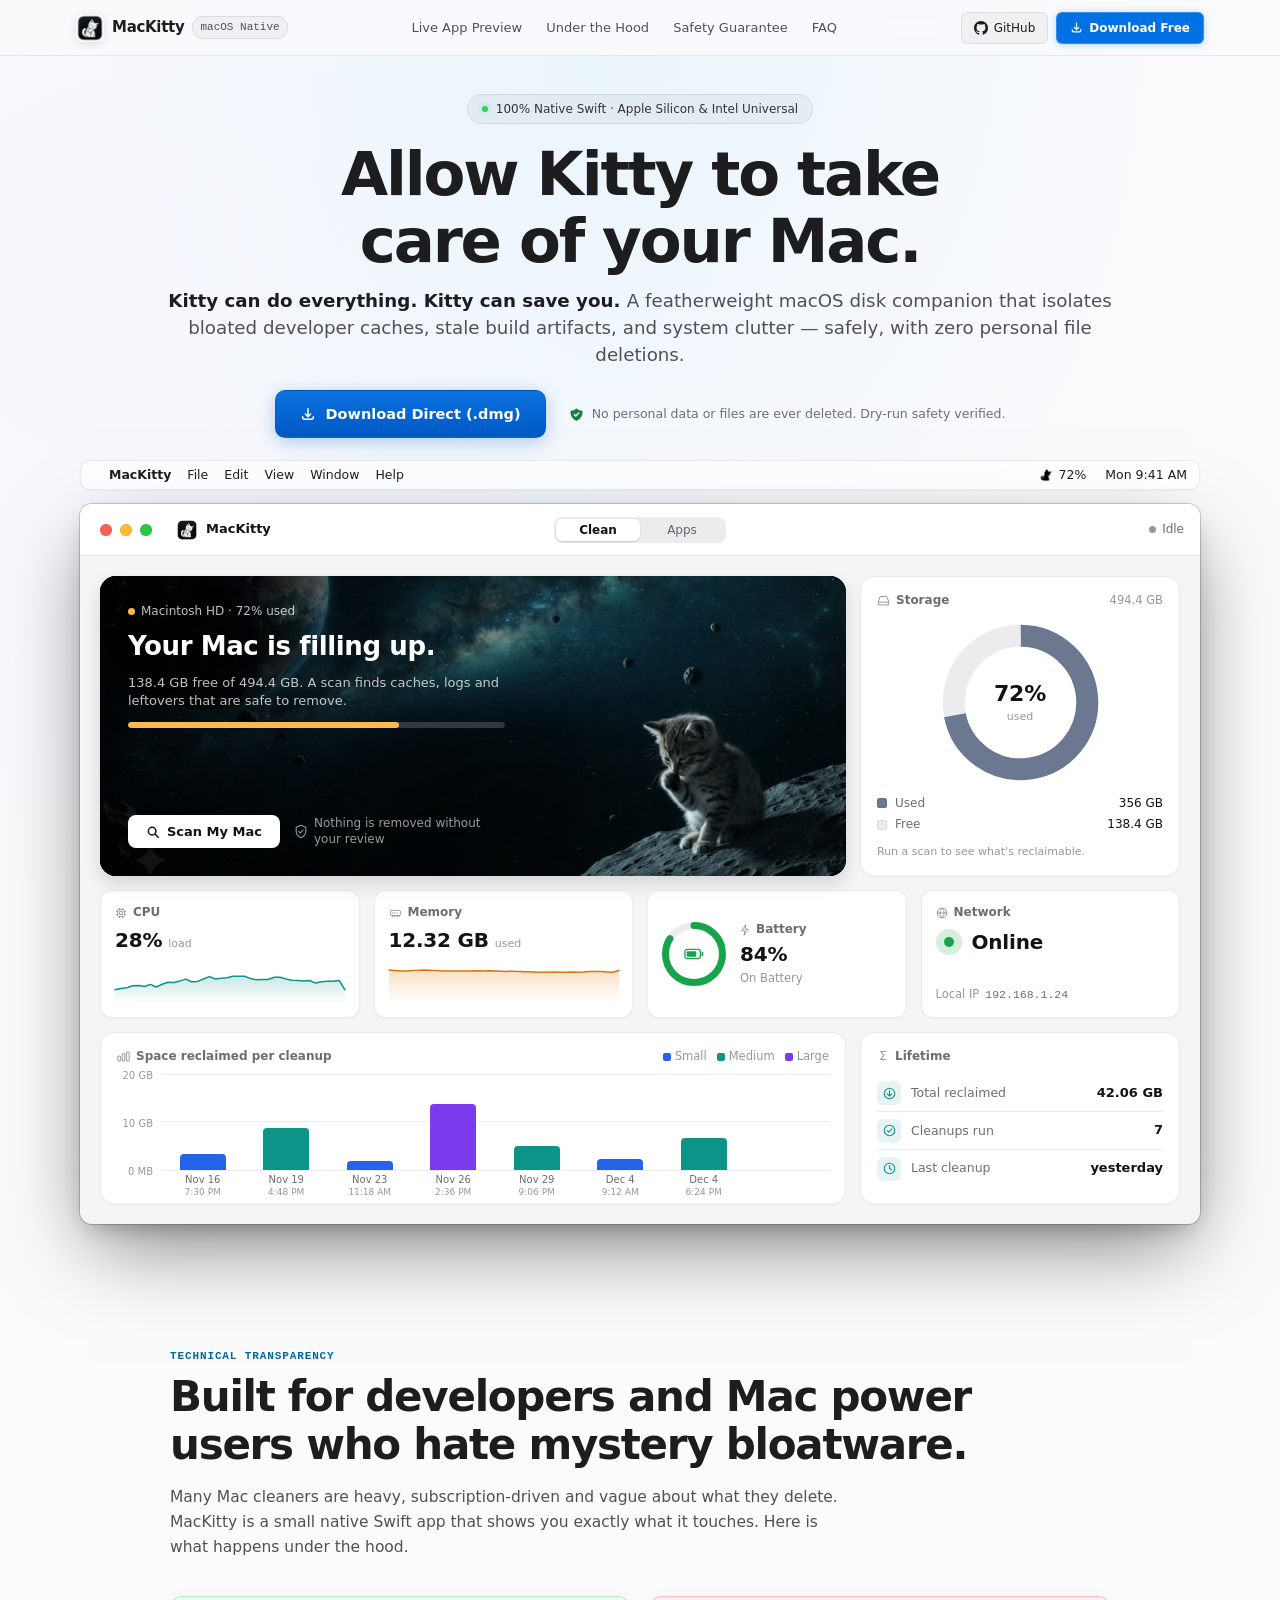
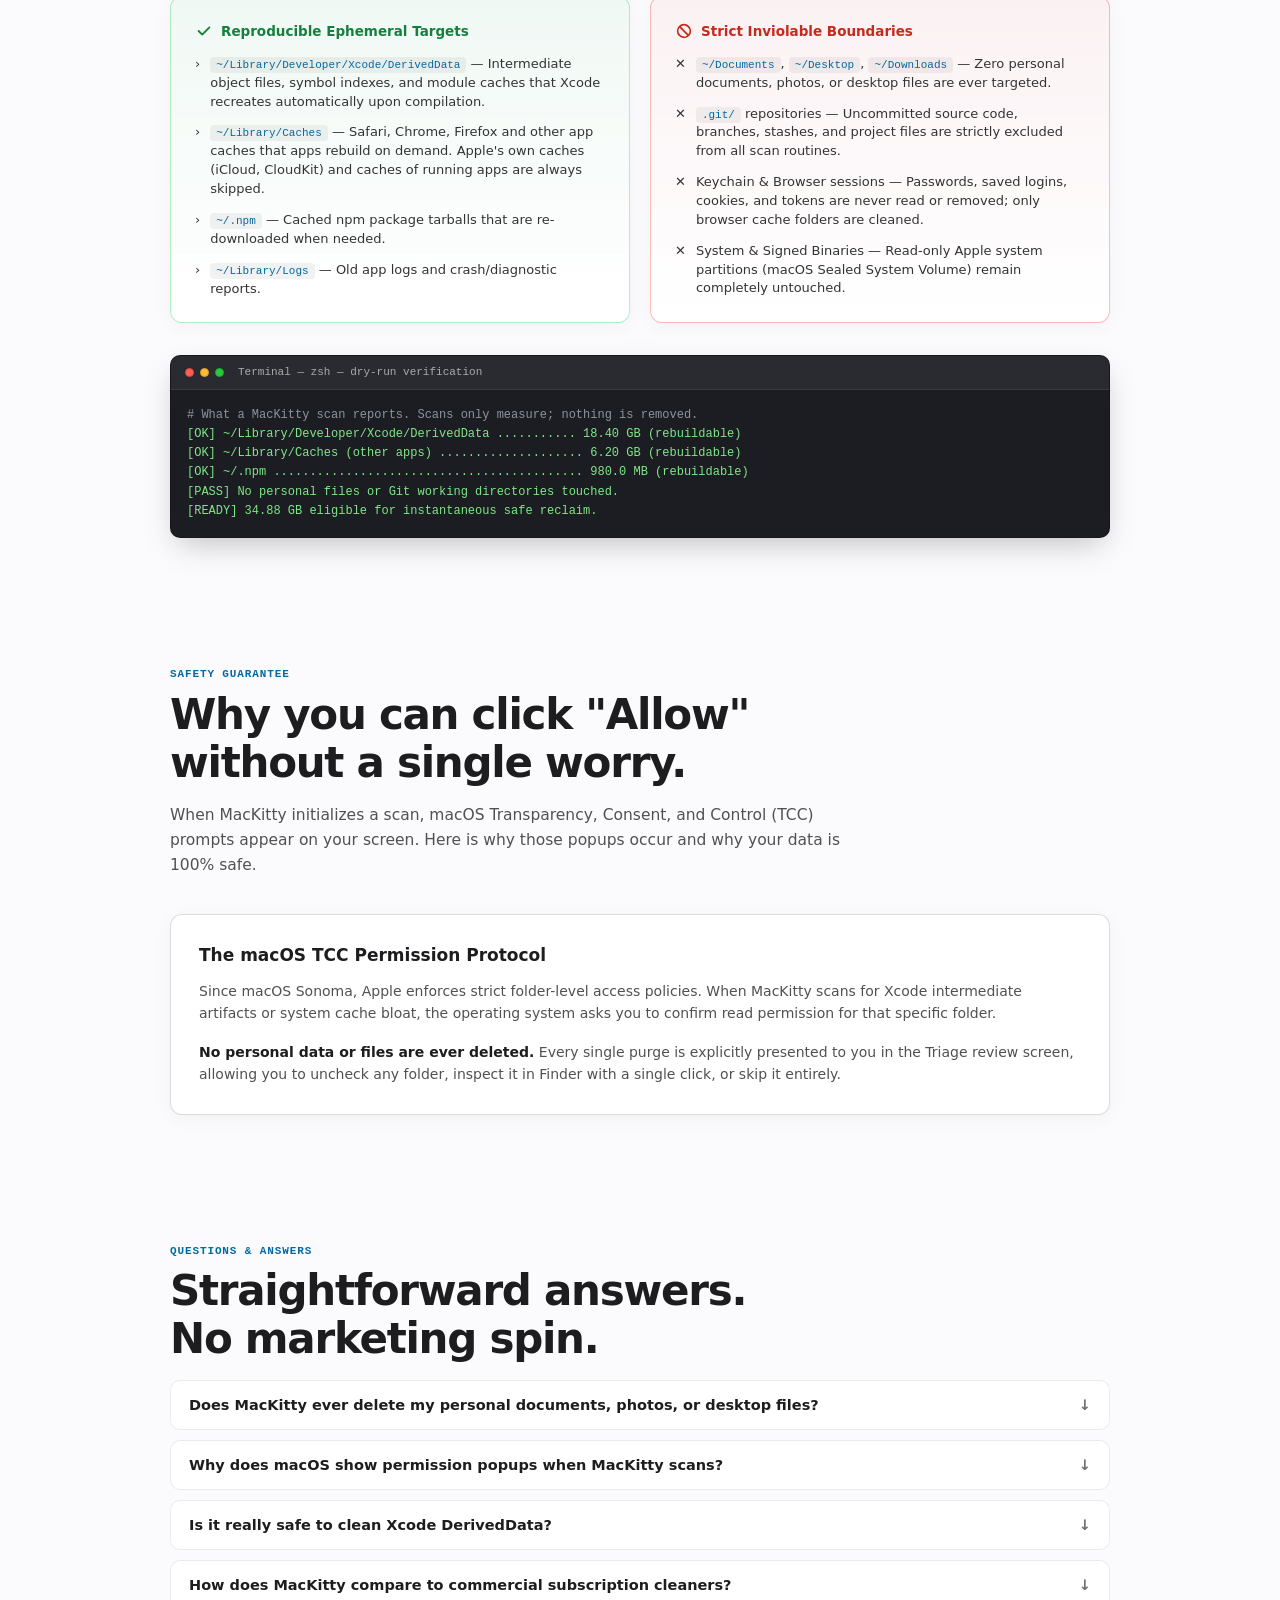
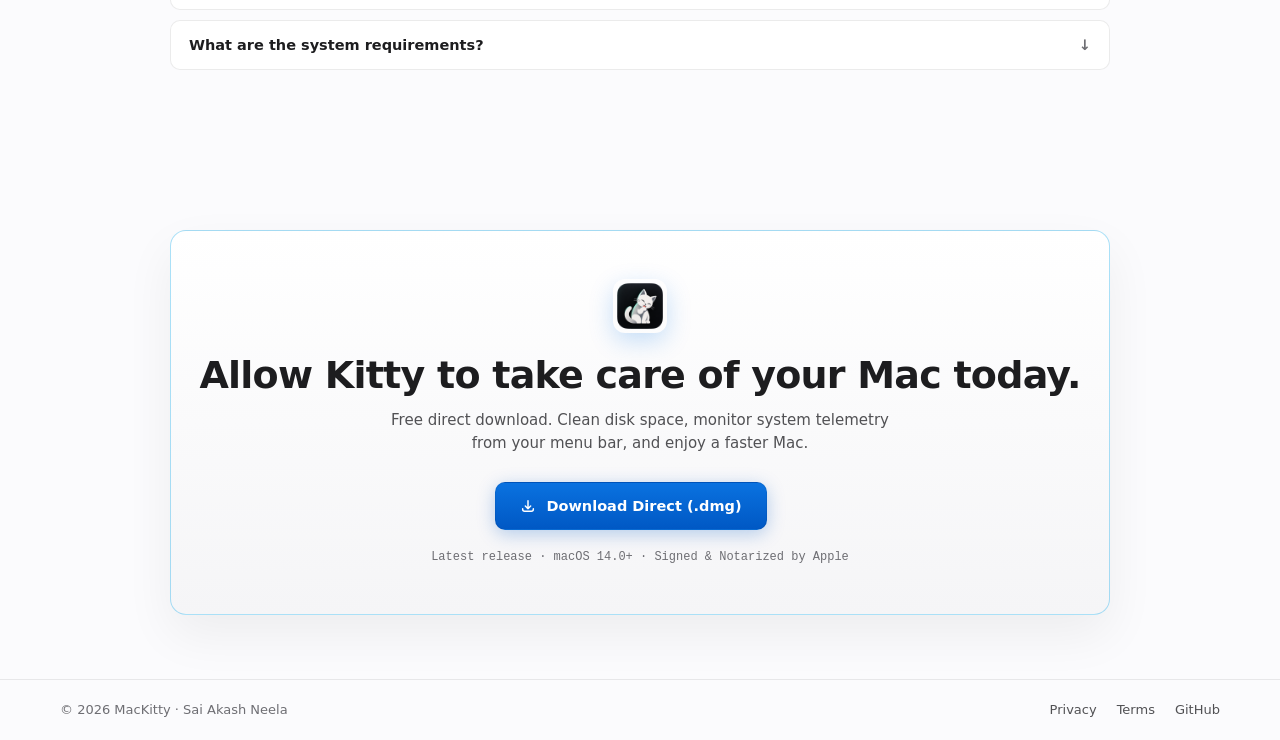
==== website/index.html @ d72f1cb3 "fix(website): version-stamp CSS and JS so deploys never mix new HTML with a cached stylesheet Cloudf" ====
<!DOCTYPE html>
<html lang="en">
<!-- MacKitty · 100% Native macOS Companion -->
<head>
  <meta charset="UTF-8">
  <meta name="viewport" content="width=device-width, initial-scale=1.0, viewport-fit=cover">
  <meta name="color-scheme" content="light">
  <meta name="theme-color" content="#fbfbfd">
  
  <title>MacKitty — Allow Kitty to Take Care of Your Mac | Fast, Safe Mac Cleaner</title>
  <meta name="description" content="Allow Kitty to take care of your Mac. Kitty can do everything. Kitty can save you from bloated Xcode caches, Homebrew residue, and mystery gigabytes. 100% native Swift for macOS.">
  <meta name="keywords" content="Mac cleaner, clean my mac, mac disk cleaner, Xcode cache cleaner, developer mac cleanup, native swift mac app, apple silicon cleaner">
  <meta name="author" content="Sai Akash Neela">
  <meta name="robots" content="index, follow, max-image-preview:large">
  <link rel="canonical" href="https://mackitty.com/">

  <!-- Open Graph -->
  <meta property="og:type" content="website">
  <meta property="og:url" content="https://mackitty.com/">
  <meta property="og:title" content="MacKitty — Allow Kitty to Take Care of Your Mac">
  <meta property="og:description" content="Kitty can do everything. Kitty can save you. Reclaim tens of gigabytes of developer caches and system residue safely with a native Mac companion.">
  <meta property="og:image" content="https://mackitty.com/assets/logo.png">
  <meta property="og:site_name" content="MacKitty">

  <!-- Twitter Card -->
  <meta name="twitter:card" content="summary_large_image">
  <meta name="twitter:title" content="MacKitty — Allow Kitty to Take Care of Your Mac">
  <meta name="twitter:description" content="Kitty can do everything. Kitty can save you. Zero personal file deletions. 100% Native Swift for macOS.">
  <meta name="twitter:image" content="https://mackitty.com/assets/logo.png">

  <!-- Favicon and App Icons -->
  <link rel="icon" type="image/png" sizes="64x64" href="assets/favicon.png">
  <link rel="apple-touch-icon" href="assets/logo.png">

  <!-- Stylesheet -->
  <link rel="stylesheet" href="styles.css?v=bc456d1c">

  <!-- Structured JSON-LD Schema (King Status SEO & AI Search Engine Graph) -->
  <script type="application/ld+json">
  {
    "@context": "https://schema.org",
    "@graph": [
      {
        "@type": "SoftwareApplication",
        "name": "MacKitty",
        "operatingSystem": "macOS 14.0 or later",
        "applicationCategory": "UtilitiesApplication",
        "offers": {
          "@type": "Offer",
          "price": "0",
          "priceCurrency": "USD"
        },
        "description": "MacKitty is a safe, featherweight macOS system companion. Reclaims gigabytes of safe developer caches, Xcode build artifacts, and system residues without ever touching personal documents. Allow kitty to take care of your mac.",
        "image": "https://mackitty.com/assets/logo.png",
        "author": {
          "@type": "Person",
          "name": "Sai Akash Neela",
          "url": "https://saiakashneela.com"
        },
        "creator": {
          "@type": "Person",
          "name": "Sai Akash",
          "url": "https://saiakash.dev"
        },
        "publisher": {
          "@type": "Organization",
          "name": "Geeks Designs",
          "url": "https://geeksdesigns.com"
        }
      },
      {
        "@type": "WebSite",
        "@id": "https://mackitty.com/#website",
        "url": "https://mackitty.com/",
        "name": "MacKitty",
        "description": "Allow Kitty to take care of your Mac. Kitty can do everything, Kitty can save you. Native macOS disk and memory companion.",
        "publisher": {
          "@id": "https://geeksdesigns.com/#organization"
        }
      },
      {
        "@type": "FAQPage",
        "@id": "https://mackitty.com/#faq",
        "mainEntity": [
          {
            "@type": "Question",
            "name": "Does MacKitty ever delete my personal documents, photos, or desktop files?",
            "acceptedAnswer": {
              "@type": "Answer",
              "text": "Never. No personal data or files are ever deleted. MacKitty enforces an absolute strict boundary: it inspects solely regenerable build directories (like ~/Library/Developer/Xcode/DerivedData), package manager caches, and system log residue. Your Documents, Desktop, Pictures, and iCloud folders are never touched."
            }
          },
          {
            "@type": "Question",
            "name": "Why does macOS show permission popups when MacKitty scans?",
            "acceptedAnswer": {
              "@type": "Answer",
              "text": "macOS requires user consent for an application to read metadata from developer folders and application caches. When prompted, simply click Allow so MacKitty can accurately report recoverable disk space. Nothing is modified or purged during the scan phase."
            }
          },
          {
            "@type": "Question",
            "name": "Is it really safe to clean Xcode DerivedData?",
            "acceptedAnswer": {
              "@type": "Answer",
              "text": "Yes, 100%. DerivedData holds temporary build artifacts, index files, and intermediate logs that Xcode produces while compiling apps. Deleting it is standard developer procedure to fix mysterious Xcode compilation glitches, and Xcode will automatically recreate fresh indexes upon your next build."
            }
          },
          {
            "@type": "Question",
            "name": "How does MacKitty compare to commercial subscription cleaners?",
            "acceptedAnswer": {
              "@type": "Answer",
              "text": "Commercial cleaners are typically 300+ MB utilities that install background launch daemons, phone home with telemetry, and demand recurring monthly fees. MacKitty is 100% pure Swift, consumes zero CPU in the background, has zero telemetry, and is free of subscription nag screens."
            }
          },
          {
            "@type": "Question",
            "name": "What are the system requirements for MacKitty?",
            "acceptedAnswer": {
              "@type": "Answer",
              "text": "MacKitty requires macOS 14.0 (Sonoma) or macOS 15.0 (Sequoia). It is compiled as a Universal Binary with native optimizations for Apple Silicon (M1, M2, M3, M4, Pro, Max, Ultra) as well as Intel 64-bit processors."
            }
          }
        ]
      }
    ]
  }
  </script>
</head>

<body>
  <!-- Atmosphere Background -->
  <div class="page-atmosphere"></div>

  <!-- Header Navigation -->
  <header class="site-header">
    <div class="header-container">
      <a href="#" class="brand-badge">
        <img src="assets/logo.png" alt="MacKitty Icon" class="brand-icon">
        <span class="brand-name">MacKitty</span>
        <span class="brand-tag">macOS Native</span>
      </a>

      <nav class="nav-links">
        <a href="#app-preview" class="nav-link">Live App Preview</a>
        <a href="#under-the-hood" class="nav-link">Under the Hood</a>
        <a href="#safety-guarantee" class="nav-link">Safety Guarantee</a>
        <a href="#faq" class="nav-link">FAQ</a>
      </nav>

      <div class="header-actions">
        <a href="https://github.com/SaiAkashNeela/mackitty" target="_blank" rel="noopener" class="btn-header-github" title="MacKitty on GitHub">
          <svg width="14" height="14" viewBox="0 0 24 24" fill="currentColor"><path d="M12 0C5.37 0 0 5.37 0 12c0 5.31 3.435 9.795 8.205 11.385.6.105.825-.255.825-.57 0-.285-.015-1.23-.015-2.235-3.015.555-3.795-.735-4.035-1.41-.135-.345-.72-1.41-1.23-1.695-.42-.225-1.02-.78-.015-.795.945-.015 1.62.87 1.845 1.23 1.08 1.815 2.805 1.305 3.495.99.105-.78.42-1.305.765-1.605-2.67-.3-5.46-1.335-5.46-5.925 0-1.305.465-2.385 1.23-3.225-.12-.3-.54-1.53.12-3.18 0 0 1.005-.315 3.3 1.23.96-.27 1.98-.405 3-.405s2.04.135 3 .405c2.295-1.56 3.3-1.23 3.3-1.23.66 1.65.24 2.88.12 3.18.765.84 1.23 1.905 1.23 3.225 0 4.605-2.805 5.625-5.475 5.925.435.375.81 1.095.81 2.22 0 1.605-.015 2.895-.015 3.3 0 .315.225.69.825.57A12.02 12.02 0 0024 12c0-6.63-5.37-12-12-12z"/></svg>
          GitHub
        </a>
        <a href="https://github.com/SaiAkashNeela/mackitty/releases/latest/download/MacKitty.dmg" class="btn-header-download">
          <svg width="13" height="13" fill="none" stroke="currentColor" viewBox="0 0 24 24"><path stroke-linecap="round" stroke-linejoin="round" stroke-width="2.2" d="M4 16v1a3 3 0 003 3h10a3 3 0 003-3v-1m-4-4l-4 4m0 0l-4-4m4 4V4"/></svg>
          <span class="btn-download-text">Download Free</span>
        </a>

        <!-- Mobile Nav Toggle Button -->
        <button id="btn-mobile-nav-toggle" class="btn-mobile-toggle" aria-label="Toggle Navigation Menu" aria-expanded="false">
          <span class="hamburger-bar"></span>
          <span class="hamburger-bar"></span>
          <span class="hamburger-bar"></span>
        </button>
      </div>
    </div>

    <!-- Mobile Navigation Drawer -->
    <div id="mobile-nav-drawer" class="mobile-nav-drawer" aria-hidden="true">
      <div class="mobile-nav-backdrop" id="mobile-nav-backdrop"></div>
      <div class="mobile-nav-content">
        <div class="mobile-nav-links">
          <a href="#app-preview" class="mobile-nav-link">
            <svg width="18" height="18" fill="none" stroke="currentColor" viewBox="0 0 24 24"><path stroke-linecap="round" stroke-linejoin="round" stroke-width="2" d="M9.75 17L9 20l-1 1h8l-1-1-.75-3M3 13h18M5 17h14a2 2 0 002-2V5a2 2 0 00-2-2H5a2 2 0 00-2 2v10a2 2 0 002 2z"/></svg>
            <span>Live App Preview</span>
          </a>
          <a href="#under-the-hood" class="mobile-nav-link">
            <svg width="18" height="18" fill="none" stroke="currentColor" viewBox="0 0 24 24"><path stroke-linecap="round" stroke-linejoin="round" stroke-width="2" d="M10 20l4-16m4 4l4 4-4 4M6 16l-4-4 4-4"/></svg>
            <span>Under the Hood</span>
          </a>
          <a href="#safety-guarantee" class="mobile-nav-link">
            <svg width="18" height="18" fill="none" stroke="currentColor" viewBox="0 0 24 24"><path stroke-linecap="round" stroke-linejoin="round" stroke-width="2" d="M9 12l2 2 4-4m5.618-4.016A11.955 11.955 0 0112 2.944a11.955 11.955 0 01-8.618 3.04A12.02 12.02 0 003 9c0 5.591 3.824 10.29 9 11.622 5.176-1.332 9-6.03 9-11.622 0-1.042-.133-2.052-.382-3.016z"/></svg>
            <span>Safety Guarantee</span>
          </a>
          <a href="#faq" class="mobile-nav-link">
            <svg width="18" height="18" fill="none" stroke="currentColor" viewBox="0 0 24 24"><path stroke-linecap="round" stroke-linejoin="round" stroke-width="2" d="M8.228 9c.549-1.165 2.03-2 3.772-2 2.21 0 4 1.343 4 3 0 1.4-1.278 2.575-3.006 2.907-.542.104-.994.54-.994 1.093m0 3h.01M21 12a9 9 0 11-18 0 9 9 0 0118 0z"/></svg>
            <span>Frequently Asked Questions</span>
          </a>
          <a href="#privacy" class="mobile-nav-link" data-legal="privacy">
            <svg width="18" height="18" fill="none" stroke="currentColor" viewBox="0 0 24 24"><path stroke-linecap="round" stroke-linejoin="round" stroke-width="2" d="M12 15v2m-6 4h12a2 2 0 002-2v-6a2 2 0 00-2-2H6a2 2 0 00-2 2v6a2 2 0 002 2zm10-10V7a4 4 0 00-8 0v4h8z"/></svg>
            <span>Privacy Policy</span>
          </a>
          <a href="#terms" class="mobile-nav-link" data-legal="terms">
            <svg width="18" height="18" fill="none" stroke="currentColor" viewBox="0 0 24 24"><path stroke-linecap="round" stroke-linejoin="round" stroke-width="2" d="M9 12h6m-6 4h6m2 5H7a2 2 0 01-2-2V5a2 2 0 012-2h5.586a1 1 0 01.707.293l5.414 5.414a1 1 0 01.293.707V19a2 2 0 01-2 2z"/></svg>
            <span>Terms of Service</span>
          </a>
        </div>

        <div class="mobile-nav-actions">
          <a href="https://github.com/SaiAkashNeela/mackitty/releases/latest/download/MacKitty.dmg" class="mobile-btn-download">
            <svg width="16" height="16" fill="none" stroke="currentColor" viewBox="0 0 24 24"><path stroke-linecap="round" stroke-linejoin="round" stroke-width="2.2" d="M4 16v1a3 3 0 003 3h10a3 3 0 003-3v-1m-4-4l-4 4m0 0l-4-4m4 4V4"/></svg>
            <span>Download Free MacKitty.dmg</span>
          </a>
          <div class="mobile-actions-row">
            <a href="https://github.com/SaiAkashNeela/mackitty" target="_blank" rel="noopener" class="mobile-btn-secondary">
              <svg width="16" height="16" viewBox="0 0 24 24" fill="currentColor"><path d="M12 0C5.37 0 0 5.37 0 12c0 5.31 3.435 9.795 8.205 11.385.6.105.825-.255.825-.57 0-.285-.015-1.23-.015-2.235-3.015.555-3.795-.735-4.035-1.41-.135-.345-.72-1.41-1.23-1.695-.42-.225-1.02-.78-.015-.795.945-.015 1.62.87 1.845 1.23 1.08 1.815 2.805 1.305 3.495.99.105-.78.42-1.305.765-1.605-2.67-.3-5.46-1.335-5.46-5.925 0-1.305.465-2.385 1.23-3.225-.12-.3-.54-1.53.12-3.18 0 0 1.005-.315 3.3 1.23.96-.27 1.98-.405 3-.405s2.04.135 3 .405c2.295-1.56 3.3-1.23 3.3-1.23.66 1.65.24 2.88.12 3.18.765.84 1.23 1.905 1.23 3.225 0 4.605-2.805 5.625-5.475 5.925.435.375.81 1.095.81 2.22 0 1.605-.015 2.895-.015 3.3 0 .315.225.69.825.57A12.02 12.02 0 0024 12c0-6.63-5.37-12-12-12z"/></svg>
              <span>GitHub Repo</span>
            </a>
            <a href="https://github.com/SaiAkashNeela/mackitty" target="_blank" rel="noopener" class="mobile-btn-secondary">
              <span>@SaiAkashNeela</span>
            </a>
          </div>
        </div>
      </div>
    </div>
  </header>

  <!-- Hero Section -->
  <main>
    <section class="hero-section">
      <div class="hero-pill-badge">
        <span class="hero-pill-dot"></span>
        <span>100% Native Swift · Apple Silicon & Intel Universal</span>
      </div>

      <h1 class="hero-title">
        Allow Kitty to take care of your Mac.
      </h1>

      <p class="hero-subtitle">
        <strong>Kitty can do everything. Kitty can save you.</strong><br>
        A featherweight macOS disk companion that isolates bloated developer caches, stale build artifacts, and system clutter — safely, with zero personal file deletions.
      </p>

      <div class="hero-cta-group">
        <a href="https://github.com/SaiAkashNeela/mackitty/releases/latest/download/MacKitty.dmg" class="btn-primary-mac">
          <svg width="16" height="16" fill="none" stroke="currentColor" viewBox="0 0 24 24"><path stroke-linecap="round" stroke-linejoin="round" stroke-width="2.2" d="M4 16v1a3 3 0 003 3h10a3 3 0 003-3v-1m-4-4l-4 4m0 0l-4-4m4 4V4"/></svg>
          <span>Download Direct (.dmg)</span>
        </a>
      </div>

      <div class="hero-trust-row">
        <svg width="15" height="15" viewBox="0 0 20 20" fill="currentColor"><path fill-rule="evenodd" d="M10 1.944A11.954 11.954 0 012.166 5C2.056 5.649 2 6.319 2 7c0 5.225 3.34 9.67 8 11.317C14.66 16.67 18 12.225 18 7c0-.682-.057-1.35-.166-2.001A11.954 11.954 0 0110 1.944zm3.707 6.763a1 1 0 00-1.414-1.414L9 10.586 7.707 9.293a1 1 0 00-1.414 1.414l2 2a1 1 0 001.414 0l4-4z" clip-rule="evenodd"/></svg>
        <span>No personal data or files are ever deleted. Dry-run safety verified.</span>
      </div>
    </section>

    <!-- ====================================================================
         PIXEL-FAITHFUL NATIVE MACOS APP WINDOW (Exact Replica of SimpleDashboardView)
         ==================================================================== -->
    <section id="app-preview" class="showcase-stage" aria-label="Interactive MacKitty app preview">
      <!-- Simulated macOS menu bar with the MacKitty menu-bar extra -->
      <div class="companion-bar">
        <div class="companion-left">
          <span class="apple-icon"></span>
          <span class="app-item">MacKitty</span>
          <span class="menu-item">File</span>
          <span class="menu-item">Edit</span>
          <span class="menu-item">View</span>
          <span class="menu-item">Window</span>
          <span class="menu-item">Help</span>
        </div>
        <div class="companion-right">
          <button id="tray-toggle-btn" class="tray-icon-btn" title="Open the MacKitty menu bar popover" aria-haspopup="dialog" aria-expanded="false">
            <img src="assets/tray_icon.png" alt="" class="tray-icon-img">
            <span id="tray-menubar-pct">72%</span>
          </button>
          <span class="menu-clock">Mon 9:41 AM</span>

          <!-- Menu bar popover (TrayMiniDashboardView) -->
          <div id="tray-popover" class="tray-popover" role="dialog" aria-label="MacKitty menu bar">
            <div class="tray-head">
              <img src="assets/logo.png" alt="" class="tray-head-logo">
              <div class="tray-head-text">
                <div class="tray-head-title">MacKitty</div>
                <div class="tray-head-status"><span id="tray-status-dot" class="tray-dot"></span><span id="tray-status-text">Storage filling up</span></div>
              </div>
              <button class="tray-window-btn" id="tray-open-window" title="Open MacKitty window" aria-label="Open MacKitty window">
                <svg width="18" height="15" viewBox="0 0 18 15" fill="none" stroke="currentColor" stroke-width="1.3"><rect x="1" y="1" width="16" height="13" rx="2.5"/><path d="M1 4.5h16" stroke-width="1"/><circle cx="3.6" cy="2.8" r=".5" fill="currentColor" stroke="none"/><circle cx="5.3" cy="2.8" r=".5" fill="currentColor" stroke="none"/><circle cx="7" cy="2.8" r=".5" fill="currentColor" stroke="none"/></svg>
              </button>
            </div>

            <div class="tray-card tray-disk">
              <div class="tray-ring">
                <svg viewBox="0 0 58 58"><circle cx="29" cy="29" r="25.5" class="ring-track"/><circle id="tray-ring-arc" cx="29" cy="29" r="25.5" class="ring-arc" pathLength="100" stroke-dasharray="72 100"/></svg>
                <span id="tray-ring-pct">72%</span>
              </div>
              <div class="tray-disk-text">
                <div class="tray-disk-name">Macintosh HD</div>
                <div class="tray-disk-free"><span id="tray-free">138.4 GB</span> <small>free</small></div>
                <div class="tray-disk-used" id="tray-used">356 GB of 494.4 GB used</div>
              </div>
            </div>

            <div class="tray-card tray-stats">
              <div class="tray-stat-row">
                <span class="tray-stat-icon"><svg width="15" height="15" viewBox="0 0 16 16" fill="none" stroke="currentColor" stroke-width="1.2"><rect x="3.5" y="3.5" width="9" height="9" rx="1.5"/><rect x="6" y="6" width="4" height="4" rx=".5"/><path d="M6 1.5v2M10 1.5v2M6 12.5v2M10 12.5v2M1.5 6h2M1.5 10h2M12.5 6h2M12.5 10h2"/></svg></span>
                <span class="tray-stat-label">CPU</span>
                <svg class="tray-spark" id="tray-spark-cpu" viewBox="0 0 70 18" preserveAspectRatio="none"></svg>
                <span class="tray-stat-val" id="tray-cpu-val">28%</span>
              </div>
              <div class="tray-stat-row">
                <span class="tray-stat-icon"><svg width="15" height="15" viewBox="0 0 16 16" fill="none" stroke="currentColor" stroke-width="1.2"><rect x="1.5" y="4.5" width="13" height="7" rx="1.2"/><path d="M4 11.5v2M7 11.5v2M10 11.5v2M13 11.5v2M4.5 7v2M7 7v2M10 7v2"/></svg></span>
                <span class="tray-stat-label">Memory</span>
                <svg class="tray-spark" id="tray-spark-mem" viewBox="0 0 70 18" preserveAspectRatio="none"></svg>
                <span class="tray-stat-val" id="tray-mem-val">77% used</span>
              </div>
              <div class="tray-stat-row">
                <span class="tray-stat-icon"><svg width="17" height="15" viewBox="0 0 18 16" fill="none" stroke="currentColor" stroke-width="1.2"><rect x="1.5" y="4" width="13" height="8" rx="2"/><rect x="3.3" y="5.8" width="7.5" height="4.4" rx="1" fill="currentColor" stroke="none"/><path d="M16 6.8v2.4" stroke-linecap="round" stroke-width="1.4"/></svg></span>
                <span class="tray-stat-label">Battery</span>
                <span class="tray-bat-bar"><span style="width: 84%"></span></span>
                <span class="tray-stat-val">84%</span>
              </div>
              <div class="tray-stat-row">
                <span class="tray-stat-icon"><svg width="16" height="14" viewBox="0 0 16 14" fill="none" stroke="currentColor" stroke-width="1.5" stroke-linecap="round"><path d="M1.5 5a9.5 9.5 0 0 1 13 0M3.8 7.6a6.2 6.2 0 0 1 8.4 0M6.1 10.1a2.9 2.9 0 0 1 3.8 0"/><circle cx="8" cy="12.3" r=".9" fill="currentColor" stroke="none"/></svg></span>
                <span class="tray-stat-label">Network</span>
                <span class="tray-net"><span class="tray-dot tray-dot-ok"></span></span>
                <span class="tray-stat-val">Online</span>
              </div>
            </div>

            <button class="tray-primary" id="tray-scan-action">
              <svg width="15" height="15" viewBox="0 0 24 24" fill="none" stroke="currentColor" stroke-width="2.6" stroke-linecap="round"><circle cx="10.5" cy="10.5" r="6.5"/><path d="M15.5 15.5 21 21"/></svg>
              <span id="tray-scan-label">Scan My Mac</span>
            </button>

            <div class="tray-foot">
              <button class="tray-text-btn" id="tray-about">About</button>
              <button class="tray-text-btn" id="tray-quit">Quit</button>
            </div>
          </div>
        </div>
      </div>

      <!-- Native macOS window (SimpleDashboardView), rendered at 1120x720 and scaled to fit -->
      <div class="mac-window-frame" id="mac-window-frame">
        <div class="mac-window" id="mac-window">
          <!-- Top bar -->
          <div class="mk-topbar">
            <div class="mk-traffic" aria-hidden="true">
              <span class="mk-tl mk-tl-close"></span>
              <span class="mk-tl mk-tl-min"></span>
              <span class="mk-tl mk-tl-zoom"></span>
            </div>
            <div class="mk-brand">
              <img src="assets/logo.png" alt="">
              <span>MacKitty</span>
            </div>
            <div class="mk-seg mk-topseg" role="tablist" aria-label="MacKitty sections">
              <button class="mk-seg-btn active" role="tab" aria-selected="true" data-app-tab="clean">Clean</button>
              <button class="mk-seg-btn" role="tab" aria-selected="false" data-app-tab="apps">Apps</button>
            </div>
            <div class="mk-status">
              <span id="window-status-dot" class="mk-status-dot"></span>
              <span id="window-status-label">Idle</span>
            </div>
          </div>

          <div class="mk-body">
            <!-- ============ OVERVIEW ============ -->
            <div id="screen-welcome" class="mk-screen mk-overview active">
              <div class="mk-row-top">
                <!-- Hero video card -->
                <div class="mk-hero" id="mk-hero">
                  <video id="mk-hero-video" class="mk-video" autoplay loop muted playsinline preload="auto" poster="assets/bg-poster.jpg" src="assets/bg.mp4"></video>
                  <div class="mk-hero-scrim"></div>
                  <div class="mk-hero-content">
                    <div class="mk-hero-status"><span class="mk-hero-dot" id="hero-dot"></span><span id="hero-status">Macintosh HD · 72% used</span></div>
                    <h3 class="mk-hero-title" id="hero-title">Your Mac is filling up.</h3>
                    <p class="mk-hero-sub" id="hero-sub">138.4 GB free of 494.4 GB. A scan finds caches, logs and leftovers that are safe to remove.</p>
                    <div class="mk-hero-bar"><span id="hero-bar-fill" style="width: 72%"></span></div>
                    <div class="mk-hero-actions">
                      <button class="mk-btn-onvideo" id="btn-start-scan">
                        <svg width="14" height="14" viewBox="0 0 24 24" fill="none" stroke="currentColor" stroke-width="2.6" stroke-linecap="round"><circle cx="10.5" cy="10.5" r="6.5"/><path d="M15.5 15.5 21 21"/></svg>
                        <span>Scan My Mac</span>
                      </button>
                      <span class="mk-hero-note">
                        <svg width="14" height="15" viewBox="0 0 16 18" fill="none" stroke="currentColor" stroke-width="1.3" stroke-linejoin="round"><path d="M8 1.5 2.2 3.8v4.6c0 3.7 2.5 6.8 5.8 8.1 3.3-1.3 5.8-4.4 5.8-8.1V3.8L8 1.5Z"/><path d="m5.4 9 1.8 1.8 3.4-3.6" stroke-linecap="round"/></svg>
                        <span>Nothing is removed without your review</span>
                      </span>
                    </div>
                  </div>
                  <button class="mk-video-toggle" id="mk-video-toggle" title="Pause animation" aria-label="Pause animation">
                    <svg class="ic-pause" width="11" height="11" viewBox="0 0 12 12" fill="currentColor"><rect x="2" y="1.5" width="2.8" height="9" rx=".8"/><rect x="7.2" y="1.5" width="2.8" height="9" rx=".8"/></svg>
                    <svg class="ic-play" width="11" height="11" viewBox="0 0 12 12" fill="currentColor"><path d="M3 1.8v8.4c0 .5.5.8.9.5l6.6-4.2c.4-.2.4-.8 0-1L3.9 1.3c-.4-.3-.9 0-.9.5Z"/></svg>
                  </button>
                </div>

                <!-- Storage donut -->
                <div class="mk-card mk-donut-card">
                  <div class="mk-card-title">
                    <svg class="mk-ct-icon" width="13" height="11" viewBox="0 0 16 13" fill="none" stroke="currentColor" stroke-width="1.2"><path d="M1.5 8.5 3.6 2.3c.2-.5.6-.8 1.1-.8h6.6c.5 0 .9.3 1.1.8l2.1 6.2"/><rect x="1.5" y="8.5" width="13" height="3.5" rx="1"/><circle cx="12" cy="10.25" r=".6" fill="currentColor" stroke="none"/></svg>
                    <span>Storage</span>
                    <span class="mk-ct-accessory num" id="donut-capacity">494.4 GB</span>
                  </div>
                  <div class="mk-donut-wrap">
                    <svg class="mk-donut" id="mk-donut" viewBox="0 0 200 200" aria-label="Storage breakdown"></svg>
                    <div class="mk-donut-center">
                      <div class="mk-donut-big num" id="donut-big">72%</div>
                      <div class="mk-donut-small" id="donut-small">used</div>
                    </div>
                  </div>
                  <div class="mk-legend" id="mk-legend"></div>
                  <div class="mk-donut-note" id="donut-note">Run a scan to see what's reclaimable.</div>
                </div>
              </div>

              <!-- System row -->
              <div class="mk-row-sys">
                <div class="mk-card mk-tile mk-metric" id="tile-cpu" data-metric="cpu" title="Click for more CPU details. Hover the chart to read past values.">
                  <div class="mk-card-title">
                    <svg class="mk-ct-icon" width="12" height="12" viewBox="0 0 16 16" fill="none" stroke="currentColor" stroke-width="1.2"><rect x="3.5" y="3.5" width="9" height="9" rx="1.5"/><rect x="6" y="6" width="4" height="4" rx=".5"/><path d="M6 1.5v2M10 1.5v2M6 12.5v2M10 12.5v2M1.5 6h2M1.5 10h2M12.5 6h2M12.5 10h2"/></svg>
                    <span>CPU</span>
                    <svg class="mk-ct-accessory mk-cycle" width="10" height="10" viewBox="0 0 16 16" fill="none" stroke="currentColor" stroke-width="1.8" stroke-linecap="round"><path d="M13.5 6A6 6 0 0 0 3 4.2M2.5 10A6 6 0 0 0 13 11.8"/><path d="M3 1.5v2.8h2.8M13 14.5v-2.8h-2.8"/></svg>
                  </div>
                  <div class="mk-metric-val"><span class="mk-mv num" id="cpu-val">28%</span><span class="mk-mc" id="cpu-cap">load</span></div>
                  <div class="mk-spark" id="spark-cpu"></div>
                </div>

                <div class="mk-card mk-tile mk-metric" id="tile-mem" data-metric="mem" title="Click for more memory details. Hover the chart to read past values.">
                  <div class="mk-card-title">
                    <svg class="mk-ct-icon" width="13" height="12" viewBox="0 0 16 16" fill="none" stroke="currentColor" stroke-width="1.2"><rect x="1.5" y="4.5" width="13" height="7" rx="1.2"/><path d="M4 11.5v2M7 11.5v2M10 11.5v2M13 11.5v2M4.5 7v2M7 7v2M10 7v2"/></svg>
                    <span>Memory</span>
                    <svg class="mk-ct-accessory mk-cycle" width="10" height="10" viewBox="0 0 16 16" fill="none" stroke="currentColor" stroke-width="1.8" stroke-linecap="round"><path d="M13.5 6A6 6 0 0 0 3 4.2M2.5 10A6 6 0 0 0 13 11.8"/><path d="M3 1.5v2.8h2.8M13 14.5v-2.8h-2.8"/></svg>
                  </div>
                  <div class="mk-metric-val"><span class="mk-mv num" id="mem-val">12.35 GB</span><span class="mk-mc" id="mem-cap">used</span></div>
                  <div class="mk-spark" id="spark-mem"></div>
                </div>

                <div class="mk-card mk-tile mk-battery">
                  <div class="mk-bat-ring">
                    <svg viewBox="0 0 64 64"><circle cx="32" cy="32" r="28.5" class="ring-track"/><circle cx="32" cy="32" r="28.5" class="ring-arc" pathLength="100" stroke-dasharray="84 100"/></svg>
                    <svg class="mk-bat-icon" width="20" height="12" viewBox="0 0 22 12" fill="none" stroke="currentColor" stroke-width="1.4"><rect x="1" y="1" width="17" height="10" rx="2.6"/><rect x="3" y="3" width="10.5" height="6" rx="1.2" fill="currentColor" stroke="none"/><path d="M20.3 4.4v3.2" stroke-linecap="round" stroke-width="1.8"/></svg>
                  </div>
                  <div class="mk-bat-text">
                    <div class="mk-card-title">
                      <svg class="mk-ct-icon" width="10" height="12" viewBox="0 0 12 16" fill="none" stroke="currentColor" stroke-width="1.2" stroke-linejoin="round"><path d="M7 1 1.8 9h4l-1 6L10.2 7h-4L7 1Z"/></svg>
                      <span>Battery</span>
                    </div>
                    <div class="mk-mv num">84%</div>
                    <div class="mk-bat-sub">On Battery</div>
                  </div>
                </div>

                <div class="mk-card mk-tile mk-network">
                  <div class="mk-card-title">
                    <svg class="mk-ct-icon" width="12" height="12" viewBox="0 0 16 16" fill="none" stroke="currentColor" stroke-width="1.2"><circle cx="8" cy="8" r="6.5"/><path d="M1.5 8h13M8 1.5c1.8 1.8 2.7 4 2.7 6.5S9.8 12.7 8 14.5M8 1.5C6.2 3.3 5.3 5.5 5.3 8s.9 4.7 2.7 6.5"/></svg>
                    <span>Network</span>
                  </div>
                  <div class="mk-net-row">
                    <span class="mk-pulse"><span class="mk-pulse-halo"></span><span class="mk-pulse-dot"></span></span>
                    <span class="mk-mv">Online</span>
                  </div>
                  <div class="mk-net-ip"><span>Local IP</span><code>192.168.1.24</code></div>
                </div>
              </div>

              <!-- History + totals -->
              <div class="mk-row-bottom">
                <div class="mk-card mk-history">
                  <div class="mk-card-title">
                    <svg class="mk-ct-icon" width="13" height="11" viewBox="0 0 16 13" fill="none" stroke="currentColor" stroke-width="1.2"><rect x="1" y="6" width="3.2" height="6" rx=".6"/><rect x="6.4" y="3" width="3.2" height="9" rx=".6"/><rect x="11.8" y="1" width="3.2" height="11" rx=".6"/></svg>
                    <span>Space reclaimed per cleanup</span>
                    <span class="mk-ct-accessory mk-hist-sel num" id="hist-sel"></span>
                  </div>
                  <div class="mk-hist-plot" id="mk-hist-plot"></div>
                </div>

                <div class="mk-card mk-totals">
                  <div class="mk-card-title">
                    <span class="mk-ct-icon mk-sigma">Σ</span>
                    <span>Lifetime</span>
                  </div>
                  <div class="mk-total-row">
                    <span class="mk-total-ic"><svg width="13" height="13" viewBox="0 0 16 16" fill="none" stroke="currentColor" stroke-width="1.3" stroke-linecap="round" stroke-linejoin="round"><circle cx="8" cy="8" r="6.5"/><path d="M8 4.5v6.5M5.3 8.5 8 11.2l2.7-2.7"/></svg></span>
                    <span class="mk-total-label">Total reclaimed</span>
                    <span class="mk-total-val num" id="lifetime-total">42.06 GB</span>
                  </div>
                  <div class="mk-total-row">
                    <span class="mk-total-ic"><svg width="13" height="13" viewBox="0 0 16 16" fill="none" stroke="currentColor" stroke-width="1.3" stroke-linecap="round" stroke-linejoin="round"><circle cx="8" cy="8" r="6.5"/><path d="m5.2 8.2 1.9 1.9 3.8-4"/></svg></span>
                    <span class="mk-total-label">Cleanups run</span>
                    <span class="mk-total-val num" id="lifetime-runs">7</span>
                  </div>
                  <div class="mk-total-row">
                    <span class="mk-total-ic"><svg width="13" height="13" viewBox="0 0 16 16" fill="none" stroke="currentColor" stroke-width="1.3" stroke-linecap="round" stroke-linejoin="round"><circle cx="8" cy="8" r="6.5"/><path d="M8 4.3V8l2.4 1.6"/></svg></span>
                    <span class="mk-total-label">Last cleanup</span>
                    <span class="mk-total-val" id="lifetime-last">2 days ago</span>
                  </div>
                </div>
              </div>
            </div>

            <!-- ============ SCANNING ============ -->
            <div id="screen-scanning" class="mk-screen mk-centered">
              <div class="mk-banner-card">
                <div class="mk-banner">
                  <video class="mk-video mk-banner-video" loop muted playsinline preload="none" poster="assets/bg-poster.jpg" data-src="assets/bg.mp4"></video>
                  <div class="mk-banner-scrim"></div>
                  <div class="mk-banner-text">
                    <div>
                      <div class="mk-banner-title">Scanning your Mac</div>
                      <div class="mk-banner-sub">Dry run. Nothing is removed during a scan.</div>
                    </div>
                    <div class="mk-banner-pct num" id="scan-counter-pct">0%</div>
                  </div>
                </div>
                <div class="mk-progress"><span id="scan-progress-fill"></span></div>
                <div class="mk-banner-body">
                  <div class="mk-scan-files num">
                    <svg width="14" height="14" viewBox="0 0 16 16" fill="none" stroke="currentColor" stroke-width="1.2" stroke-linecap="round"><path d="M9.5 1.5H4A1.5 1.5 0 0 0 2.5 3v10A1.5 1.5 0 0 0 4 14.5h3"/><path d="M9.5 1.5 13.5 5.5v1.5M9.5 1.5v4h4"/><circle cx="11" cy="11" r="2.3"/><path d="m12.7 12.7 1.8 1.8"/></svg>
                    <span id="scan-files-inspected">0 files inspected</span>
                  </div>
                  <div class="mk-path-pill">
                    <svg width="14" height="12" viewBox="0 0 16 13" fill="none" stroke="currentColor" stroke-width="1.2" stroke-linejoin="round"><path d="M1.5 3c0-.8.7-1.5 1.5-1.5h3.2l1.6 1.8H13c.8 0 1.5.7 1.5 1.5V10c0 .8-.7 1.5-1.5 1.5H3c-.8 0-1.5-.7-1.5-1.5V3Z"/></svg>
                    <span id="scan-path-text">~/Library/Caches</span>
                  </div>
                  <div class="mk-right"><button class="mk-btn-ghost" id="btn-cancel-scan">Cancel Scan</button></div>
                </div>
              </div>
            </div>

            <!-- ============ REVIEW CLEANUP ============ -->
            <div id="screen-triage" class="mk-screen mk-page">
              <button class="mk-back" id="btn-triage-back">
                <svg width="8" height="12" viewBox="0 0 8 12" fill="none" stroke="currentColor" stroke-width="1.8" stroke-linecap="round" stroke-linejoin="round"><path d="M6.5 1 1.5 6l5 5"/></svg>
                <span>Overview</span>
              </button>
              <div class="mk-page-header">
                <div>
                  <h3 class="mk-page-title">Review cleanup</h3>
                  <p class="mk-page-sub" id="triage-sub">6 safe areas found. Choose what to remove.</p>
                </div>
                <div class="mk-page-trailing">
                  <div class="mk-seg mk-sortseg" role="radiogroup" aria-label="Sort">
                    <button class="mk-seg-btn active" data-sort="size">Size</button>
                    <button class="mk-seg-btn" data-sort="name">Name</button>
                  </div>
                  <button class="mk-btn-ghost" id="btn-select-all">Deselect All</button>
                </div>
              </div>
              <div class="mk-card mk-table">
                <div class="mk-table-head"><span>Location</span><span class="mk-th-size">Size</span><span class="mk-th-pad"></span></div>
                <div class="mk-table-rows" id="triage-items-list"></div>
              </div>
              <div class="mk-card mk-cleanbar">
                <div>
                  <div class="mk-cleanbar-count" id="triage-selected-count">6 of 6 selected</div>
                  <div class="mk-cleanbar-total num" id="triage-selected-total">34.88 GB</div>
                </div>
                <button class="mk-btn-primary" id="btn-execute-clean">Clean 34.88 GB</button>
              </div>
            </div>

            <!-- ============ CLEANING ============ -->
            <div id="screen-cleaning" class="mk-screen mk-centered">
              <div class="mk-banner-card">
                <div class="mk-banner">
                  <video class="mk-video mk-banner-video" loop muted playsinline preload="none" poster="assets/bg-poster.jpg" data-src="assets/bg.mp4"></video>
                  <div class="mk-banner-scrim"></div>
                  <div class="mk-banner-text">
                    <div>
                      <div class="mk-banner-title">Cleaning up</div>
                      <div class="mk-banner-sub" id="cleaning-phase-label">Preparing…</div>
                    </div>
                    <div class="mk-banner-pct num" id="cleaning-pct-num">0%</div>
                  </div>
                </div>
                <div class="mk-progress"><span id="cleaning-progress-fill"></span></div>
                <div class="mk-banner-body">
                  <div class="mk-clean-log" id="mk-clean-log"><div class="mk-clean-empty">Preparing…</div></div>
                </div>
              </div>
            </div>

            <!-- ============ SUMMARY ============ -->
            <div id="screen-summary" class="mk-screen mk-centered">
              <div class="mk-card mk-summary">
                <div class="mk-summary-check">
                  <svg width="22" height="22" viewBox="0 0 24 24" fill="none" stroke="currentColor" stroke-width="3" stroke-linecap="round" stroke-linejoin="round"><path d="m5 12.5 4.5 4.5L19 7.5"/></svg>
                </div>
                <div class="mk-summary-text">
                  <div class="mk-summary-eyebrow">Cleanup complete</div>
                  <div class="mk-summary-big num" id="summary-big">34.88 GB reclaimed</div>
                  <div class="mk-summary-sub" id="summary-sub">6 areas cleaned on Macintosh HD</div>
                </div>
                <div class="mk-breakdown" id="mk-breakdown"></div>
                <button class="mk-btn-primary" id="btn-summary-done">Done</button>
              </div>
            </div>

            <!-- ============ APPS ============ -->
            <div id="screen-apps" class="mk-screen mk-page">
              <div class="mk-page-header">
                <div>
                  <h3 class="mk-page-title">Applications</h3>
                  <p class="mk-page-sub" id="apps-sub">8 apps installed. Uninstalled apps go to the Trash.</p>
                </div>
                <label class="mk-search">
                  <svg width="13" height="13" viewBox="0 0 24 24" fill="none" stroke="currentColor" stroke-width="2.4" stroke-linecap="round"><circle cx="10.5" cy="10.5" r="6.5"/><path d="M15.5 15.5 21 21"/></svg>
                  <input type="text" id="apps-search" placeholder="Search" aria-label="Search applications" autocomplete="off">
                </label>
              </div>
              <div class="mk-card mk-apps-list" id="mk-apps-list"></div>
            </div>

            <!-- Scan permission sheet (ScanPermissionModalView) -->
            <div id="scan-permission-modal" class="mk-sheet-backdrop" aria-hidden="true">
              <div class="mk-sheet" role="dialog" aria-labelledby="mk-sheet-title">
                <div class="mk-sheet-icon">
                  <svg width="22" height="24" viewBox="0 0 16 18" fill="currentColor"><path d="M8 .8 1.6 3.3v5c0 4.1 2.7 7.5 6.4 8.9 3.7-1.4 6.4-4.8 6.4-8.9v-5L8 .8Z"/><rect x="5.3" y="8" width="5.4" height="4.2" rx=".8" fill="#fff"/><path d="M6.4 8V6.9a1.6 1.6 0 0 1 3.2 0V8" stroke="#fff" stroke-width="1.1" fill="none"/></svg>
                </div>
                <div class="mk-sheet-head">
                  <h4 id="mk-sheet-title">Safe System Inspection</h4>
                  <p>macOS Permissions &amp; Engine Setup</p>
                </div>
                <div class="mk-card mk-sheet-rows">
                  <div class="mk-sheet-row">
                    <svg class="c-warn" width="13" height="14" viewBox="0 0 16 17" fill="currentColor"><path d="M5.5 2.2c0-.6.5-1 1-1s1 .4 1 1V7h.6V1.6c0-.6.5-1 1-1s1 .4 1 1V7h.6V2.6c0-.6.5-1 1-1s1 .4 1 1v6.8c0 4-2.4 6.9-5.7 6.9-2 0-3.3-.9-4.4-2.6L.8 10c-.3-.5-.2-1.1.3-1.4.5-.3 1.1-.2 1.4.2l1.3 1.8c.4.5 1 .3 1-.3V3.7c0-.6.4-1 .7-1"/></svg>
                    <span>macOS will prompt for folder access to inspect safe cache and build directories.</span>
                  </div>
                  <div class="mk-sheet-row strong">
                    <svg class="c-ok" width="14" height="14" viewBox="0 0 16 16"><circle cx="8" cy="8" r="7.5" fill="currentColor"/><path d="m4.8 8.2 2.1 2.1 4.3-4.5" stroke="#fff" stroke-width="1.6" fill="none" stroke-linecap="round" stroke-linejoin="round"/></svg>
                    <span>Click Allow on system prompts so MacKitty can accurately report recoverable space.</span>
                  </div>
                  <div class="mk-sheet-row muted">
                    <svg class="c-info" width="13" height="14" viewBox="0 0 16 18" fill="currentColor"><path d="M8 .8 1.6 3.3v5c0 4.1 2.7 7.5 6.4 8.9 3.7-1.4 6.4-4.8 6.4-8.9v-5L8 .8Z"/></svg>
                    <span>Zero files are deleted during this preview scan. Your personal documents are never touched.</span>
                  </div>
                </div>
                <div class="mk-sheet-pill">
                  <svg class="c-ok" width="12" height="13" viewBox="0 0 16 18" fill="currentColor"><path d="M8 .8 1.6 3.3v5c0 4.1 2.7 7.5 6.4 8.9 3.7-1.4 6.4-4.8 6.4-8.9v-5L8 .8Z"/><path d="m5.2 9 1.9 1.9 3.7-3.9" stroke="#fff" stroke-width="1.5" fill="none" stroke-linecap="round"/></svg>
                  <span>No personal data or files are ever deleted</span>
                </div>
                <div class="mk-sheet-actions">
                  <button class="mk-btn-ghost mk-btn-lg" id="btn-modal-cancel">Cancel</button>
                  <button class="mk-btn-primary" id="btn-modal-confirm">
                    <svg width="12" height="12" viewBox="0 0 24 24" fill="none" stroke="currentColor" stroke-width="2.8" stroke-linecap="round"><circle cx="10.5" cy="10.5" r="6.5"/><path d="M15.5 15.5 21 21"/></svg>
                    <span>Continue &amp; Scan</span>
                  </button>
                </div>
              </div>
            </div>

            <!-- Uninstall confirmation alert -->
            <div id="mk-alert" class="mk-sheet-backdrop" aria-hidden="true">
              <div class="mk-alert" role="alertdialog" aria-labelledby="mk-alert-title">
                <img src="assets/logo.png" alt="" class="mk-alert-icon">
                <h4 id="mk-alert-title">Move app to Trash?</h4>
                <p>The application will be moved to the Trash. You can restore it from there.</p>
                <div class="mk-alert-actions">
                  <button class="mk-btn-ghost mk-btn-lg" id="mk-alert-cancel">Cancel</button>
                  <button class="mk-btn-danger" id="mk-alert-confirm">Move to Trash</button>
                </div>
              </div>
            </div>
          </div>
        </div>
      </div>
    </section>

    <!-- ====================================================================
         TECHNICAL SPECIFICATION & UNDER THE HOOD (Anti-AI-Slop Editorial)
         ==================================================================== -->
    <section id="under-the-hood" class="editorial-section">
      <div class="section-label">Technical Transparency</div>
      <h2 class="section-title">Built for developers and Mac power users who hate mystery bloatware.</h2>
      <p class="section-lead">
        Many Mac cleaners are heavy, subscription-driven and vague about what they delete. MacKitty is a small native Swift app that shows you exactly what it touches. Here is what happens under the hood.
      </p>

      <!-- Technical Split Grid -->
      <div class="tech-split-grid">
        <!-- Safe Targets -->
        <div class="tech-panel safe">
          <div class="panel-tag-header">
            <svg width="18" height="18" fill="currentColor" viewBox="0 0 20 20"><path fill-rule="evenodd" d="M16.707 5.293a1 1 0 010 1.414l-8 8a1 1 0 01-1.414 0l-4-4a1 1 0 011.414-1.414L8 12.586l7.293-7.293a1 1 0 011.414 0z" clip-rule="evenodd"/></svg>
            <span>Reproducible Ephemeral Targets</span>
          </div>
          <ul class="spec-list">
            <li class="spec-item">
              <span>›</span>
              <span><code>~/Library/Developer/Xcode/DerivedData</code> — Intermediate object files, symbol indexes, and module caches that Xcode recreates automatically upon compilation.</span>
            </li>
            <li class="spec-item">
              <span>›</span>
              <span><code>~/Library/Caches</code> — Safari, Chrome, Firefox and other app caches that apps rebuild on demand. Apple's own caches (iCloud, CloudKit) and caches of running apps are always skipped.</span>
            </li>
            <li class="spec-item">
              <span>›</span>
              <span><code>~/.npm</code> — Cached npm package tarballs that are re-downloaded when needed.</span>
            </li>
            <li class="spec-item">
              <span>›</span>
              <span><code>~/Library/Logs</code> — Old app logs and crash/diagnostic reports.</span>
            </li>
          </ul>
        </div>

        <!-- Inviolable Boundaries -->
        <div class="tech-panel forbidden">
          <div class="panel-tag-header">
            <svg width="18" height="18" fill="currentColor" viewBox="0 0 20 20"><path fill-rule="evenodd" d="M13.477 14.89A6 6 0 015.11 6.524l8.367 8.368zm1.414-1.414L6.524 5.11a6 6 0 018.367 8.367zM18 10a8 8 0 11-16 0 8 8 0 0116 0z" clip-rule="evenodd"/></svg>
            <span>Strict Inviolable Boundaries</span>
          </div>
          <ul class="spec-list">
            <li class="spec-item">
              <span>✕</span>
              <span><code>~/Documents</code>, <code>~/Desktop</code>, <code>~/Downloads</code> — Zero personal documents, photos, or desktop files are ever targeted.</span>
            </li>
            <li class="spec-item">
              <span>✕</span>
              <span><code>.git/</code> repositories — Uncommitted source code, branches, stashes, and project files are strictly excluded from all scan routines.</span>
            </li>
            <li class="spec-item">
              <span>✕</span>
              <span>Keychain & Browser sessions — Passwords, saved logins, cookies, and tokens are never read or removed; only browser cache folders are cleaned.</span>
            </li>
            <li class="spec-item">
              <span>✕</span>
              <span>System & Signed Binaries — Read-only Apple system partitions (macOS Sealed System Volume) remain completely untouched.</span>
            </li>
          </ul>
        </div>
      </div>

      <!-- Real Unix Terminal Inspection Box -->
      <div class="terminal-block">
        <div class="terminal-topbar">
          <span class="traffic-light tl-close"></span>
          <span class="traffic-light tl-min"></span>
          <span class="traffic-light tl-zoom"></span>
          <span class="terminal-title">Terminal — zsh — dry-run verification</span>
        </div>
        <div class="terminal-code">
          <span class="cmt"># What a MacKitty scan reports. Scans only measure; nothing is removed.</span><br>
          <span class="out">[OK] ~/Library/Developer/Xcode/DerivedData ........... 18.40 GB (rebuildable)</span><br>
          <span class="out">[OK] ~/Library/Caches (other apps) .................... 6.20 GB (rebuildable)</span><br>
          <span class="out">[OK] ~/.npm ........................................... 980.0 MB (rebuildable)</span><br>
          <span class="out">[PASS] No personal files or Git working directories touched.</span><br>
          <span class="out">[READY] 34.88 GB eligible for instantaneous safe reclaim.</span>
        </div>
      </div>
    </section>

    <!-- ====================================================================
         SAFETY GUARANTEE SECTION
         ==================================================================== -->
    <section id="safety-guarantee" class="editorial-section">
      <div class="section-label">Safety Guarantee</div>
      <h2 class="section-title">Why you can click "Allow" without a single worry.</h2>
      <p class="section-lead">
        When MacKitty initializes a scan, macOS Transparency, Consent, and Control (TCC) prompts appear on your screen. Here is why those popups occur and why your data is 100% safe.
      </p>

      <div class="tech-panel tcc-panel">
        <h3>
          The macOS TCC Permission Protocol
        </h3>
        <p>
          Since macOS Sonoma, Apple enforces strict folder-level access policies. When MacKitty scans for Xcode intermediate artifacts or system cache bloat, the operating system asks you to confirm read permission for that specific folder.
        </p>
        <p>
          <strong>No personal data or files are ever deleted.</strong> Every single purge is explicitly presented to you in the Triage review screen, allowing you to uncheck any folder, inspect it in Finder with a single click, or skip it entirely.
        </p>
      </div>
    </section>

    <!-- ====================================================================
         FAQ SECTION
         ==================================================================== -->
    <section id="faq" class="editorial-section">
      <div class="section-label">Questions & Answers</div>
      <h2 class="section-title">Straightforward answers. No marketing spin.</h2>

      <div class="faq-wrap">
        <!-- Q0 -->
        <div class="faq-item">
          <button class="faq-btn">
            <span>Does MacKitty ever delete my personal documents, photos, or desktop files?</span>
            <span class="faq-icon">↓</span>
          </button>
          <div class="faq-body">
            <strong>Never. No personal data or files are ever deleted.</strong> MacKitty enforces an absolute strict boundary: it inspects solely regenerable build directories (like <code>~/Library/Developer/Xcode/DerivedData</code>), package manager caches, and system log residue. Your Documents, Desktop, Pictures, and iCloud folders are never touched.
          </div>
        </div>

        <!-- Q1 -->
        <div class="faq-item">
          <button class="faq-btn">
            <span>Why does macOS show permission popups when MacKitty scans?</span>
            <span class="faq-icon">↓</span>
          </button>
          <div class="faq-body">
            macOS requires user consent for an application to read metadata from developer folders (such as <code>~/Library/Developer</code>) and application caches. When prompted, simply click <strong>Allow</strong> so MacKitty can accurately report recoverable disk space. Nothing is modified or purged during the scan phase.
          </div>
        </div>

        <!-- Q2 -->
        <div class="faq-item">
          <button class="faq-btn">
            <span>Is it really safe to clean Xcode DerivedData?</span>
            <span class="faq-icon">↓</span>
          </button>
          <div class="faq-body">
            Yes, 100%. DerivedData holds temporary build artifacts, index files, and intermediate logs that Xcode produces while compiling apps. Deleting it is standard developer procedure to fix mysterious Xcode compilation glitches, and Xcode will automatically recreate fresh indexes upon your next build.
          </div>
        </div>

        <!-- Q3 -->
        <div class="faq-item">
          <button class="faq-btn">
            <span>How does MacKitty compare to commercial subscription cleaners?</span>
            <span class="faq-icon">↓</span>
          </button>
          <div class="faq-body">
            Commercial cleaners are typically 300+ MB Electron or cross-platform utilities that install background launch daemons, phone home constantly with marketing trackers, and demand recurring monthly fees. MacKitty is written in 100% pure Swift, consumes zero CPU in the background, has zero telemetry, and is free of subscription nag screens.
          </div>
        </div>

        <!-- Q4 -->
        <div class="faq-item">
          <button class="faq-btn">
            <span>What are the system requirements?</span>
            <span class="faq-icon">↓</span>
          </button>
          <div class="faq-body">
            MacKitty requires macOS 14.0 (Sonoma) or macOS 15.0 (Sequoia). It is compiled as a Universal Binary with native optimizations for Apple Silicon (M1, M2, M3, M4, Pro, Max, Ultra) as well as Intel 64-bit processors.
          </div>
        </div>
      </div>
    </section>

    <!-- ====================================================================
         DOWNLOAD CALL TO ACTION
         ==================================================================== -->
    <section id="download" class="editorial-section">
      <div class="download-card">
        <img src="assets/logo.png" alt="MacKitty Icon" class="logo">
        <h2 class="download-title">
          Allow Kitty to take care of your Mac today.
        </h2>
        <p class="download-lead">
          Free direct download. Clean disk space, monitor system telemetry from your menu bar, and enjoy a faster Mac.
        </p>

        <div class="hero-cta-group">
          <a href="https://github.com/SaiAkashNeela/mackitty/releases/latest/download/MacKitty.dmg" class="btn-primary-mac">
            <svg width="16" height="16" fill="none" stroke="currentColor" viewBox="0 0 24 24"><path stroke-linecap="round" stroke-linejoin="round" stroke-width="2.2" d="M4 16v1a3 3 0 003 3h10a3 3 0 003-3v-1m-4-4l-4 4m0 0l-4-4m4 4V4"/></svg>
            <span>Download Direct (.dmg)</span>
          </a>
        </div>

        <div class="download-meta">
          Latest release · macOS 14.0+ · Signed & Notarized by Apple
        </div>
      </div>
    </section>
  </main>

  <footer class="site-footer">
    <div class="footer-container">
      <p class="footer-copy">© 2026 MacKitty · Sai Akash Neela</p>
      <ul class="footer-links">
        <li><button type="button" data-legal="privacy">Privacy</button></li>
        <li><button type="button" data-legal="terms">Terms</button></li>
        <li><a href="https://github.com/SaiAkashNeela/mackitty" target="_blank" rel="noopener">GitHub</a></li>
      </ul>
    </div>

    <!-- 
      SEO Crawler Backlinks (Requested by user: saiakashneela.com, saiakash.dev, geeksdesigns.com)
      Structured semantically for search bots and crawlers, completely hidden from the visual UI.
    -->
    <div class="seo-crawler-backlinks" aria-hidden="true">
      <span>Architected and designed by</span>
      <a href="https://saiakashneela.com" rel="author creator" title="Sai Akash Neela">Sai Akash Neela</a>
      <a href="https://saiakash.dev" rel="developer" title="Sai Akash Dev">Sai Akash Dev</a>
      <a href="https://geeksdesigns.com" rel="publisher" title="Geeks Designs">Geeks Designs</a>
    </div>
  </footer>
  <!-- Privacy & Terms: short, plain-language modals instead of separate pages -->
  <dialog class="legal-modal" id="legal-privacy" aria-labelledby="legal-privacy-title">
    <div class="legal-head">
      <h2 id="legal-privacy-title">Privacy</h2>
      <button type="button" class="legal-close" data-legal-close aria-label="Close">×</button>
    </div>
    <div class="legal-body">
      <ul>
        <li><strong>No data collection.</strong> No accounts, analytics, tracking or telemetry.</li>
        <li><strong>Runs on your Mac.</strong> Scans and cleanups happen locally; nothing about your files leaves your computer.</li>
        <li><strong>Only cache and log folders.</strong> Documents, Desktop, Downloads, Photos, iCloud, Keychain and Git repositories are never read or removed.</li>
        <li><strong>One network request.</strong> MacKitty asks GitHub whether a newer version exists. No personal data is sent.</li>
        <li><strong>This website</strong> uses no cookies or trackers.</li>
      </ul>
      <p class="legal-meta">Questions? Open an issue on <a href="https://github.com/SaiAkashNeela/mackitty/issues" target="_blank" rel="noopener">GitHub</a>.</p>
    </div>
  </dialog>

  <dialog class="legal-modal" id="legal-terms" aria-labelledby="legal-terms-title">
    <div class="legal-head">
      <h2 id="legal-terms-title">Terms</h2>
      <button type="button" class="legal-close" data-legal-close aria-label="Close">×</button>
    </div>
    <div class="legal-body">
      <ul>
        <li><strong>Free to use.</strong> MacKitty is free for personal and commercial use on Macs you own or control.</li>
        <li><strong>You stay in control.</strong> Nothing is deleted until you review the list and confirm. Please check what you select.</li>
        <li><strong>No warranty.</strong> MacKitty is provided "as is". The developer isn't liable for any loss arising from its use.</li>
        <li><strong>Changes.</strong> These terms may be updated with new releases.</li>
      </ul>
      <p class="legal-meta">© 2026 MacKitty · Sai Akash Neela</p>
    </div>
  </dialog>


  <!-- Interactive Demo & Logic Script -->
  <script src="app.js?v=dfbc76b9"></script>
</body>
</html>
---- website/styles.css ----
/* ==========================================================================
   MacKitty — Native macOS System Companion & Disk Reclaimer
   Design System: Apple-style light design (single theme)
   Typography: SF Pro Display / SF Pro Text / SF Mono
   ========================================================================== */

:root {
  color-scheme: light;

  /* Core palette (Apple-style whites & refined grays) */
  --bg-desktop: #fbfbfd;
  --bg-surface: #ffffff;
  --bg-header: rgba(251, 251, 253, 0.85);
  --bg-app-card: rgba(0, 0, 0, 0.04);
  --bg-app-card-hover: rgba(0, 0, 0, 0.07);

  /* Text (all values meet WCAG AA on #fbfbfd / #ffffff) */
  --text-primary: #1d1d1f;
  --text-secondary: #515154;
  --text-muted: #6e6e73;
  --text-pill: #333336;

  /* Hairlines and borders */
  --border-hairline: rgba(0, 0, 0, 0.08);
  --border-subtle: rgba(0, 0, 0, 0.14);

  /* Accents (tuned for contrast on white) */
  --mac-blue: #0071e3;
  --mac-blue-hover: #0062c4;
  --mac-blue-glow: rgba(0, 113, 227, 0.28);
  --link-accent: #0369a1;
  --mac-green: #30d158;
  --mac-green-text: #15803d;
  --mac-red: #ff453a;
  --mac-red-text: #c42b1c;

  /* Typography */
  --font-sans: -apple-system, BlinkMacSystemFont, "SF Pro Display", "SF Pro Text", system-ui, sans-serif;
  --font-mono: "SF Mono", ui-monospace, Menlo, Monaco, Consolas, monospace;

  /* Shadows */
  --shadow-card: 0 4px 24px rgba(0, 0, 0, 0.06);
}

/* ==========================================================================
   GLOBAL RESET & BASE
   ========================================================================== */
*, *::before, *::after {
  box-sizing: border-box;
}

html {
  scroll-behavior: smooth;
  overflow-x: clip;
  background-color: var(--bg-desktop);
}

body {
  margin: 0;
  padding: 0;
  background-color: var(--bg-desktop);
  color: var(--text-primary);
  font-family: var(--font-sans);
  -webkit-font-smoothing: antialiased;
  -moz-osx-font-smoothing: grayscale;
  line-height: 1.5;
  overflow-x: clip;
  -webkit-text-size-adjust: 100%;
  text-size-adjust: 100%;
}

.page-atmosphere {
  position: fixed;
  inset: 0;
  pointer-events: none;
  z-index: 0;
  background:
    radial-gradient(ellipse at 50% 0%, rgba(14, 165, 233, 0.07) 0%, transparent 60%),
    radial-gradient(circle at 10% 30%, rgba(59, 130, 246, 0.03) 0%, transparent 50%),
    #fbfbfd;
}

/* ==========================================================================
   NAVIGATION
   ========================================================================== */
.site-header {
  position: sticky;
  top: 0;
  z-index: 100;
  backdrop-filter: blur(24px) saturate(180%);
  -webkit-backdrop-filter: blur(24px) saturate(180%);
  background: var(--bg-header);
  border-bottom: 1px solid var(--border-hairline);
  height: 56px;
}

.header-container {
  max-width: 1160px;
  margin: 0 auto;
  padding: 0 16px;
  height: 100%;
  display: flex;
  align-items: center;
  justify-content: space-between;
}

.brand-badge {
  display: flex;
  align-items: center;
  gap: 8px;
  text-decoration: none;
  color: var(--text-primary);
}

.brand-icon {
  width: 28px;
  height: 28px;
  border-radius: 7px;
  box-shadow: 0 2px 8px rgba(0, 0, 0, 0.12);
  flex-shrink: 0;
}

.brand-name {
  font-size: 15px;
  font-weight: 600;
  letter-spacing: -0.02em;
  white-space: nowrap;
}

.brand-tag {
  font-size: 11px;
  font-family: var(--font-mono);
  color: var(--text-secondary);
  white-space: nowrap;
  background: var(--bg-app-card);
  padding: 2px 7px;
  border-radius: 12px;
  border: 1px solid var(--border-hairline);
}

.nav-links {
  display: none;
  align-items: center;
  gap: 24px;
}
@media (min-width: 820px) {
  .nav-links {
    display: flex;
  }
}

.nav-link {
  font-size: 13px;
  color: var(--text-secondary);
  text-decoration: none;
  white-space: nowrap;
  transition: color 0.15s ease;
}
.nav-link:hover {
  color: var(--text-primary);
}

.header-actions {
  display: flex;
  align-items: center;
  gap: 8px;
}

.btn-header-github {
  display: none;
  align-items: center;
  gap: 6px;
  padding: 6px 12px;
  font-size: 12px;
  font-weight: 500;
  color: var(--text-primary);
  background: var(--bg-app-card);
  border: 1px solid var(--border-hairline);
  border-radius: 6px;
  text-decoration: none;
  white-space: nowrap;
  transition: background 0.15s ease;
}
@media (min-width: 540px) {
  .btn-header-github {
    display: inline-flex;
  }
}
.btn-header-github:hover {
  background: var(--bg-app-card-hover);
}

.btn-header-download {
  display: inline-flex;
  align-items: center;
  gap: 6px;
  padding: 6px 13px;
  font-size: 12px;
  font-weight: 600;
  color: #fff;
  background: var(--mac-blue);
  border: 1px solid rgba(255, 255, 255, 0.2);
  border-radius: 6px;
  text-decoration: none;
  white-space: nowrap;
  box-shadow: 0 1px 8px var(--mac-blue-glow);
  transition: all 0.15s ease;
}
.btn-header-download:hover {
  background: var(--mac-blue-hover);
}

@media (max-width: 480px) {
  .brand-tag {
    display: none;
  }
  .btn-download-text {
    display: none;
  }
  .btn-header-download {
    padding: 6px 9px;
  }
}

/* Mobile Nav Toggle Button (Hamburger) */
.btn-mobile-toggle {
  display: flex;
  flex-direction: column;
  justify-content: center;
  align-items: center;
  gap: 4px;
  width: 32px;
  height: 32px;
  background: var(--bg-app-card);
  border: 1px solid var(--border-hairline);
  border-radius: 8px;
  cursor: pointer;
  padding: 0;
  flex-shrink: 0;
  transition: all 0.15s ease;
}
@media (min-width: 820px) {
  .btn-mobile-toggle {
    display: none;
  }
}
.btn-mobile-toggle:hover {
  background: var(--bg-app-card-hover);
  border-color: var(--border-subtle);
}
.btn-mobile-toggle .hamburger-bar {
  display: block;
  width: 14px;
  height: 1.5px;
  background: var(--text-primary);
  border-radius: 1px;
  transition: transform 0.2s cubic-bezier(0.16, 1, 0.3, 1), opacity 0.15s ease;
}
.btn-mobile-toggle.active .hamburger-bar:nth-child(1) {
  transform: translateY(5.5px) rotate(45deg);
}
.btn-mobile-toggle.active .hamburger-bar:nth-child(2) {
  opacity: 0;
}
.btn-mobile-toggle.active .hamburger-bar:nth-child(3) {
  transform: translateY(-5.5px) rotate(-45deg);
}

/* Mobile Nav Drawer */
.mobile-nav-drawer {
  position: fixed;
  top: 56px;
  left: 0;
  right: 0;
  /* The header's backdrop-filter makes it the containing block, so size explicitly. */
  height: calc(100vh - 56px);
  height: calc(100dvh - 56px);
  z-index: 99;
  visibility: hidden;
  pointer-events: none;
  transition: visibility 0.25s ease;
}
.mobile-nav-drawer.open {
  visibility: visible;
  pointer-events: auto;
}
.mobile-nav-backdrop {
  position: absolute;
  inset: 0;
  background: rgba(17, 19, 25, 0.22);
  backdrop-filter: blur(8px);
  -webkit-backdrop-filter: blur(8px);
  opacity: 0;
  transition: opacity 0.25s ease;
}
.mobile-nav-drawer.open .mobile-nav-backdrop {
  opacity: 1;
}
.mobile-nav-content {
  position: absolute;
  top: 0;
  left: 0;
  right: 0;
  background: #ffffff;
  border-bottom: 1px solid var(--border-subtle);
  padding: 16px 16px 24px;
  box-shadow: 0 20px 40px rgba(0, 0, 0, 0.12);
  transform: translateY(-10px);
  opacity: 0;
  transition: transform 0.25s cubic-bezier(0.16, 1, 0.3, 1), opacity 0.25s ease;
  max-height: calc(100vh - 56px);
  overflow-y: auto;
}
.mobile-nav-drawer.open .mobile-nav-content {
  transform: translateY(0);
  opacity: 1;
}
.mobile-nav-links {
  display: flex;
  flex-direction: column;
  gap: 4px;
  margin-bottom: 16px;
}
.mobile-nav-link {
  display: flex;
  align-items: center;
  gap: 12px;
  padding: 11px 14px;
  border-radius: 8px;
  text-decoration: none;
  font-size: 14.5px;
  font-weight: 500;
  color: var(--text-primary);
  background: transparent;
  transition: background 0.15s ease, color 0.15s ease;
}
.mobile-nav-link svg {
  color: var(--text-secondary);
  flex-shrink: 0;
  transition: color 0.15s ease;
}
.mobile-nav-link:hover, .mobile-nav-link:active {
  background: var(--bg-app-card);
  color: var(--mac-blue);
}
.mobile-nav-link:hover svg, .mobile-nav-link:active svg {
  color: var(--mac-blue);
}
.mobile-nav-actions {
  display: flex;
  flex-direction: column;
  gap: 10px;
  padding-top: 16px;
  border-top: 1px solid var(--border-hairline);
}
.mobile-btn-download {
  display: flex;
  align-items: center;
  justify-content: center;
  gap: 8px;
  width: 100%;
  padding: 12px;
  background: var(--mac-blue);
  color: #fff;
  border-radius: 8px;
  font-size: 14px;
  font-weight: 600;
  text-decoration: none;
  white-space: nowrap;
  box-shadow: 0 4px 14px var(--mac-blue-glow);
}
.mobile-actions-row {
  display: flex;
  gap: 10px;
}
.mobile-btn-secondary {
  flex: 1;
  display: flex;
  align-items: center;
  justify-content: center;
  gap: 6px;
  padding: 10px;
  background: var(--bg-app-card);
  border: 1px solid var(--border-hairline);
  border-radius: 8px;
  color: var(--text-primary);
  font-size: 13px;
  font-weight: 500;
  text-decoration: none;
  white-space: nowrap;
  cursor: pointer;
}

/* ==========================================================================
   HERO SECTION
   ========================================================================== */
.hero-section {
  position: relative;
  z-index: 11; /* above the following sections so the tray popover can overlap them */
  max-width: 1160px;
  margin: 0 auto;
  padding: 44px 16px 16px;
  text-align: center;
}
@media (min-width: 768px) {
  .hero-section {
    padding: 64px 20px 24px;
  }
}

.hero-pill-badge {
  display: inline-flex;
  align-items: center;
  gap: 8px;
  padding: 5px 14px;
  font-size: 12px;
  font-weight: 500;
  color: var(--text-pill);
  background: var(--bg-app-card);
  border: 1px solid var(--border-hairline);
  border-radius: 20px;
  margin-bottom: 20px;
  max-width: 100%;
  overflow: hidden;
  text-overflow: ellipsis;
  white-space: nowrap;
}

.hero-pill-dot {
  width: 6px;
  height: 6px;
  background: var(--mac-green);
  border-radius: 50%;
  box-shadow: 0 0 6px rgba(48, 209, 88, 0.5);
  flex-shrink: 0;
}

.hero-title {
  font-size: clamp(28px, 3.2vw + 20px, 80px);
  font-weight: 700;
  letter-spacing: -0.035em;
  line-height: 1.1;
  color: var(--text-primary);
  margin: 0 0 16px;
  max-width: 13em;
  text-wrap: balance;
  margin-left: auto;
  margin-right: auto;
}

.hero-subtitle {
  font-size: clamp(15px, 0.45vw + 12.5px, 21px);
  font-weight: 400;
  line-height: 1.5;
  color: var(--text-secondary);
  max-width: 34em;
  margin: 0 auto 28px;
}

.hero-subtitle strong {
  color: var(--text-primary);
  font-weight: 600;
}

.hero-cta-group {
  display: flex;
  flex-direction: column;
  align-items: stretch;
  justify-content: center;
  gap: 10px;
  margin-bottom: 18px;
  max-width: 440px;
  margin-left: auto;
  margin-right: auto;
}
@media (min-width: 520px) {
  .hero-cta-group {
    flex-direction: row;
    max-width: none;
  }
}

.btn-primary-mac {
  display: inline-flex;
  align-items: center;
  justify-content: center;
  gap: 10px;
  padding: 12px 24px;
  min-height: 48px;
  font-size: 14.5px;
  font-weight: 600;
  color: #fff;
  background: linear-gradient(180deg, #0a72e0 0%, #0058c4 100%);
  border: 1px solid rgba(0, 0, 0, 0.06);
  border-radius: 10px;
  text-decoration: none;
  white-space: nowrap;
  box-shadow: 0 4px 18px rgba(0, 88, 196, 0.28);
  transition: all 0.2s cubic-bezier(0.16, 1, 0.3, 1);
}
.btn-primary-mac:hover {
  transform: translateY(-1px);
  box-shadow: 0 6px 24px rgba(0, 88, 196, 0.38);
}

.hero-trust-row {
  display: inline-flex;
  align-items: center;
  justify-content: center;
  gap: 8px;
  font-size: 12.5px;
  color: var(--text-muted);
}
.hero-trust-row svg {
  color: var(--mac-green-text);
  flex-shrink: 0;
}

/* ==========================================================================
   INTERACTIVE MACOS APP WINDOW (Replica of SimpleDashboardView, light design)
   Tokens mirror Sources/MoleMate/Support/Theme.swift.
   ========================================================================== */
.showcase-stage {
  --mk-canvas: #F5F5F7;
  --mk-canvas-deep: #ECECEF;
  --mk-card: #FFFFFF;
  --mk-ink: #111319;
  --mk-ink-2: rgba(17, 19, 25, 0.62);
  --mk-ink-3: rgba(17, 19, 25, 0.44);
  --mk-surface: rgba(17, 19, 25, 0.035);
  --mk-line: rgba(17, 19, 25, 0.08);
  --mk-line-strong: rgba(17, 19, 25, 0.14);
  --mk-accent: #0D9488;
  --mk-accent-strong: #0F766E;
  --mk-accent-soft: rgba(13, 148, 136, 0.10);
  --mk-success: #16A34A;
  --mk-warning: #D97706;
  --mk-danger: #DC2626;
  --mk-info: #2563EB;
  --mk-violet: #7C3AED;
  --mk-slate: #6B7890;
  --mk-font: -apple-system, BlinkMacSystemFont, "SF Pro Text", "SF Pro Display", "Helvetica Neue", system-ui, sans-serif;
  --mk-mono: "SF Mono", ui-monospace, Menlo, Monaco, Consolas, monospace;

  position: relative;
  z-index: 11; /* above the following sections so the tray popover can overlap them */
  max-width: 1160px;
  margin: 28px auto 60px;
  padding: 0 12px;
}
@media (min-width: 768px) {
  .showcase-stage { padding: 0 20px; }
}

/* Traffic lights used by the terminal block further down the page */
.traffic-light {
  width: 12px;
  height: 12px;
  border-radius: 50%;
  display: inline-block;
}
.tl-close { background: #ff5f57; border: 1px solid #e0443e; }
.tl-min { background: #febc2e; border: 1px solid #dea123; }
.tl-zoom { background: #28c840; border: 1px solid #1aab29; }

/* ---------- Simulated macOS menu bar ---------- */
.companion-bar {
  position: relative;
  z-index: 30;
  display: flex;
  align-items: center;
  justify-content: space-between;
  height: 30px;
  margin-bottom: 14px;
  padding: 0 12px;
  border-radius: 10px;
  background: rgba(255, 255, 255, 0.72);
  border: 1px solid var(--border-hairline);
  box-shadow: 0 1px 2px rgba(0, 0, 0, 0.04);
  -webkit-backdrop-filter: blur(20px) saturate(160%);
  backdrop-filter: blur(20px) saturate(160%);
  font-family: var(--mk-font);
  font-size: 12.5px;
  color: var(--text-primary);
}
.companion-left {
  display: flex;
  align-items: center;
  gap: 16px;
  min-width: 0;
}
.companion-left .apple-icon { font-size: 14px; }
.companion-left .app-item { font-weight: 700; }
.companion-left .menu-item { display: none; }
@media (min-width: 700px) {
  .companion-left .menu-item { display: inline; }
}
.companion-right {
  position: relative;
  display: flex;
  align-items: center;
  gap: 12px;
  white-space: nowrap;
}
.menu-clock { font-variant-numeric: tabular-nums; }
.tray-icon-btn {
  display: inline-flex;
  align-items: center;
  gap: 5px;
  height: 22px;
  padding: 0 7px;
  border: 0;
  border-radius: 5px;
  background: transparent;
  color: inherit;
  font: inherit;
  font-variant-numeric: tabular-nums;
  cursor: pointer;
}
.tray-icon-btn:hover,
.tray-icon-btn.active { background: rgba(0, 0, 0, 0.08); }
.tray-icon-img {
  width: 14px;
  height: 14px;
  filter: brightness(0);
}

/* ---------- Menu bar popover (TrayMiniDashboardView) ---------- */
.tray-popover {
  position: absolute;
  top: 30px;
  right: -4px;
  width: 340px;
  max-width: calc(100vw - 32px);
  padding: 14px;
  border-radius: 14px;
  background: var(--mk-canvas);
  border: 1px solid rgba(17, 19, 25, 0.10);
  box-shadow: 0 18px 50px rgba(17, 19, 25, 0.28), 0 2px 6px rgba(17, 19, 25, 0.08);
  color: var(--mk-ink);
  font-family: var(--mk-font);
  white-space: normal;
  display: none;
  flex-direction: column;
  gap: 12px;
  transform-origin: top right;
}
.tray-popover.open {
  display: flex;
  animation: mkPopIn 0.18s cubic-bezier(0.16, 1, 0.3, 1);
}
@keyframes mkPopIn {
  from { opacity: 0; transform: translateY(-4px) scale(0.98); }
  to { opacity: 1; transform: none; }
}
.tray-head {
  display: flex;
  align-items: center;
  gap: 11px;
  padding: 2px 2px 0;
}
.tray-head-logo {
  width: 32px;
  height: 32px;
  border-radius: 8px;
}
.tray-head-text { flex: 1; min-width: 0; }
.tray-head-title { font-size: 13.5px; font-weight: 600; }
.tray-head-status {
  display: flex;
  align-items: center;
  gap: 6px;
  font-size: 11px;
  color: var(--mk-ink-2);
  margin-top: 1px;
}
.tray-dot {
  width: 6px;
  height: 6px;
  border-radius: 50%;
  background: var(--mk-warning);
  flex: none;
}
.tray-dot-ok { background: var(--mk-success); }
.tray-window-btn {
  display: grid;
  place-items: center;
  width: 28px;
  height: 28px;
  border: 0;
  border-radius: 7px;
  background: transparent;
  color: var(--mk-ink-2);
  cursor: pointer;
}
.tray-window-btn:hover { background: var(--mk-surface); color: var(--mk-ink); }
.tray-card {
  background: var(--mk-card);
  border: 1px solid var(--mk-line);
  border-radius: 12px;
  box-shadow: 0 1px 2px rgba(17, 19, 25, 0.04);
}
.tray-disk {
  display: flex;
  align-items: center;
  gap: 14px;
  padding: 12px;
}
.tray-ring {
  position: relative;
  width: 58px;
  height: 58px;
  flex: none;
  display: grid;
  place-items: center;
}
.tray-ring svg {
  position: absolute;
  inset: 0;
  transform: rotate(-90deg);
}
.ring-track { fill: none; stroke: var(--mk-canvas-deep); stroke-width: 7; }
.ring-arc {
  fill: none;
  stroke: var(--mk-warning);
  stroke-width: 7;
  stroke-linecap: round;
  transition: stroke-dasharray 0.6s ease-out, stroke 0.3s;
}
.tray-ring > span {
  position: relative;
  font-size: 12px;
  font-weight: 600;
  font-variant-numeric: tabular-nums;
}
.tray-disk-name { font-size: 11px; font-weight: 500; color: var(--mk-ink-3); }
.tray-disk-free {
  font-size: 20px;
  font-weight: 600;
  font-variant-numeric: tabular-nums;
  letter-spacing: -0.01em;
}
.tray-disk-free small { font-size: 12px; font-weight: 400; color: var(--mk-ink-2); letter-spacing: 0; }
.tray-disk-used { font-size: 11px; color: var(--mk-ink-3); font-variant-numeric: tabular-nums; }
.tray-stats { padding: 0 12px; }
.tray-stat-row {
  position: relative;
  display: flex;
  align-items: center;
  gap: 10px;
  padding: 9px 0;
}
.tray-stat-row + .tray-stat-row::before {
  content: "";
  position: absolute;
  top: 0;
  left: 34px;
  right: 0;
  height: 1px;
  background: var(--mk-line);
}
.tray-stat-icon {
  display: grid;
  place-items: center;
  width: 24px;
  height: 24px;
  border-radius: 6px;
  background: var(--mk-accent-soft);
  color: var(--mk-accent);
  flex: none;
}
.tray-stat-label { flex: 1; font-size: 12px; color: var(--mk-ink-2); }
.tray-spark { width: 70px; height: 18px; overflow: visible; }
.tray-stat-val {
  width: 64px;
  text-align: right;
  font-size: 12px;
  font-weight: 600;
  font-variant-numeric: tabular-nums;
}
.tray-bat-bar {
  width: 70px;
  height: 6px;
  border-radius: 3px;
  background: var(--mk-canvas-deep);
  overflow: hidden;
}
.tray-bat-bar span {
  display: block;
  height: 100%;
  border-radius: 3px;
  background: var(--mk-success);
}
.tray-net { width: 70px; display: flex; justify-content: flex-end; }
.tray-primary {
  display: flex;
  align-items: center;
  justify-content: center;
  gap: 8px;
  height: 38px;
  border: 0;
  border-radius: 9px;
  background: var(--mk-accent);
  color: #fff;
  font: 600 13px var(--mk-font);
  cursor: pointer;
  box-shadow: 0 1px 1px rgba(17, 19, 25, 0.10);
}
.tray-primary:hover { background: var(--mk-accent-strong); }
.tray-foot {
  display: flex;
  justify-content: space-between;
  padding-top: 8px;
  border-top: 1px solid var(--mk-line);
}
.tray-text-btn {
  border: 0;
  background: transparent;
  padding: 2px 4px;
  font: 11px var(--mk-font);
  color: var(--mk-ink-2);
  cursor: pointer;
}
.tray-text-btn:hover { color: var(--mk-ink); }

/* ---------- Window frame & scaling ---------- */
.mac-window-frame {
  position: relative;
  width: 100%;
  max-width: 1120px;
  margin: 0 auto;
  aspect-ratio: 1120 / 720;
}
.mac-window {
  --mk-scale: 1;
  position: absolute;
  top: 0;
  left: 0;
  width: 1120px;
  height: 720px;
  transform: scale(var(--mk-scale));
  transform-origin: 0 0;
  display: flex;
  flex-direction: column;
  overflow: hidden;
  border-radius: 12px;
  background: var(--mk-canvas);
  color: var(--mk-ink);
  font-family: var(--mk-font);
  font-size: 13px;
  line-height: 1.3;
  text-align: left;
  -webkit-font-smoothing: antialiased;
  box-shadow: 0 0 0 1px rgba(0, 0, 0, 0.18), 0 30px 80px -12px rgba(0, 0, 0, 0.5), 0 10px 24px -8px rgba(0, 0, 0, 0.25);
}
.mac-window *, .tray-popover * { box-sizing: border-box; }
.mac-window button { font-family: inherit; }
.mac-window h3, .mac-window h4, .mac-window p { margin: 0; }
.mac-window .num, .tray-popover .num { font-variant-numeric: tabular-nums; }

/* ---------- Top bar ---------- */
.mk-topbar {
  position: relative;
  z-index: 3;
  flex: none;
  height: 52px;
  display: flex;
  align-items: center;
  gap: 10px;
  padding: 0 16px 0 20px;
  background: var(--mk-card);
  border-bottom: 1px solid var(--mk-line);
}
.mk-traffic { display: flex; gap: 8px; width: 66px; }
.mk-tl {
  width: 12px;
  height: 12px;
  border-radius: 50%;
  box-shadow: inset 0 0 0 0.5px rgba(0, 0, 0, 0.18);
}
.mk-tl-close { background: #FF5F57; }
.mk-tl-min { background: #FEBC2E; }
.mk-tl-zoom { background: #28C840; }
.mk-brand {
  display: flex;
  align-items: center;
  gap: 8px;
  font-size: 13px;
  font-weight: 600;
}
.mk-brand img { width: 22px; height: 22px; border-radius: 5px; }
.mk-seg {
  display: flex;
  padding: 2px;
  border-radius: 8px;
  background: var(--mk-canvas-deep);
}
.mk-topseg {
  position: absolute;
  left: 50%;
  top: 50%;
  transform: translate(-50%, -50%);
}
.mk-seg-btn {
  width: 84px;
  padding: 4px 0;
  border: 0;
  border-radius: 6px;
  background: transparent;
  color: var(--mk-ink-2);
  font-size: 12px;
  cursor: pointer;
  transition: background 0.18s, color 0.18s, box-shadow 0.18s;
}
.mk-seg-btn:hover { color: var(--mk-ink); }
.mk-seg-btn.active {
  background: var(--mk-card);
  color: var(--mk-ink);
  font-weight: 600;
  box-shadow: 0 1px 1.5px rgba(17, 19, 25, 0.12), 0 0 0 0.5px rgba(17, 19, 25, 0.04);
}
.mk-status {
  margin-left: auto;
  display: flex;
  align-items: center;
  gap: 6px;
  font-size: 12px;
  color: var(--mk-ink-2);
}
.mk-status-dot {
  width: 7px;
  height: 7px;
  border-radius: 50%;
  background: var(--mk-ink-3);
  transition: background 0.2s;
}
.mk-status-dot.is-busy { background: var(--mk-accent); }
.mk-status-dot.is-ready { background: var(--mk-warning); }
.mk-status-dot.is-done { background: var(--mk-success); }

/* ---------- Screens ---------- */
.mk-body {
  position: relative;
  flex: 1;
  min-height: 0;
}
.mk-screen {
  position: absolute;
  inset: 0;
  display: none;
}
.mk-screen.active {
  display: flex;
  animation: mkFade 0.2s ease-out;
}
@keyframes mkFade { from { opacity: 0; } to { opacity: 1; } }
.mk-centered.active { align-items: center; justify-content: center; }

/* Cards */
.mk-card {
  background: var(--mk-card);
  border: 1px solid var(--mk-line);
  border-radius: 12px;
  box-shadow: 0 1px 2px rgba(17, 19, 25, 0.04);
}
.mk-card-title {
  display: flex;
  align-items: center;
  gap: 6px;
  font-size: 12px;
  font-weight: 600;
  color: var(--mk-ink-2);
  white-space: nowrap;
}
.mk-ct-icon { color: var(--mk-ink-3); flex: none; }
.mk-sigma { font-size: 12px; font-weight: 500; width: 12px; text-align: center; }
.mk-ct-accessory {
  margin-left: auto;
  font-size: 11.5px;
  font-weight: 400;
  color: var(--mk-ink-3);
}

/* ---------- Overview ---------- */
.mk-overview.active {
  flex-direction: column;
  gap: 14px;
  padding: 20px;
}
.mk-row-top {
  flex: 1;
  min-height: 0;
  display: flex;
  gap: 14px;
}
.mk-row-sys {
  flex: none;
  height: 128px;
  display: grid;
  grid-template-columns: repeat(4, 1fr);
  gap: 14px;
}
.mk-row-bottom {
  flex: none;
  height: 172px;
  display: flex;
  gap: 14px;
}

/* Hero */
.mk-hero {
  position: relative;
  flex: 1;
  min-width: 0;
  overflow: hidden;
  border-radius: 16px;
  background: #000;
  box-shadow: 0 8px 18px rgba(17, 19, 25, 0.14);
  isolation: isolate;
}
.mk-video {
  position: absolute;
  top: -14px;
  left: -24px;
  width: calc(100% + 48px);
  height: calc(100% + 28px);
  object-fit: cover;
  object-position: 50% 62%;
  transform: translate3d(var(--px, 0px), var(--py, 0px), 0) scaleX(-1);
  transition: transform 0.35s cubic-bezier(0.2, 0.7, 0.3, 1);
  background: #000;
}
.mk-hero-scrim {
  position: absolute;
  inset: 0;
  background: linear-gradient(90deg, rgba(0, 0, 0, 0.82) 0%, rgba(0, 0, 0, 0.5) 45%, rgba(0, 0, 0, 0) 78%);
}
.mk-hero-content {
  position: relative;
  width: min(58%, 500px);
  height: 100%;
  padding: 28px;
  display: flex;
  flex-direction: column;
  gap: 12px;
  color: #fff;
}
.mk-hero-status {
  display: flex;
  align-items: center;
  gap: 6px;
  font-size: 12px;
  font-weight: 500;
  color: rgba(255, 255, 255, 0.75);
}
.mk-hero-dot {
  width: 7px;
  height: 7px;
  border-radius: 50%;
  background: var(--hero-color, #FFB84D);
}
.mk-hero-title {
  font-size: 26px;
  font-weight: 600;
  line-height: 1.15;
  letter-spacing: -0.015em;
  color: #fff;
}
.mk-hero-sub {
  font-size: 13px;
  line-height: 1.4;
  color: rgba(255, 255, 255, 0.75);
}
.mk-hero-bar {
  height: 6px;
  border-radius: 3px;
  background: rgba(255, 255, 255, 0.18);
  overflow: hidden;
  flex: none;
}
.mk-hero-bar span {
  display: block;
  height: 100%;
  border-radius: 3px;
  background: var(--hero-color, #FFB84D);
  transition: width 0.6s ease-out;
}
.mk-hero-actions {
  margin-top: auto;
  display: flex;
  align-items: center;
  gap: 14px;
}
.mk-btn-onvideo {
  display: inline-flex;
  align-items: center;
  gap: 7px;
  padding: 9px 18px;
  border: 0;
  border-radius: 8px;
  background: #fff;
  color: var(--mk-ink);
  font-size: 13px;
  font-weight: 600;
  white-space: nowrap;
  cursor: pointer;
  box-shadow: 0 2px 6px rgba(0, 0, 0, 0.25);
  transition: transform 0.12s ease-out, background 0.12s;
}
.mk-btn-onvideo:hover { background: rgba(255, 255, 255, 0.92); }
.mk-btn-onvideo:active { transform: scale(0.98); }
.mk-hero-note {
  display: inline-flex;
  align-items: center;
  gap: 6px;
  font-size: 12px;
  color: rgba(255, 255, 255, 0.6);
}
.mk-hero-note svg { flex: none; }
.mk-video-toggle {
  position: absolute;
  right: 14px;
  bottom: 14px;
  width: 30px;
  height: 30px;
  display: grid;
  place-items: center;
  border-radius: 50%;
  border: 1px solid rgba(255, 255, 255, 0.25);
  background: rgba(0, 0, 0, 0.35);
  color: #fff;
  cursor: pointer;
  opacity: 0;
  transition: opacity 0.2s ease-out;
}
.mk-hero:hover .mk-video-toggle,
.mk-hero.is-paused .mk-video-toggle,
.mk-video-toggle:focus-visible { opacity: 1; }
.mk-video-toggle .ic-play { display: none; }
.mk-hero.is-paused .ic-play { display: block; }
.mk-hero.is-paused .ic-pause { display: none; }

/* Donut */
.mk-donut-card {
  flex: none;
  width: 320px;
  border-radius: 14px;
  padding: 16px;
  display: flex;
  flex-direction: column;
  gap: 12px;
}
.mk-donut-wrap {
  position: relative;
  flex: 1;
  min-height: 0;
  display: flex;
  justify-content: center;
}
.mk-donut { height: 100%; aspect-ratio: 1; overflow: visible; }
.mk-donut path {
  cursor: pointer;
  stroke-linejoin: round;
  stroke-width: 3;
  transition: opacity 0.2s, d 0.25s;
}
.mk-donut-center {
  position: absolute;
  inset: 0;
  display: flex;
  flex-direction: column;
  align-items: center;
  justify-content: center;
  gap: 1px;
  pointer-events: none;
}
.mk-donut-big { font-size: 22px; font-weight: 600; letter-spacing: -0.01em; }
.mk-donut-card.has-sel .mk-donut-big { font-size: 17px; }
.mk-donut-small { font-size: 11px; color: var(--mk-ink-3); }
.mk-legend { display: flex; flex-direction: column; gap: 6px; }
.mk-legend-row {
  display: flex;
  align-items: center;
  gap: 8px;
  font-size: 12px;
  color: var(--mk-ink-2);
  cursor: default;
  transition: opacity 0.2s;
}
.mk-legend-row b {
  margin-left: auto;
  font-weight: 500;
  color: var(--mk-ink);
  font-variant-numeric: tabular-nums;
}
.mk-swatch {
  width: 10px;
  height: 10px;
  border-radius: 2.5px;
  box-shadow: inset 0 0 0 1px var(--mk-line);
}
.mk-donut-card.has-sel .mk-legend-row:not(.sel) { opacity: 0.5; }
.mk-donut-note { font-size: 11px; color: var(--mk-ink-3); }

/* System tiles */
.mk-tile {
  padding: 14px;
  min-width: 0;
  overflow: hidden;
}
.mk-metric {
  display: flex;
  flex-direction: column;
  gap: 6px;
  cursor: pointer;
}
.mk-cycle { opacity: 0; transition: opacity 0.2s; }
.mk-metric:hover .mk-cycle { opacity: 1; }
.mk-metric-val {
  display: flex;
  align-items: baseline;
  gap: 6px;
  white-space: nowrap;
}
.mk-mv {
  font-size: 20px;
  font-weight: 600;
  letter-spacing: -0.01em;
  color: var(--mk-ink);
  font-variant-numeric: tabular-nums;
}
.mk-mc { font-size: 11px; color: var(--mk-ink-3); overflow: hidden; text-overflow: ellipsis; }
.mk-spark {
  position: relative;
  flex: 1;
  min-height: 0;
}
.mk-spark svg { position: absolute; inset: 0; width: 100%; height: 100%; overflow: visible; }
.mk-spark-tip {
  position: absolute;
  transform: translate(-50%, -100%);
  padding: 2px 5px;
  border-radius: 999px;
  background: var(--mk-ink);
  color: #fff;
  font-size: 10px;
  font-weight: 600;
  font-variant-numeric: tabular-nums;
  pointer-events: none;
  white-space: nowrap;
}
.mk-battery {
  display: flex;
  align-items: center;
  gap: 14px;
}
.mk-bat-ring {
  position: relative;
  width: 64px;
  height: 64px;
  flex: none;
  display: grid;
  place-items: center;
  color: var(--mk-success);
}
.mk-bat-ring svg:first-child { position: absolute; inset: 0; transform: rotate(-90deg); }
.mk-bat-ring .ring-arc { stroke: var(--mk-success); }
.mk-bat-icon { position: relative; }
.mk-bat-text { display: flex; flex-direction: column; gap: 4px; }
.mk-bat-sub { font-size: 11.5px; color: var(--mk-ink-3); }
.mk-network { display: flex; flex-direction: column; gap: 8px; }
.mk-net-row { display: flex; align-items: center; gap: 10px; }
.mk-pulse {
  position: relative;
  width: 26px;
  height: 26px;
  display: grid;
  place-items: center;
}
.mk-pulse-halo {
  position: absolute;
  inset: 0;
  border-radius: 50%;
  background: rgba(22, 163, 74, 0.18);
  animation: mkPulse 1.4s ease-in-out infinite alternate;
}
.mk-pulse-dot {
  position: relative;
  width: 10px;
  height: 10px;
  border-radius: 50%;
  background: var(--mk-success);
}
@keyframes mkPulse {
  from { transform: scale(0.9); opacity: 1; }
  to { transform: scale(1.25); opacity: 0.2; }
}
.mk-net-ip {
  margin-top: auto;
  display: flex;
  align-items: baseline;
  gap: 6px;
  font-size: 11.5px;
  color: var(--mk-ink-3);
}
.mk-net-ip code {
  font-family: var(--mk-mono);
  font-size: 11.5px;
  color: var(--mk-ink-2);
  background: none;
  padding: 0;
  user-select: all;
}

/* History */
.mk-history {
  flex: 1;
  min-width: 0;
  border-radius: 14px;
  padding: 16px;
  display: flex;
  flex-direction: column;
  gap: 10px;
}
.mk-hist-sel { color: var(--mk-accent-strong); font-weight: 500; }
.mk-hist-plot {
  position: relative;
  flex: 1;
  min-height: 0;
}
.mk-chart {
  position: absolute;
  inset: 0;
  display: grid;
  grid-template-columns: auto 1fr;
  grid-template-rows: 1fr 16px;
  column-gap: 8px;
}
.mk-chart-y {
  position: relative;
  font-size: 10px;
  color: var(--mk-ink-3);
  font-variant-numeric: tabular-nums;
  text-align: right;
  min-width: 36px;
}
.mk-chart-y span { position: absolute; right: 0; transform: translateY(50%); white-space: nowrap; }
.mk-chart-area { position: relative; border-bottom: 1px solid var(--mk-line); }
.mk-grid-line { position: absolute; left: 0; right: 0; height: 1px; background: var(--mk-line); }
.mk-bars {
  position: absolute;
  inset: 0;
  display: grid;
  grid-template-columns: repeat(8, 1fr);
  align-items: end;
}
.mk-bar-slot {
  position: relative;
  height: 100%;
  display: flex;
  align-items: flex-end;
  justify-content: center;
  cursor: pointer;
}
.mk-bar {
  width: 55%;
  border-radius: 4px 4px 0 0;
  background: var(--mk-accent);
  transition: opacity 0.2s, height 0.6s cubic-bezier(0.2, 0.8, 0.3, 1);
}
/* Bars and legend swatches coloured by size (matches the app). */
.mk-tier-small { background: #2563eb; }
.mk-tier-medium { background: #0d9488; }
.mk-tier-large { background: #7c3aed; }
.mk-hist-legend { display: inline-flex; gap: 10px; color: var(--mk-ink-3); font-weight: 400; }
.mk-hist-legend span { display: inline-flex; align-items: center; gap: 4px; }
.mk-hist-legend i { width: 8px; height: 8px; border-radius: 2px; display: inline-block; }
.mk-bars.has-sel .mk-bar-slot:not(.sel) .mk-bar { opacity: 0.35; }
.mk-bar-tip {
  position: absolute;
  left: 50%;
  transform: translate(-50%, -6px);
  padding: 3px 7px;
  border-radius: 6px;
  background: var(--mk-ink);
  color: #fff;
  font-size: 10.5px;
  font-weight: 600;
  font-variant-numeric: tabular-nums;
  white-space: nowrap;
  pointer-events: none;
  opacity: 0;
  transition: opacity 0.15s;
}
.mk-bar-slot.sel .mk-bar-tip { opacity: 1; }
.mk-chart-x {
  grid-column: 2;
  display: grid;
  grid-template-columns: repeat(8, 1fr);
  font-size: 10px;
  color: var(--mk-ink-2);
  font-weight: 500;
  text-align: center;
  padding-top: 3px;
  line-height: 1.25;
}
.mk-chart-x small {
  display: block;
  font-size: 9px;
  font-weight: 400;
  color: var(--mk-ink-3);
}

/* Totals */
.mk-totals {
  flex: none;
  width: 320px;
  border-radius: 14px;
  padding: 16px;
  display: flex;
  flex-direction: column;
}
.mk-totals .mk-card-title { margin-bottom: 10px; }
.mk-total-row {
  flex: 1;
  display: flex;
  align-items: center;
  gap: 10px;
}
.mk-total-row + .mk-total-row { border-top: 1px solid var(--mk-line); }
.mk-total-ic {
  width: 24px;
  height: 24px;
  display: grid;
  place-items: center;
  border-radius: 6px;
  background: var(--mk-accent-soft);
  color: var(--mk-accent);
}
.mk-total-label { font-size: 12.5px; color: var(--mk-ink-2); }
.mk-total-val {
  margin-left: auto;
  font-size: 13px;
  font-weight: 600;
  font-variant-numeric: tabular-nums;
}

/* ---------- Buttons ---------- */
.mk-btn-primary,
.mk-btn-danger {
  display: inline-flex;
  align-items: center;
  justify-content: center;
  gap: 6px;
  padding: 9px 18px;
  border: 0;
  border-radius: 8px;
  background: var(--mk-accent);
  color: #fff;
  font-size: 13px;
  font-weight: 600;
  cursor: pointer;
  box-shadow: 0 1px 1px rgba(17, 19, 25, 0.10);
  transition: background 0.12s, opacity 0.12s;
}
.mk-btn-primary:hover { background: var(--mk-accent-strong); }
.mk-btn-primary:disabled { opacity: 0.45; cursor: default; background: var(--mk-accent); box-shadow: none; }
.mk-btn-danger { background: var(--mk-danger); }
.mk-btn-danger:hover { background: #B91C1C; }
.mk-btn-ghost {
  padding: 6px 12px;
  border: 1px solid var(--mk-line-strong);
  border-radius: 7px;
  background: var(--mk-card);
  color: var(--mk-ink);
  font-size: 12.5px;
  font-weight: 500;
  white-space: nowrap;
  cursor: pointer;
  transition: background 0.12s;
}
.mk-btn-ghost:hover { background: #FAFAFB; }
.mk-btn-ghost:active { background: var(--mk-canvas-deep); }
.mk-btn-lg { padding: 8px 16px; font-size: 13px; font-weight: 400; }
.mk-right { display: flex; justify-content: flex-end; }

/* ---------- Scanning / Cleaning banner card ---------- */
.mk-banner-card {
  width: 540px;
  overflow: hidden;
  border-radius: 16px;
  background: var(--mk-card);
  border: 1px solid var(--mk-line);
  box-shadow: 0 8px 18px rgba(17, 19, 25, 0.10);
}
.mk-banner {
  position: relative;
  height: 200px;
  overflow: hidden;
  background: #000;
}
.mk-banner .mk-video {
  top: 0;
  left: 0;
  width: 100%;
  height: 100%;
  transform: scaleX(-1);
  transition: none;
}
.mk-banner-scrim {
  position: absolute;
  inset: 0;
  background: linear-gradient(180deg, rgba(0, 0, 0, 0) 50%, rgba(0, 0, 0, 0.75) 100%);
}
.mk-banner-text {
  position: absolute;
  left: 0;
  right: 0;
  bottom: 0;
  padding: 20px;
  display: flex;
  align-items: flex-end;
  justify-content: space-between;
  gap: 16px;
  color: #fff;
}
.mk-banner-title { font-size: 20px; font-weight: 600; letter-spacing: -0.01em; }
.mk-banner-sub {
  margin-top: 2px;
  font-size: 12.5px;
  color: rgba(255, 255, 255, 0.75);
  white-space: nowrap;
  overflow: hidden;
  text-overflow: ellipsis;
  max-width: 380px;
}
.mk-banner-pct { font-size: 28px; font-weight: 600; line-height: 1; letter-spacing: -0.01em; }
.mk-progress {
  margin: 18px 20px 0;
  height: 6px;
  border-radius: 3px;
  background: var(--mk-canvas-deep);
  overflow: hidden;
}
.mk-progress span {
  display: block;
  width: 0;
  min-width: 6px;
  height: 100%;
  border-radius: 3px;
  background: var(--mk-accent);
  transition: width 0.4s ease-out;
}
.mk-banner-body {
  padding: 20px;
  display: flex;
  flex-direction: column;
  gap: 14px;
}
.mk-scan-files {
  display: flex;
  align-items: center;
  gap: 7px;
  font-size: 12.5px;
  font-weight: 500;
  color: var(--mk-ink-2);
}
.mk-path-pill {
  display: flex;
  align-items: center;
  gap: 8px;
  padding: 9px 12px;
  border-radius: 8px;
  background: var(--mk-canvas);
  color: var(--mk-ink-3);
}
.mk-path-pill svg { flex: none; }
.mk-path-pill span {
  font-family: var(--mk-mono);
  font-size: 11.5px;
  color: var(--mk-ink-2);
  white-space: nowrap;
  overflow: hidden;
  text-overflow: ellipsis;
}
.mk-clean-log { display: flex; flex-direction: column; }
.mk-clean-empty { font-size: 12.5px; color: var(--mk-ink-3); }
.mk-log-row {
  display: flex;
  align-items: center;
  gap: 8px;
  padding: 7px 0;
  font-size: 12.5px;
  color: var(--mk-ink-2);
  animation: mkLogIn 0.25s ease-out;
}
.mk-log-row + .mk-log-row { border-top: 1px solid var(--mk-line); }
.mk-log-row svg { color: var(--mk-success); flex: none; }
.mk-log-row b { margin-left: auto; font-weight: 500; color: var(--mk-ink-3); font-variant-numeric: tabular-nums; }
@keyframes mkLogIn {
  from { opacity: 0; transform: translateY(-6px); }
  to { opacity: 1; transform: none; }
}

/* ---------- Page layout (Review cleanup, Apps) ---------- */
.mk-page.active {
  flex-direction: column;
  gap: 16px;
  width: 100%;
  max-width: 1004px;
  margin: 0 auto;
  padding: 28px 32px;
}
.mk-back {
  align-self: flex-start;
  display: inline-flex;
  align-items: center;
  gap: 6px;
  padding: 0;
  border: 0;
  background: none;
  color: var(--mk-accent-strong);
  font-size: 12.5px;
  font-weight: 500;
  cursor: pointer;
}
.mk-back:hover { color: var(--mk-accent); }
.mk-page-header {
  display: flex;
  align-items: flex-end;
  justify-content: space-between;
  gap: 16px;
}
.mk-page-title { font-size: 22px; font-weight: 600; letter-spacing: -0.01em; color: var(--mk-ink); }
.mk-page-sub { margin-top: 3px; font-size: 13px; color: var(--mk-ink-2); }
.mk-page-trailing { display: flex; align-items: center; gap: 10px; }
.mk-sortseg { padding: 2px; border-radius: 7px; }
.mk-sortseg .mk-seg-btn { width: 63px; padding: 3px 0; border-radius: 5px; }

/* Table */
.mk-table {
  flex: 1;
  min-height: 0;
  display: flex;
  flex-direction: column;
  overflow: hidden;
}
.mk-table-head {
  flex: none;
  display: flex;
  align-items: center;
  padding: 9px 14px 9px 46px;
  border-bottom: 1px solid var(--mk-line);
  font-size: 11px;
  font-weight: 500;
  color: var(--mk-ink-3);
}
.mk-table-head span:first-child { flex: 1; }
.mk-th-size { width: 90px; text-align: right; }
.mk-th-pad { width: 40px; }
.mk-table-rows {
  flex: 1;
  min-height: 0;
  overflow-y: auto;
  scrollbar-width: none;
}
.mk-table-rows::-webkit-scrollbar { display: none; }
.mk-row {
  position: relative;
  display: flex;
  align-items: center;
  gap: 12px;
  padding: 10px 14px;
  cursor: default;
  transition: background 0.12s;
}
.mk-row:hover { background: var(--mk-surface); }
.mk-row + .mk-row::before {
  content: "";
  position: absolute;
  top: 0;
  left: 46px;
  right: 0;
  height: 1px;
  background: var(--mk-line);
}
.mk-check {
  -webkit-appearance: none;
  appearance: none;
  flex: none;
  width: 14px;
  height: 14px;
  margin: 0;
  border-radius: 3.5px;
  background: linear-gradient(#fff, #f8f8f9);
  box-shadow: inset 0 0 0 0.5px rgba(0, 0, 0, 0.32), 0 0.5px 1px rgba(0, 0, 0, 0.12);
  display: grid;
  place-items: center;
  cursor: pointer;
}
.mk-check:checked {
  background: var(--mk-accent);
  box-shadow: inset 0 0 0 0.5px rgba(0, 0, 0, 0.12), 0 0.5px 1px rgba(0, 0, 0, 0.12);
}
.mk-check:checked::after {
  content: "";
  width: 4px;
  height: 7.5px;
  margin-top: -1.5px;
  border: solid #fff;
  border-width: 0 1.8px 1.8px 0;
  transform: rotate(45deg);
}
.mk-check:focus-visible { outline: 2px solid rgba(13, 148, 136, 0.45); outline-offset: 1px; }
.mk-cat-bar { flex: none; width: 4px; height: 28px; border-radius: 3px; }
.mk-row-info { flex: 1; min-width: 0; }
.mk-row-name {
  font-size: 13px;
  font-weight: 500;
  color: var(--mk-ink);
  white-space: nowrap;
  overflow: hidden;
  text-overflow: ellipsis;
}
.mk-row-path {
  margin-top: 2px;
  font-family: var(--mk-mono);
  font-size: 11px;
  color: var(--mk-ink-3);
  white-space: nowrap;
  overflow: hidden;
  text-overflow: ellipsis;
}
.mk-row-size {
  width: 90px;
  text-align: right;
  font-size: 12.5px;
  font-weight: 500;
  font-variant-numeric: tabular-nums;
  color: var(--mk-ink);
}
.mk-row.off .mk-row-size { color: var(--mk-ink-3); }
.mk-finder {
  width: 28px;
  height: 24px;
  display: grid;
  place-items: center;
  border: 0;
  border-radius: 5px;
  background: none;
  color: var(--mk-ink-3);
  opacity: 0.4;
  cursor: pointer;
  transition: opacity 0.12s, background 0.12s;
}
.mk-row:hover .mk-finder { opacity: 1; }
.mk-finder:hover { background: var(--mk-surface); color: var(--mk-ink-2); }
.mk-cleanbar {
  flex: none;
  display: flex;
  align-items: center;
  justify-content: space-between;
  gap: 16px;
  padding: 16px;
}
.mk-cleanbar-count { font-size: 12px; color: var(--mk-ink-2); }
.mk-cleanbar-total { margin-top: 2px; font-size: 20px; font-weight: 600; letter-spacing: -0.01em; }

/* ---------- Summary ---------- */
.mk-summary {
  width: 500px;
  border-radius: 14px;
  padding: 28px;
  display: flex;
  flex-direction: column;
  align-items: center;
  gap: 20px;
  text-align: center;
}
.mk-summary-check {
  width: 52px;
  height: 52px;
  display: grid;
  place-items: center;
  border-radius: 50%;
  background: rgba(22, 163, 74, 0.12);
  color: var(--mk-success);
}
.mk-screen.active .mk-summary-check { animation: mkPop 0.45s cubic-bezier(0.34, 1.56, 0.64, 1); }
@keyframes mkPop {
  from { transform: scale(0.6); opacity: 0; }
  to { transform: none; opacity: 1; }
}
.mk-summary-text { display: flex; flex-direction: column; gap: 4px; }
.mk-summary-eyebrow { font-size: 13px; color: var(--mk-ink-2); }
.mk-summary-big { font-size: 28px; font-weight: 600; letter-spacing: -0.015em; }
.mk-summary-sub { font-size: 12.5px; color: var(--mk-ink-3); }
.mk-breakdown {
  align-self: stretch;
  display: flex;
  flex-direction: column;
  gap: 10px;
  padding: 16px;
  border-radius: 10px;
  background: var(--mk-canvas);
}
.mk-bd-row { display: flex; align-items: center; gap: 12px; }
.mk-bd-name {
  width: 130px;
  flex: none;
  text-align: left;
  font-size: 12px;
  color: var(--mk-ink-2);
  white-space: nowrap;
  overflow: hidden;
  text-overflow: ellipsis;
}
.mk-bd-track { flex: 1; height: 6px; border-radius: 3px; background: var(--mk-canvas-deep); overflow: hidden; }
.mk-bd-track span {
  display: block;
  width: 0;
  height: 100%;
  border-radius: 3px;
  transition: width 0.6s ease-out;
}
.mk-bd-size {
  width: 70px;
  flex: none;
  text-align: right;
  font-size: 12px;
  font-weight: 500;
  color: var(--mk-ink-2);
  font-variant-numeric: tabular-nums;
}

/* ---------- Apps ---------- */
.mk-search {
  display: flex;
  align-items: center;
  gap: 6px;
  width: 220px;
  padding: 6px 10px;
  border-radius: 7px;
  background: var(--mk-card);
  border: 1px solid var(--mk-line-strong);
  color: var(--mk-ink-3);
}
.mk-search:focus-within { border-color: var(--mk-accent); box-shadow: 0 0 0 3px rgba(13, 148, 136, 0.18); }
.mk-search input {
  flex: 1;
  min-width: 0;
  border: 0;
  outline: 0;
  background: none;
  padding: 0;
  font: 13px var(--mk-font);
  color: var(--mk-ink);
}
.mk-search input::placeholder { color: var(--mk-ink-3); }
.mk-apps-list {
  flex: 1;
  min-height: 0;
  overflow-y: auto;
  scrollbar-width: none;
}
.mk-apps-list::-webkit-scrollbar { display: none; }
.mk-app-row {
  position: relative;
  display: flex;
  align-items: center;
  gap: 12px;
  padding: 9px 14px;
  transition: background 0.12s;
}
.mk-app-row:hover { background: var(--mk-surface); }
.mk-app-row + .mk-app-row::before {
  content: "";
  position: absolute;
  top: 0;
  left: 56px;
  right: 0;
  height: 1px;
  background: var(--mk-line);
}
.mk-app-icon {
  flex: none;
  width: 30px;
  height: 30px;
  display: grid;
  place-items: center;
  border-radius: 7px;
  color: #fff;
  font-size: 14px;
  font-weight: 700;
  box-shadow: inset 0 0 0 0.5px rgba(0, 0, 0, 0.12), 0 1px 2px rgba(0, 0, 0, 0.15);
}
.mk-app-info { flex: 1; min-width: 0; }
.mk-app-name { font-size: 13px; font-weight: 500; }
.mk-app-path {
  margin-top: 1px;
  font-family: var(--mk-mono);
  font-size: 11px;
  color: var(--mk-ink-3);
  white-space: nowrap;
  overflow: hidden;
  text-overflow: ellipsis;
}
.mk-app-actions {
  display: flex;
  align-items: center;
  gap: 8px;
  opacity: 0;
  transition: opacity 0.12s;
}
.mk-app-row:hover .mk-app-actions,
.mk-app-row:focus-within .mk-app-actions { opacity: 1; }
.mk-uninstall {
  padding: 6px 8px;
  border: 0;
  background: none;
  color: var(--mk-danger);
  font-size: 12.5px;
  font-weight: 500;
  cursor: pointer;
}
.mk-uninstall:hover { text-decoration: underline; }
.mk-apps-empty {
  height: 100%;
  display: flex;
  flex-direction: column;
  align-items: center;
  justify-content: center;
  gap: 6px;
  color: var(--mk-ink-3);
  font-size: 13px;
}
.mk-apps-empty b { font-weight: 500; color: var(--mk-ink-2); }

/* ---------- Sheets & alerts ---------- */
.mk-sheet-backdrop {
  position: absolute;
  inset: 0;
  z-index: 10;
  display: none;
  justify-content: center;
  align-items: flex-start;
  background: rgba(17, 19, 25, 0.18);
}
.mk-sheet-backdrop.open { display: flex; animation: mkFade 0.18s ease-out; }
.mk-sheet,
.mk-alert {
  margin-top: 0;
  background: var(--mk-canvas);
  border: 1px solid var(--mk-line);
  border-top: 0;
  border-radius: 0 0 14px 14px;
  box-shadow: 0 22px 50px rgba(17, 19, 25, 0.25), 0 4px 10px rgba(17, 19, 25, 0.08);
  animation: mkSheetIn 0.28s cubic-bezier(0.16, 1, 0.3, 1);
}
@keyframes mkSheetIn {
  from { transform: translateY(-40px); opacity: 0; }
  to { transform: none; opacity: 1; }
}
.mk-sheet {
  width: 480px;
  padding: 22px;
  display: flex;
  flex-direction: column;
  align-items: center;
  gap: 16px;
}
.mk-sheet-icon {
  width: 52px;
  height: 52px;
  margin-top: 4px;
  display: grid;
  place-items: center;
  border-radius: 50%;
  background: rgba(13, 148, 136, 0.14);
  color: var(--mk-accent);
}
.mk-sheet-icon svg rect { fill: rgba(13, 148, 136, 0.14); }
.mk-sheet-head { text-align: center; }
.mk-sheet-head h4 { font-size: 18px; font-weight: 700; color: var(--mk-ink); }
.mk-sheet-head p { margin-top: 4px; font-size: 12px; font-weight: 500; color: var(--mk-ink-2); }
.mk-sheet-rows {
  align-self: stretch;
  padding: 12px;
  border-radius: 10px;
  display: flex;
  flex-direction: column;
  gap: 10px;
}
.mk-sheet-row {
  display: flex;
  align-items: flex-start;
  gap: 10px;
  font-size: 12px;
  line-height: 1.35;
  color: rgba(17, 19, 25, 0.85);
}
.mk-sheet-row svg { flex: none; width: 18px; margin-top: 1px; }
.mk-sheet-row.strong { font-weight: 600; color: var(--mk-ink); }
.mk-sheet-row.muted { color: var(--mk-ink-2); }
.c-warn { color: var(--mk-warning); }
.c-ok { color: var(--mk-success); }
.c-info { color: var(--mk-info); }
.mk-sheet-pill {
  display: flex;
  align-items: center;
  gap: 6px;
  font-size: 11.5px;
  font-weight: 500;
  color: var(--mk-ink-2);
}
.mk-sheet-actions { display: flex; gap: 12px; margin-top: 2px; }
.mk-sheet-actions .mk-btn-primary { padding: 8px 20px; border-radius: 7px; }
.mk-alert {
  width: 280px;
  margin-top: 40px;
  padding: 20px 16px 16px;
  border-top: 1px solid var(--mk-line);
  border-radius: 12px;
  text-align: center;
}
.mk-alert-icon { width: 52px; height: 52px; border-radius: 12px; }
.mk-alert h4 { margin-top: 10px; font-size: 13px; font-weight: 700; }
.mk-alert p { margin-top: 6px; font-size: 11px; line-height: 1.4; color: var(--mk-ink-2); }
.mk-alert-actions { margin-top: 16px; display: grid; grid-template-columns: 1fr 1fr; gap: 8px; }
.mk-alert-actions button { padding: 6px 8px; font-size: 13px; border-radius: 7px; }

/* ---------- Reduced motion ---------- */
@media (prefers-reduced-motion: reduce) {
  .showcase-stage *,
  .showcase-stage *::before,
  .showcase-stage *::after {
    animation-duration: 0.001ms !important;
    animation-iteration-count: 1 !important;
    transition-duration: 0.001ms !important;
  }
  .mk-pulse-halo { animation: none; transform: scale(1.1); opacity: 0.6; }
  .mk-video { --px: 0px !important; --py: 0px !important; }
}


/* ==========================================================================
   EDITORIAL & TECHNICAL SECTIONS
   ========================================================================== */
.editorial-section {
  position: relative;
  z-index: 10;
  max-width: 980px;
  margin: 0 auto;
  padding: 48px 16px;
}
@media (min-width: 768px) {
  .editorial-section {
    padding: 64px 20px;
  }
}

.section-label {
  font-size: 11px;
  font-weight: 700;
  font-family: var(--font-mono);
  letter-spacing: 0.08em;
  text-transform: uppercase;
  color: var(--link-accent);
  margin-bottom: 8px;
}

.section-title {
  font-size: clamp(24px, 4vw, 42px);
  font-weight: 700;
  letter-spacing: -0.03em;
  line-height: 1.15;
  color: var(--text-primary);
  margin: 0 0 16px;
  text-wrap: balance;
}

.section-lead {
  font-size: 15.5px;
  color: var(--text-secondary);
  max-width: 680px;
  line-height: 1.6;
  margin-bottom: 36px;
}

/* Technical Inspection Split View */
.tech-split-grid {
  display: grid;
  grid-template-columns: 1fr;
  gap: 16px;
  margin-bottom: 32px;
}
@media (min-width: 768px) {
  .tech-split-grid {
    grid-template-columns: 1fr 1fr;
    gap: 20px;
  }
}

.tech-panel {
  background: var(--bg-surface);
  border: 1px solid var(--border-hairline);
  border-radius: 12px;
  padding: 20px;
  box-shadow: 0 4px 20px rgba(0, 0, 0, 0.04);
}
@media (min-width: 480px) {
  .tech-panel {
    padding: 24px;
  }
}

.tech-panel.safe {
  border-color: rgba(48, 209, 88, 0.35);
  background: linear-gradient(180deg, rgba(48, 209, 88, 0.05) 0%, var(--bg-surface) 100%);
}
.tech-panel.forbidden {
  border-color: rgba(255, 69, 58, 0.35);
  background: linear-gradient(180deg, rgba(255, 69, 58, 0.05) 0%, var(--bg-surface) 100%);
}

/* Safety guarantee explainer panel */
.tech-panel.tcc-panel {
  border-color: var(--border-subtle);
  padding: 20px;
}
@media (min-width: 600px) {
  .tech-panel.tcc-panel { padding: 28px; }
}
.tcc-panel h3 {
  font-size: 17px;
  font-weight: 700;
  color: var(--text-primary);
  margin: 0 0 12px;
}
.tcc-panel p {
  font-size: 14px;
  color: var(--text-secondary);
  line-height: 1.6;
  margin: 0 0 16px;
}
.tcc-panel p:last-child { margin-bottom: 0; }
.tcc-panel strong { color: var(--text-primary); }

.panel-tag-header {
  display: flex;
  align-items: center;
  gap: 8px;
  font-size: 13.5px;
  font-weight: 700;
  margin-bottom: 14px;
}
.tech-panel.safe .panel-tag-header { color: var(--mac-green-text); }
.tech-panel.forbidden .panel-tag-header { color: var(--mac-red-text); }

.spec-list {
  list-style: none;
  padding: 0;
  margin: 0;
  display: flex;
  flex-direction: column;
  gap: 12px;
}

.spec-item {
  display: flex;
  align-items: flex-start;
  gap: 10px;
  font-size: 13px;
  color: var(--text-pill);
  line-height: 1.45;
}
.spec-item code {
  font-family: var(--font-mono);
  font-size: 11px;
  background: rgba(0, 0, 0, 0.05);
  padding: 2px 6px;
  border-radius: 4px;
  color: var(--link-accent);
  word-break: break-all;
}

/* Terminal Inspection Snippet (intentionally dark: it depicts a Terminal window) */
.terminal-block {
  background: #1c1d22;
  border: 1px solid rgba(0, 0, 0, 0.18);
  border-radius: 10px;
  box-shadow: 0 12px 32px -8px rgba(0, 0, 0, 0.25);
  overflow: hidden;
  font-family: var(--font-mono);
  font-size: 12px;
  margin-top: 20px;
}
.terminal-topbar {
  background: #2a2b31;
  border-bottom: 1px solid rgba(255, 255, 255, 0.08);
  padding: 8px 14px;
  display: flex;
  align-items: center;
  gap: 6px;
}
.terminal-topbar .traffic-light { width: 9px; height: 9px; }
.terminal-title {
  margin-left: 8px;
  font-size: 11px;
  color: rgba(255, 255, 255, 0.6);
  white-space: nowrap;
  overflow: hidden;
  text-overflow: ellipsis;
}
.terminal-code {
  padding: 16px;
  color: #c9d1d9;
  line-height: 1.6;
  white-space: nowrap;
  overflow-x: auto;
  -webkit-overflow-scrolling: touch;
}
@media (max-width: 600px) {
  .terminal-block { font-size: 11px; }
  .terminal-code { padding: 14px 12px; }
}
.terminal-code .cmd { color: #58a6ff; font-weight: 600; }
.terminal-code .arg { color: #79c0ff; }
.terminal-code .cmt { color: #8b949e; }
.terminal-code .out { color: #7ee787; }

/* FAQ Accordion */
.faq-wrap {
  display: flex;
  flex-direction: column;
  gap: 10px;
}

.faq-item {
  background: var(--bg-surface);
  border: 1px solid var(--border-hairline);
  border-radius: 10px;
  overflow: hidden;
}

.faq-btn {
  width: 100%;
  padding: 16px 18px;
  background: none;
  border: none;
  text-align: left;
  display: flex;
  align-items: center;
  justify-content: space-between;
  font-family: inherit;
  font-size: 14.5px;
  font-weight: 600;
  color: var(--text-primary);
  cursor: pointer;
  gap: 12px;
}
.faq-btn:hover {
  color: var(--link-accent);
}

.faq-icon {
  color: var(--text-muted);
  flex-shrink: 0;
}

.faq-body {
  display: none;
  padding: 0 18px 16px;
  font-size: 13.5px;
  color: var(--text-secondary);
  line-height: 1.6;
  border-top: 1px solid rgba(0, 0, 0, 0.06);
  padding-top: 14px;
}
.faq-body code {
  font-family: var(--font-mono);
  font-size: 0.9em;
  background: rgba(0, 0, 0, 0.05);
  padding: 1px 5px;
  border-radius: 4px;
  color: var(--text-primary);
  word-break: break-all;
}
.faq-body.open {
  display: block;
}

/* Download Stage Banner */
.download-card {
  background: linear-gradient(180deg, #ffffff 0%, #f5f5f7 100%);
  border: 1px solid rgba(14, 165, 233, 0.35);
  border-radius: 16px;
  padding: 40px 16px;
  text-align: center;
  box-shadow: 0 20px 50px rgba(0, 0, 0, 0.06);
  margin-top: 32px;
}
@media (min-width: 600px) {
  .download-card {
    padding: 48px 24px;
  }
}

.download-card img.logo {
  width: 54px;
  height: 54px;
  border-radius: 12px;
  margin-bottom: 14px;
  box-shadow: 0 8px 24px rgba(0, 113, 227, 0.22);
}
.download-title {
  font-size: clamp(24px, 4vw, 38px);
  font-weight: 700;
  color: var(--text-primary);
  margin: 0 0 12px;
  letter-spacing: -0.02em;
  line-height: 1.15;
  text-wrap: balance;
}
.download-lead {
  font-size: 15px;
  color: var(--text-secondary);
  max-width: 520px;
  margin: 0 auto 28px;
  line-height: 1.5;
}
.download-meta {
  font-size: 12px;
  font-family: var(--font-mono);
  color: var(--text-muted);
  margin-top: 18px;
}

/* Minimal footer */
.site-footer {
  position: relative;
  z-index: 10;
  border-top: 1px solid var(--border-hairline);
  background: var(--bg-desktop);
  padding: 20px 16px;
  font-size: 13px;
  color: var(--text-muted);
}
.footer-container {
  max-width: 1160px;
  margin: 0 auto;
  display: flex;
  flex-wrap: wrap;
  align-items: center;
  justify-content: space-between;
  gap: 8px 24px;
}
.footer-copy {
  margin: 0;
  white-space: nowrap;
}
.footer-links {
  display: flex;
  flex-wrap: wrap;
  gap: 4px 20px;
  list-style: none;
  margin: 0;
  padding: 0;
}
.footer-links a {
  color: var(--text-secondary);
  text-decoration: none;
  white-space: nowrap;
}
.footer-links a:hover {
  color: var(--mac-blue);
  text-decoration: underline;
}

/* ==========================================================================
   LARGE DISPLAYS (16" MacBook Pro, 27" and external monitors)
   Content stays capped and centred, but type and the demo window scale up.
   ========================================================================== */
@media (min-width: 1600px) {
  .header-container,
  .hero-section,
  .footer-container {
    max-width: 1320px;
  }
  .showcase-stage { max-width: 1300px; } /* 1260px window + 2 x 20px padding */
  .mac-window-frame { max-width: 1260px; }
  .nav-link { font-size: 14px; }
  .editorial-section { max-width: 1080px; }
  .section-title { font-size: 46px; }
  .section-lead { font-size: 17px; max-width: 760px; }
  .spec-item { font-size: 14px; }
  .spec-item code { font-size: 12px; }
  .terminal-block { font-size: 13px; }
  .faq-btn { font-size: 16px; padding: 18px 20px; }
  .faq-body { font-size: 15px; padding: 16px 20px 18px; }
  .tcc-panel h3 { font-size: 19px; }
  .tcc-panel p { font-size: 15px; }
  .download-lead { font-size: 17px; max-width: 580px; }
  .btn-primary-mac { font-size: 15.5px; padding: 14px 28px; min-height: 52px; }
}
@media (min-width: 1900px) {
  .header-container,
  .hero-section,
  .showcase-stage,
  .footer-container {
    max-width: 1480px;
  }
  .mac-window-frame { max-width: 1400px; }
  .editorial-section { max-width: 1160px; }
  .section-title { font-size: 50px; }
  .section-lead { font-size: 18px; max-width: 800px; }
}

/* ==========================================================================
   ABOVE-THE-FOLD DEMO
   Laptops, iPads in landscape and desktops: a compact hero so the live app
   window starts high on the first screen, and the window is capped to the
   viewport height so the whole app fits once the hero scrolls away.
   The menu-bar strip and the window share one width (--frame-w) so they
   always line up.
   ========================================================================== */
.showcase-stage { --frame-w: 1120px; }
.companion-bar,
.mac-window-frame {
  max-width: var(--frame-w);
  margin-left: auto;
  margin-right: auto;
}
@media (min-width: 1600px) { .showcase-stage { --frame-w: 1260px; } }
@media (min-width: 1900px) { .showcase-stage { --frame-w: 1400px; } }

@media (max-width: 767px) {
  .hero-section { padding-top: 28px; }
  .hero-pill-badge { margin-bottom: 14px; }
  .hero-subtitle { margin-bottom: 20px; }
  .showcase-stage { margin-top: 20px; }
}

@media (min-width: 1024px) and (orientation: landscape) {
  /* 120px ≈ sticky header + menu-bar strip + breathing room; 1.5556 = 1120/720 */
  .showcase-stage { --frame-w: min(1120px, calc((100vh - 120px) * 1.5556)); margin-top: clamp(14px, 2.4vh, 28px); }
  .hero-section { padding-top: clamp(18px, 4.2vh, 64px); padding-bottom: 0; }
  .hero-pill-badge { margin-bottom: clamp(10px, 1.8vh, 20px); }
  .hero-title {
    font-size: min(clamp(28px, 3.2vw + 20px, 80px), 7.2vh);
    margin-bottom: clamp(8px, 1.4vh, 16px);
    max-width: 16em;
  }
  .hero-subtitle {
    font-size: min(clamp(15px, 0.45vw + 12.5px, 21px), 2.3vh);
    max-width: 52em;
    margin-bottom: clamp(14px, 2.4vh, 28px);
  }
  /* tagline and description flow as one paragraph (two lines instead of three) */
  .hero-subtitle br { display: none; }
  .hero-subtitle strong::after { content: " "; }
  /* Download button and the safety note share one row */
  .hero-cta-group {
    display: inline-flex;
    vertical-align: middle;
    margin: 0 18px 0 0;
  }
  .hero-trust-row { vertical-align: middle; }
}
@media (min-width: 1600px) and (orientation: landscape) {
  .showcase-stage { --frame-w: min(1260px, calc((100vh - 120px) * 1.5556)); }
}
@media (min-width: 1900px) and (orientation: landscape) {
  .showcase-stage { --frame-w: min(1400px, calc((100vh - 120px) * 1.5556)); }
}

/* Hidden SEO Crawler Backlinks (saiakashneela.com, saiakash.dev, geeksdesigns.com) */
.seo-crawler-backlinks {
  position: absolute;
  width: 1px;
  height: 1px;
  padding: 0;
  margin: -1px;
  overflow: hidden;
  clip: rect(0, 0, 0, 0);
  white-space: nowrap;
  border: 0;
}

/* ==========================================================================
   LEGAL MODALS (Privacy / Terms)
   ========================================================================== */
.legal-modal {
  width: min(520px, calc(100vw - 32px));
  max-height: min(80vh, 640px);
  padding: 0;
  border: 1px solid var(--border-hairline);
  border-radius: 16px;
  background: #fff;
  color: var(--text-primary);
  box-shadow: 0 24px 60px rgba(17, 19, 25, 0.18);
}
.legal-modal::backdrop {
  background: rgba(17, 19, 25, 0.35);
  backdrop-filter: blur(2px);
}
.legal-modal[open] { animation: legal-in 0.18s ease-out; }
@keyframes legal-in { from { opacity: 0; transform: translateY(8px) scale(0.98); } }
.legal-head {
  position: sticky;
  top: 0;
  display: flex;
  align-items: center;
  justify-content: space-between;
  padding: 18px 20px 12px;
  background: #fff;
  border-bottom: 1px solid var(--border-hairline);
}
.legal-head h2 { margin: 0; font-size: 17px; font-weight: 600; letter-spacing: -0.01em; }
.legal-close {
  width: 28px; height: 28px;
  display: grid; place-items: center;
  border: 0; border-radius: 7px;
  background: transparent; color: var(--text-muted);
  font-size: 18px; line-height: 1; cursor: pointer;
}
.legal-close:hover { background: rgba(17, 19, 25, 0.06); color: var(--text-primary); }
.legal-body { padding: 14px 20px 20px; font-size: 14px; line-height: 1.6; color: var(--text-secondary); }
.legal-body ul { margin: 0; padding-left: 18px; }
.legal-body li { margin: 6px 0; }
.legal-body strong { color: var(--text-primary); font-weight: 600; }
.legal-body .legal-meta { margin: 14px 0 0; font-size: 12px; color: var(--text-muted); }
.footer-links button {
  padding: 0; border: 0; background: none; font: inherit;
  color: var(--text-secondary); cursor: pointer; white-space: nowrap;
}
.footer-links button:hover { color: var(--mac-blue); text-decoration: underline; }
@media (prefers-reduced-motion: reduce) { .legal-modal[open] { animation: none; } }
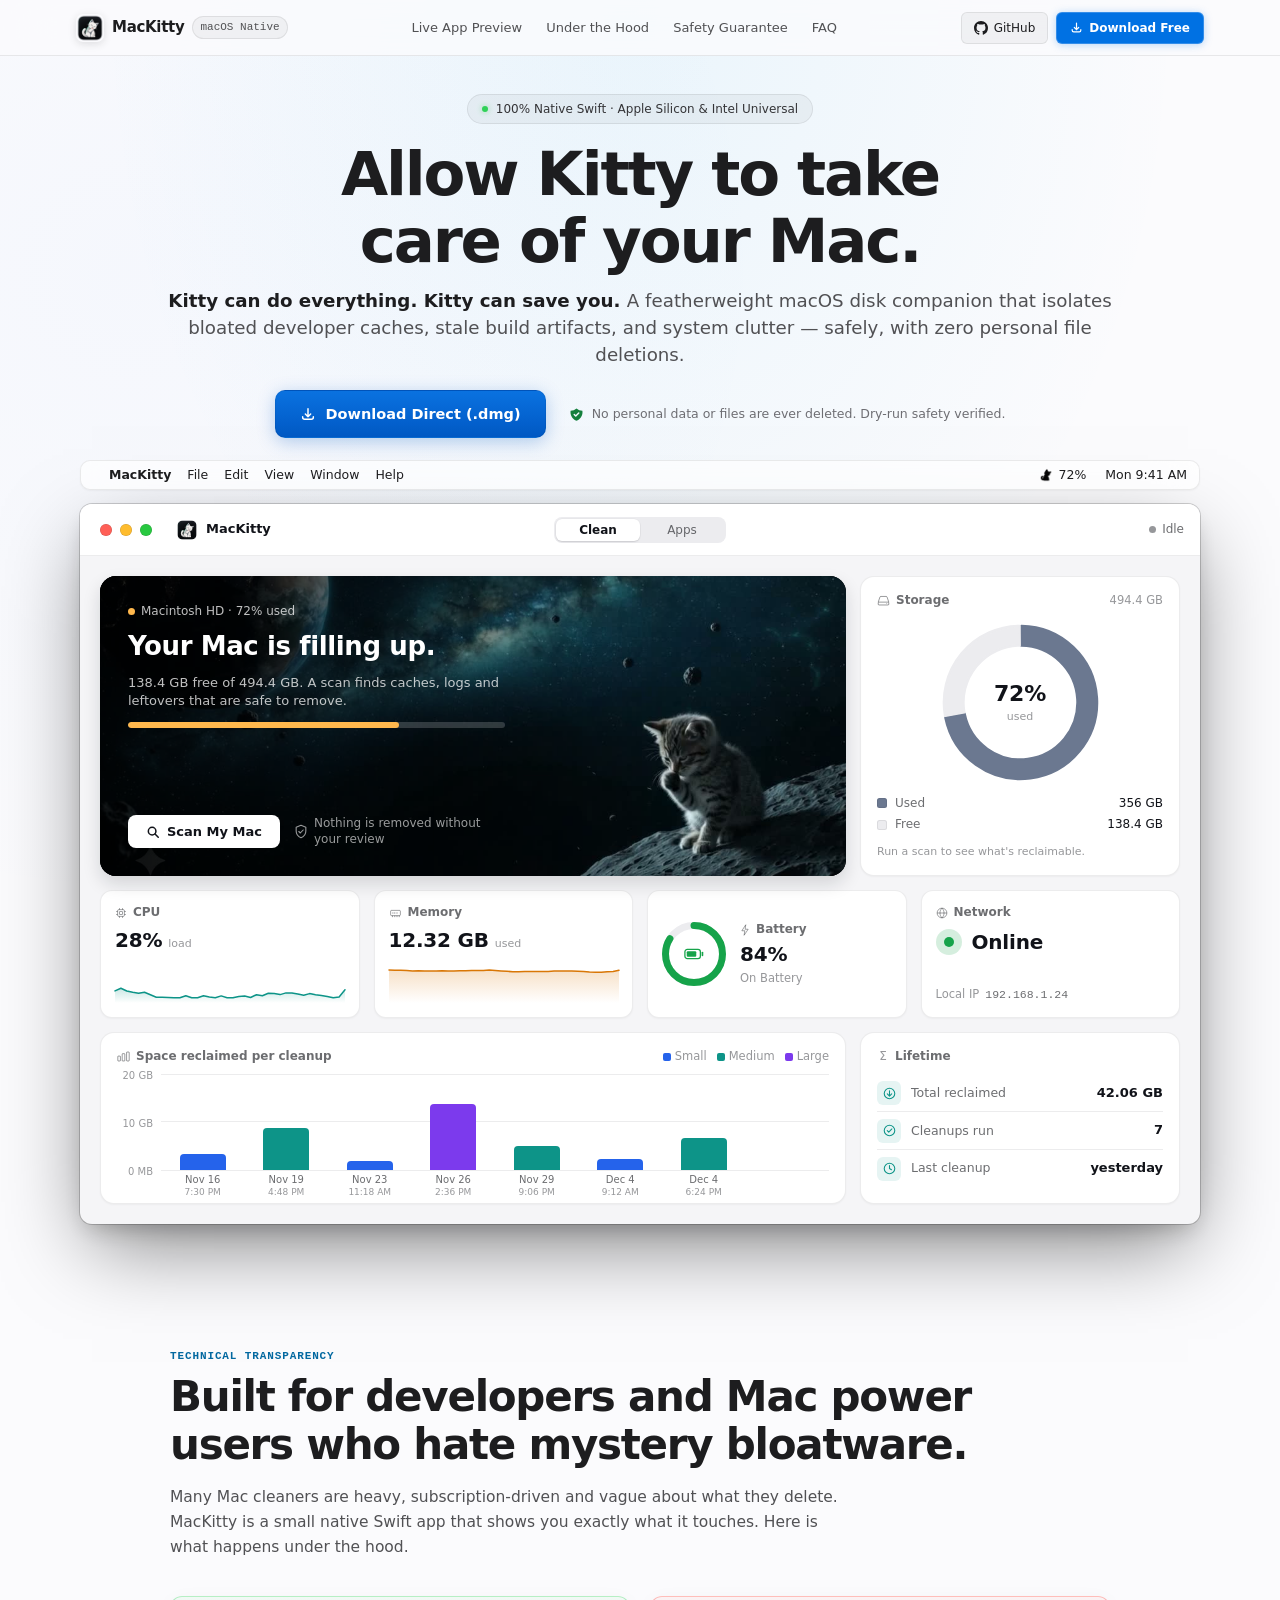
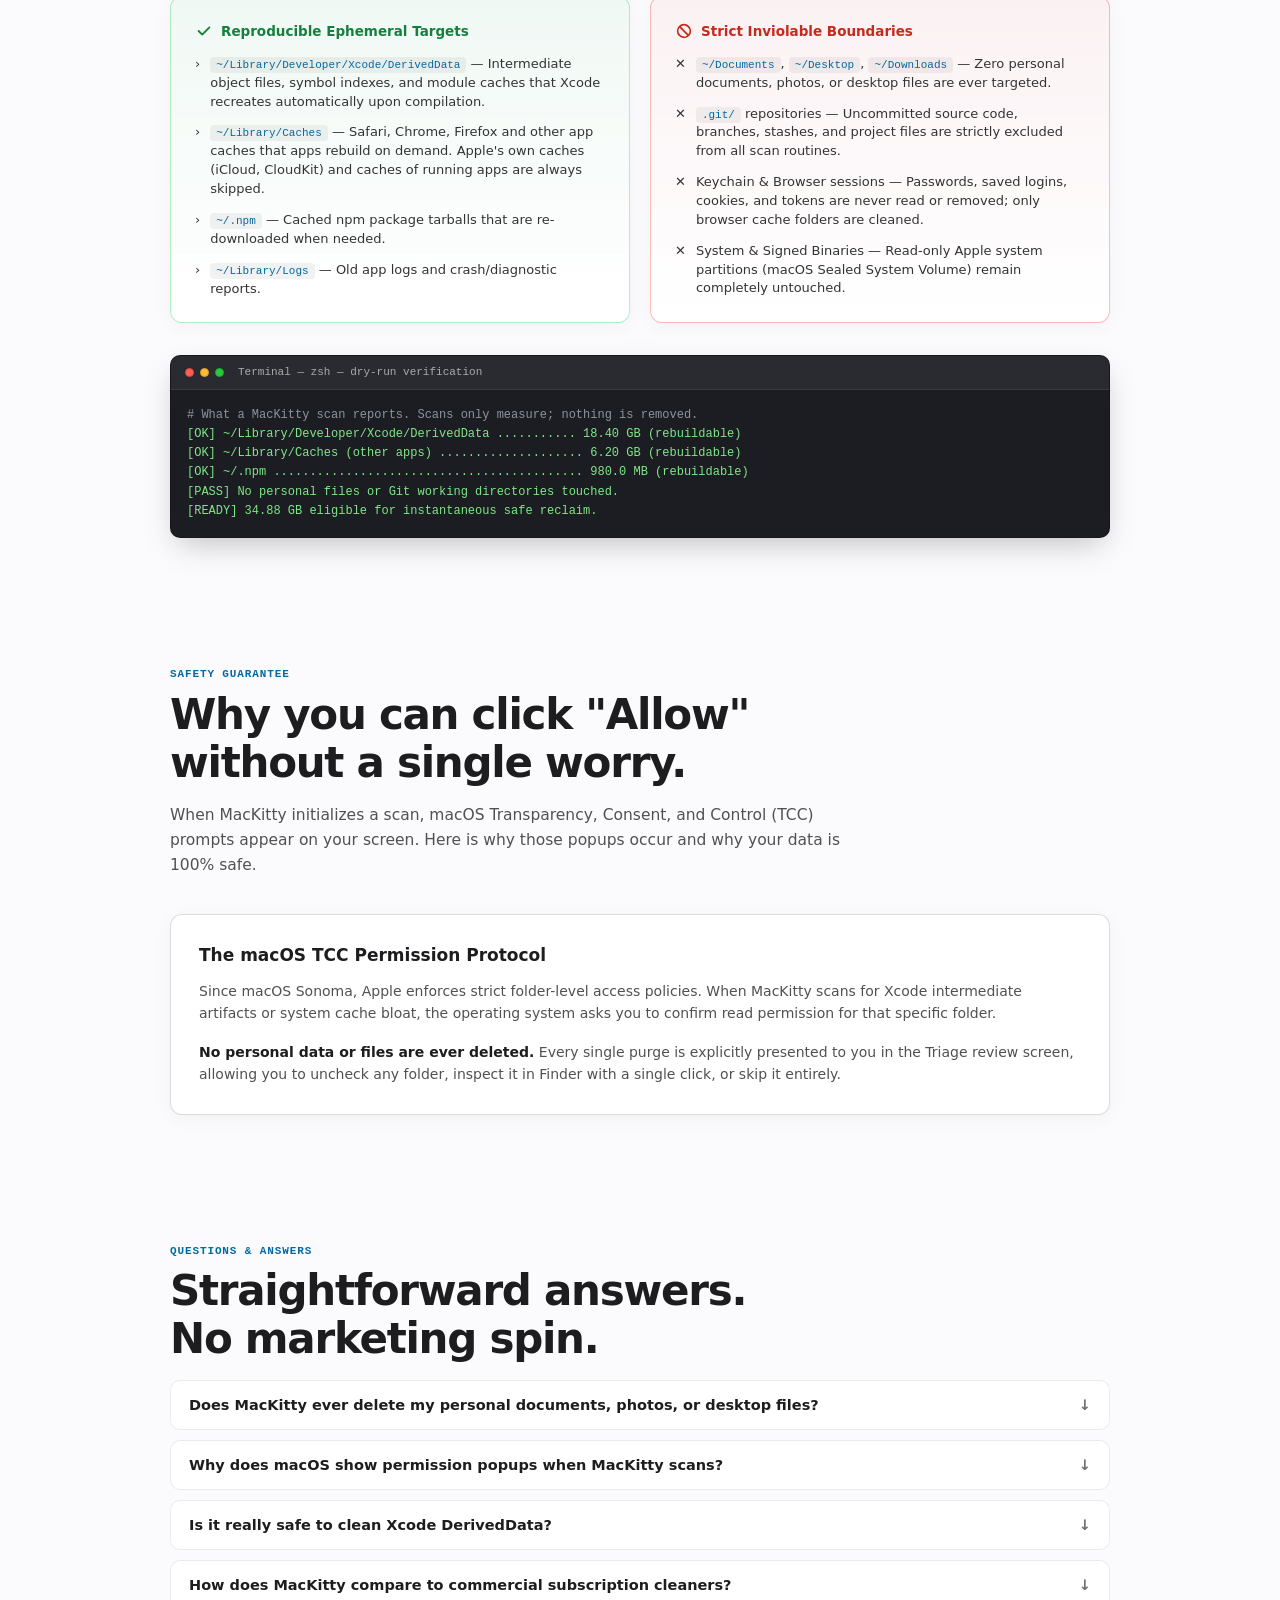
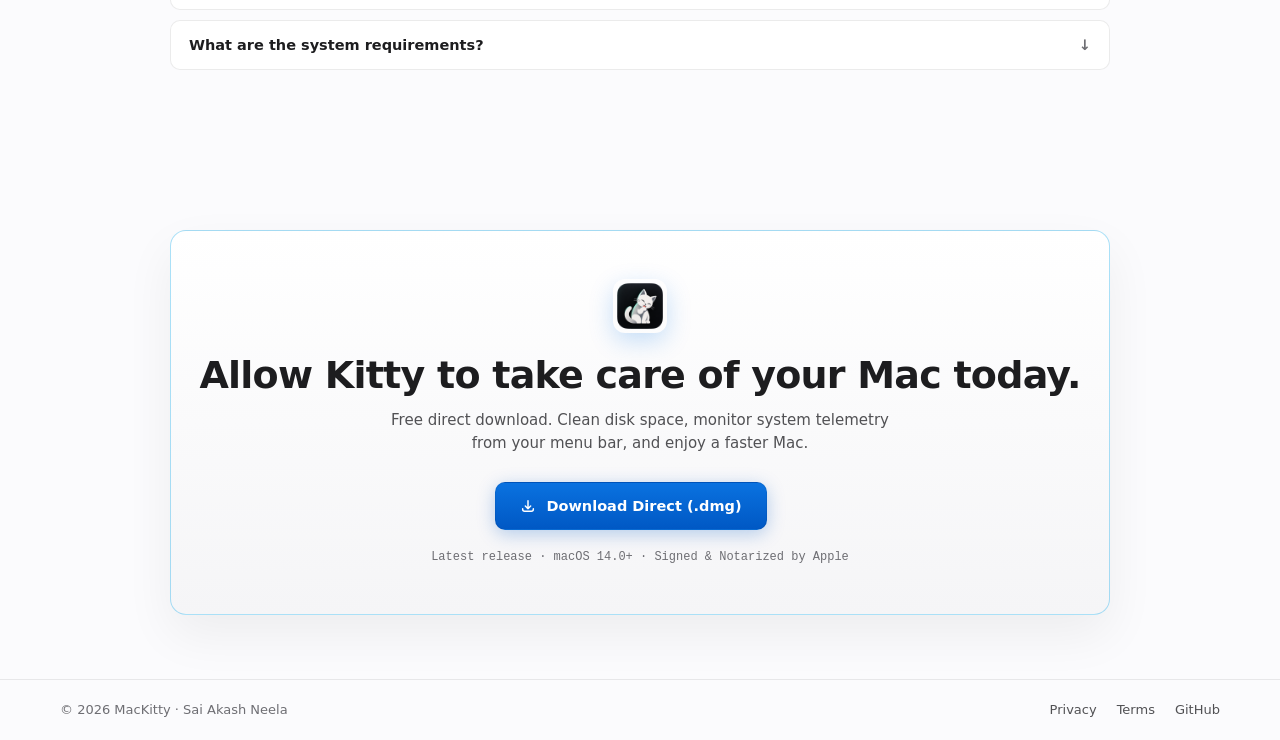
==== commit 228ddcb9: "Add PilotFox analytics script" ====
--- a/website/index.html
+++ b/website/index.html
@@ -3,6 +3,7 @@
 <!-- MacKitty · 100% Native macOS Companion -->
 <head>
   <meta charset="UTF-8">
+  <script defer src="https://pilotfox.app/api/s.js" data-site="cicjl8fo32t00p7p"></script>
   <meta name="viewport" content="width=device-width, initial-scale=1.0, viewport-fit=cover">
   <meta name="color-scheme" content="light">
   <meta name="theme-color" content="#fbfbfd">
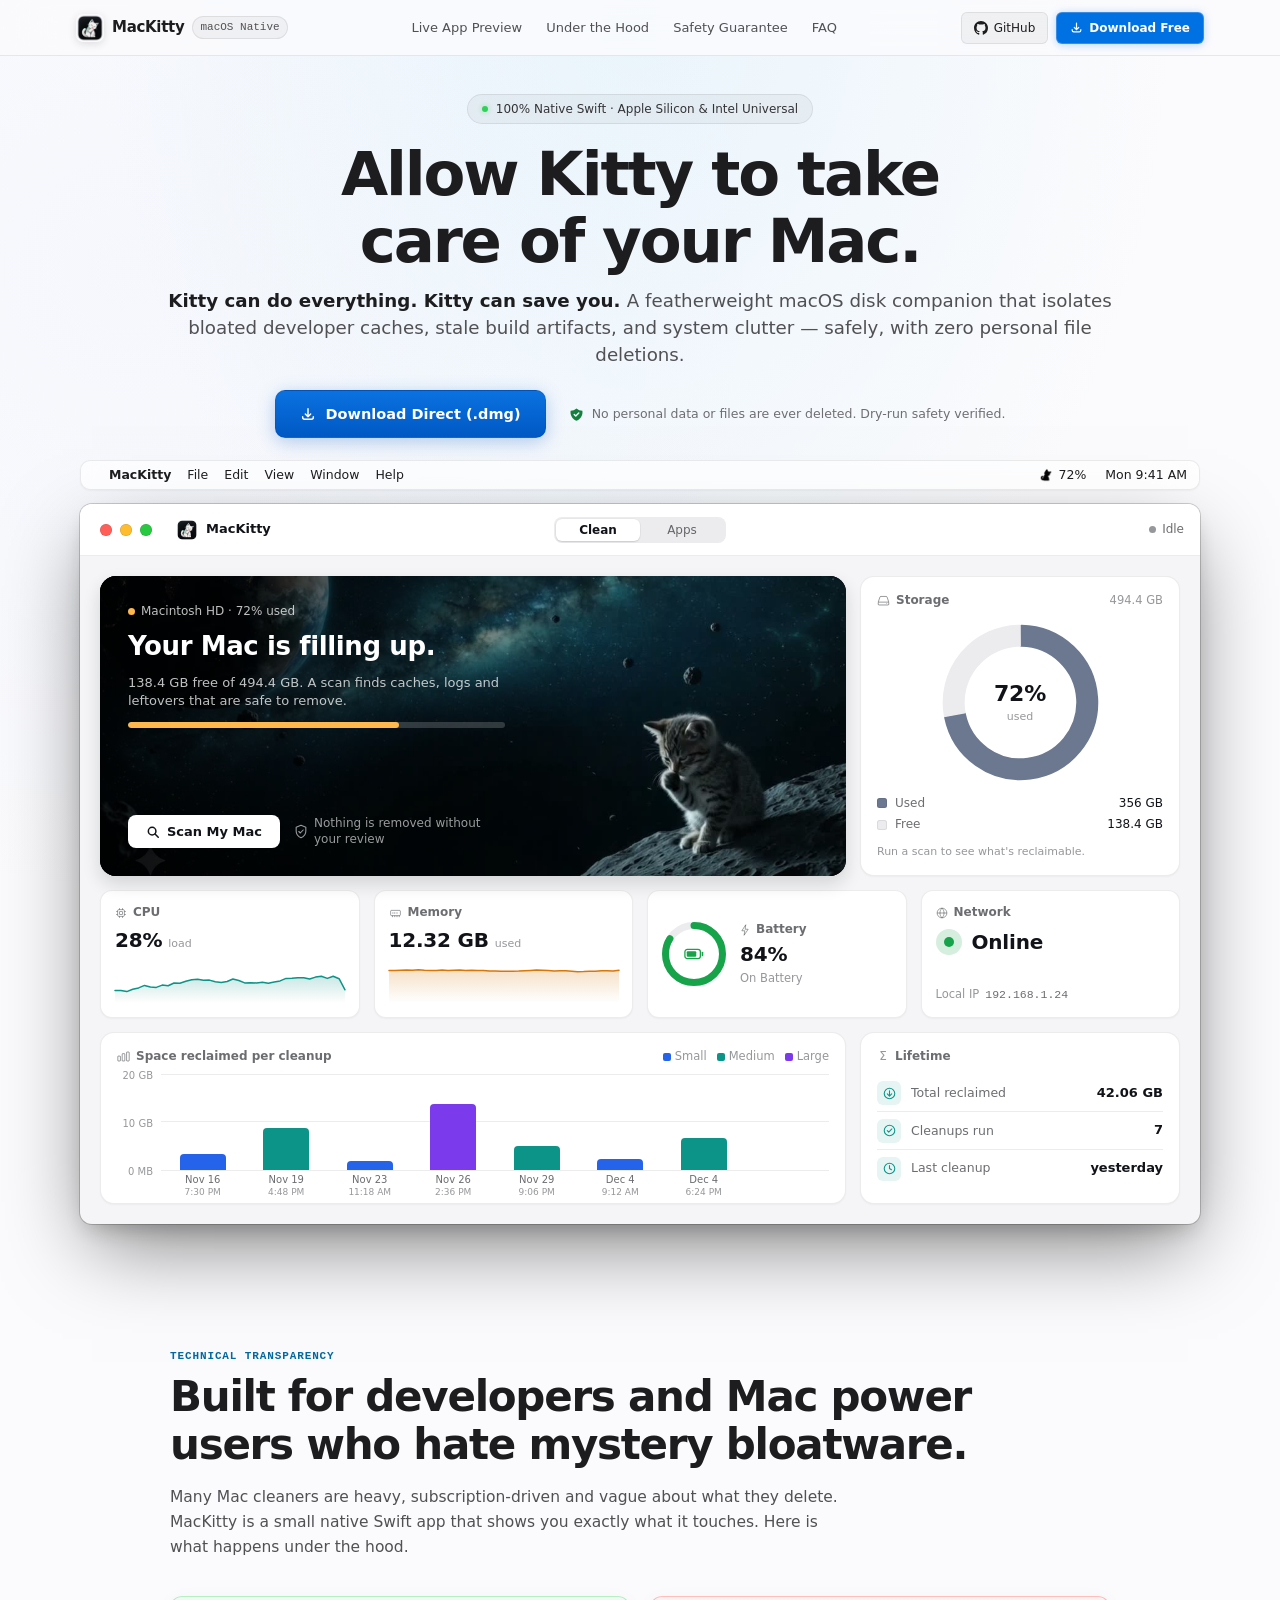
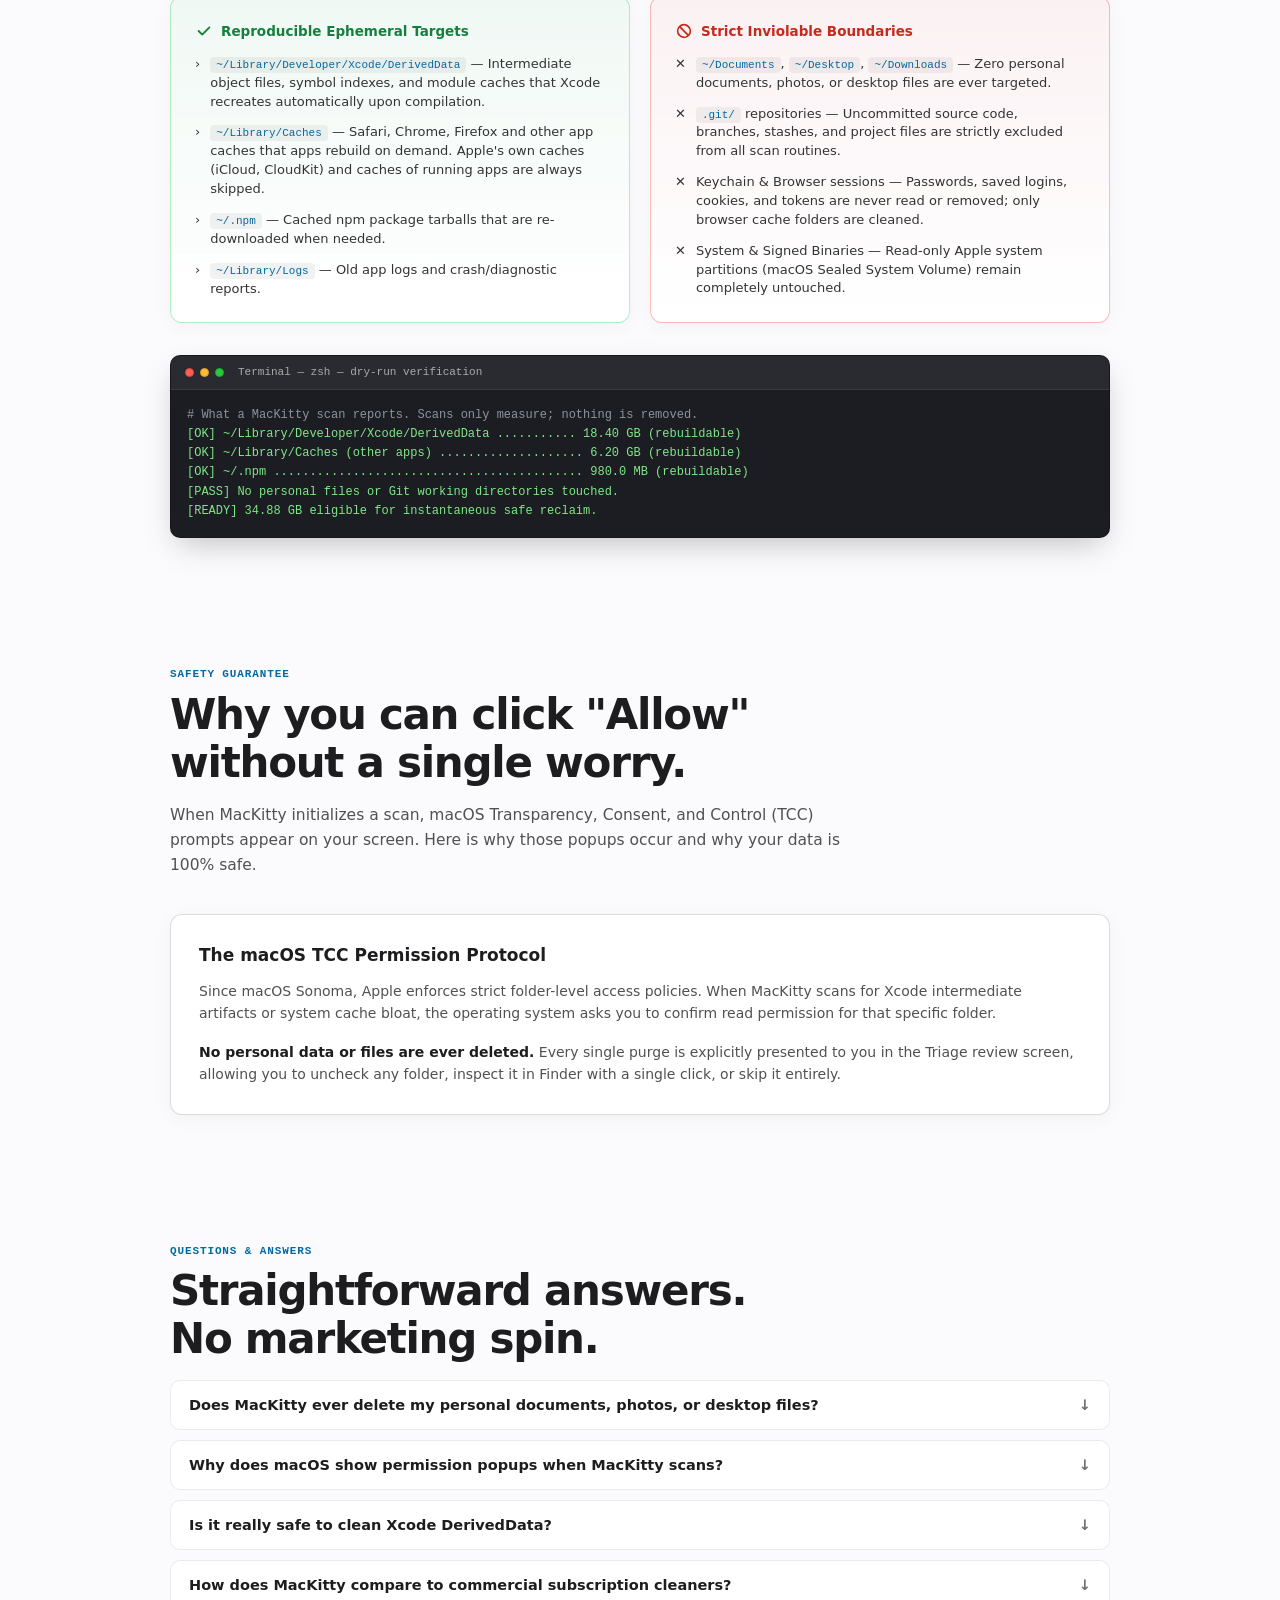
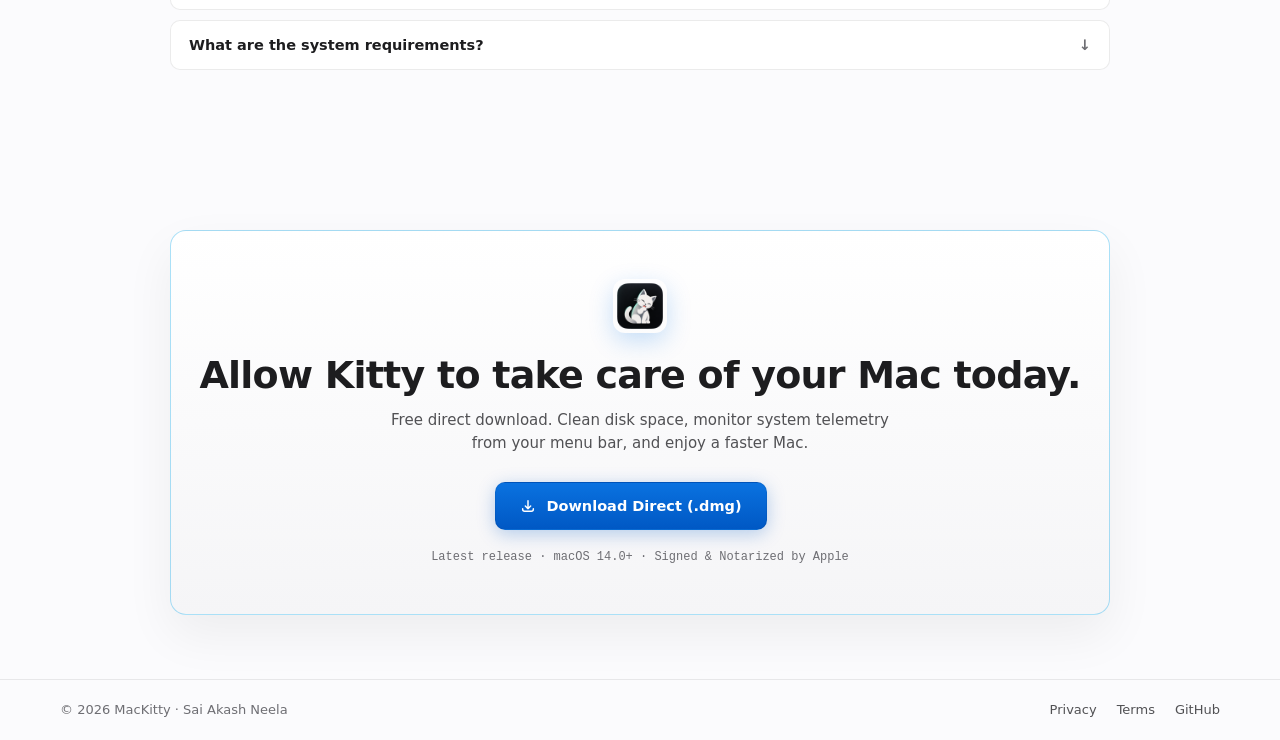
==== commit 3d65407b: "fix(privacy): SEC-001 disclose PilotFox analytics in the website privacy notice (CWE-359) The privac" ====
--- a/website/index.html
+++ b/website/index.html
@@ -890,11 +890,11 @@
     </div>
     <div class="legal-body">
       <ul>
-        <li><strong>No data collection.</strong> No accounts, analytics, tracking or telemetry.</li>
+        <li><strong>The app collects nothing.</strong> No accounts, analytics, tracking or telemetry in MacKitty.</li>
         <li><strong>Runs on your Mac.</strong> Scans and cleanups happen locally; nothing about your files leaves your computer.</li>
         <li><strong>Only cache and log folders.</strong> Documents, Desktop, Downloads, Photos, iCloud, Keychain and Git repositories are never read or removed.</li>
         <li><strong>One network request.</strong> MacKitty asks GitHub whether a newer version exists. No personal data is sent.</li>
-        <li><strong>This website</strong> uses no cookies or trackers.</li>
+        <li><strong>This website</strong> uses <a href="https://pilotfox.app" target="_blank" rel="noopener">PilotFox</a> analytics to count visits and clicks. It sets no cookies and has nothing to do with the app or your files.</li>
       </ul>
       <p class="legal-meta">Questions? Open an issue on <a href="https://github.com/SaiAkashNeela/mackitty/issues" target="_blank" rel="noopener">GitHub</a>.</p>
     </div>
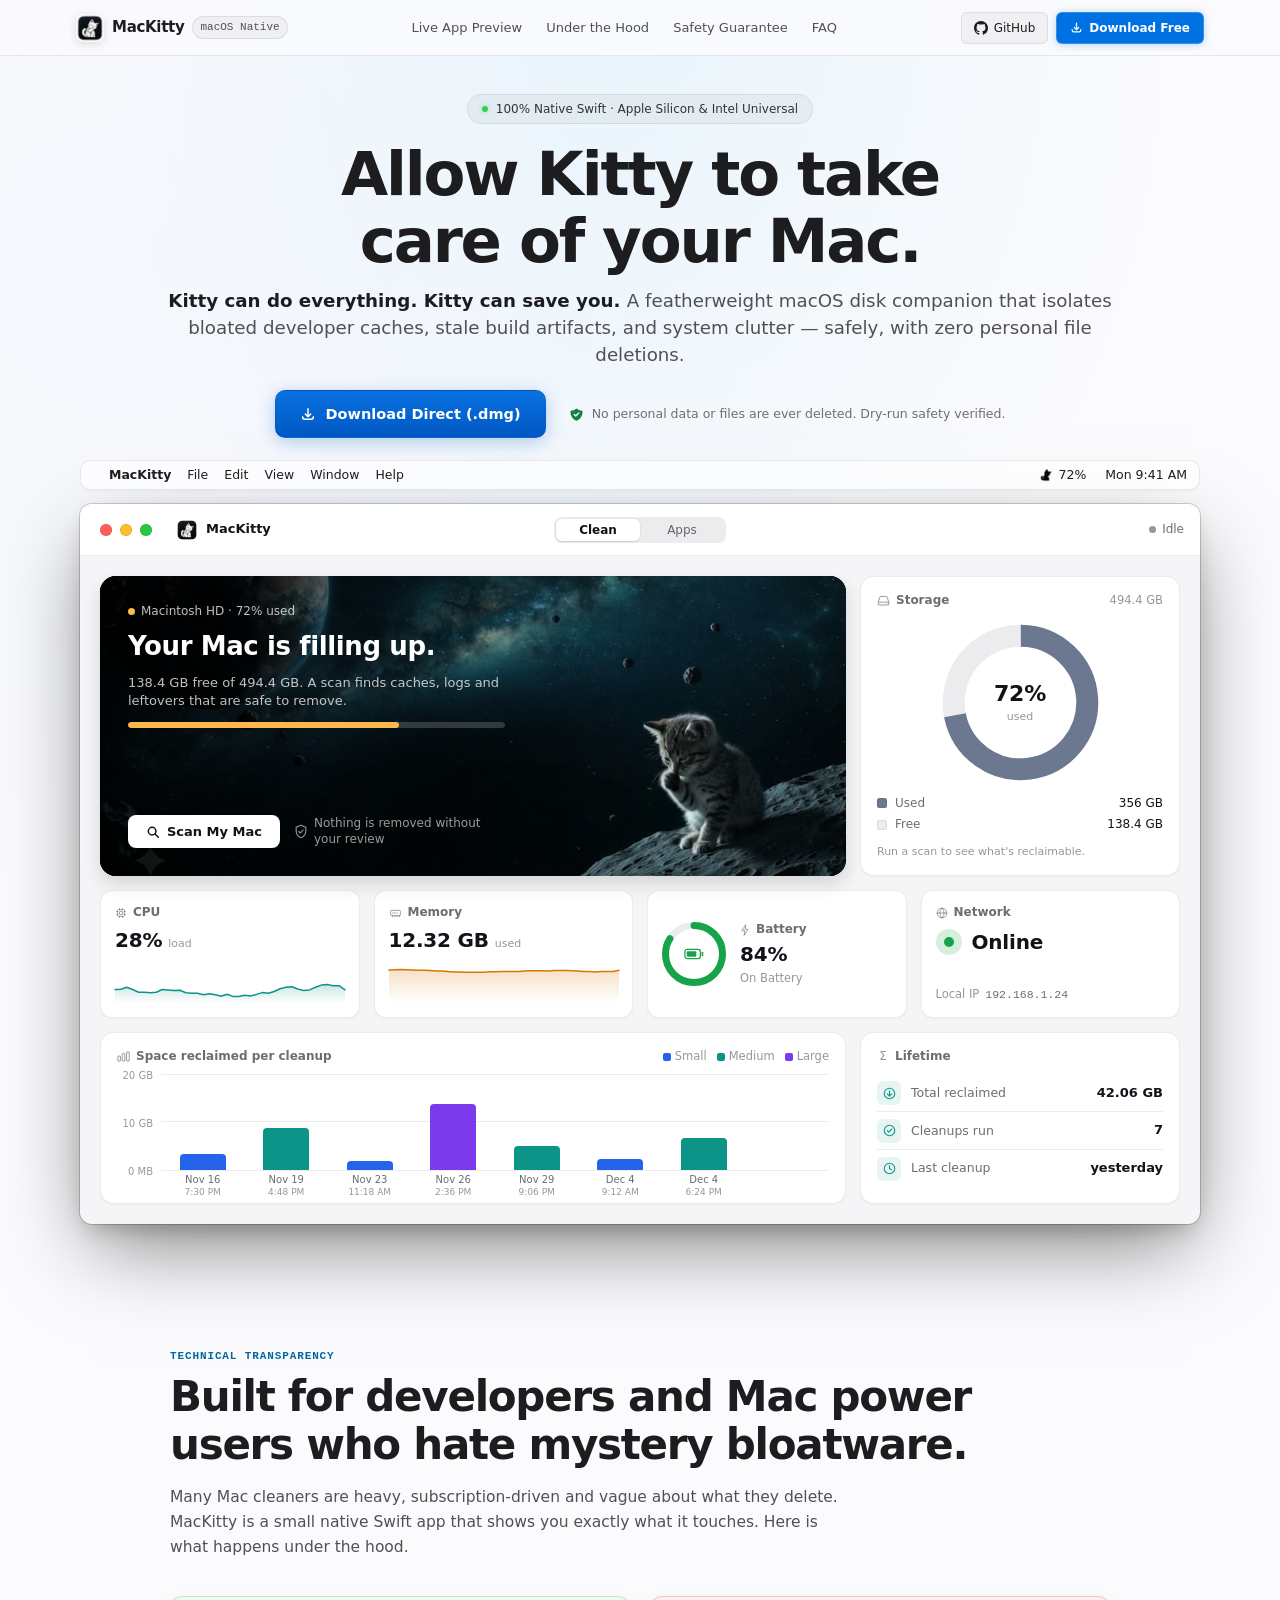
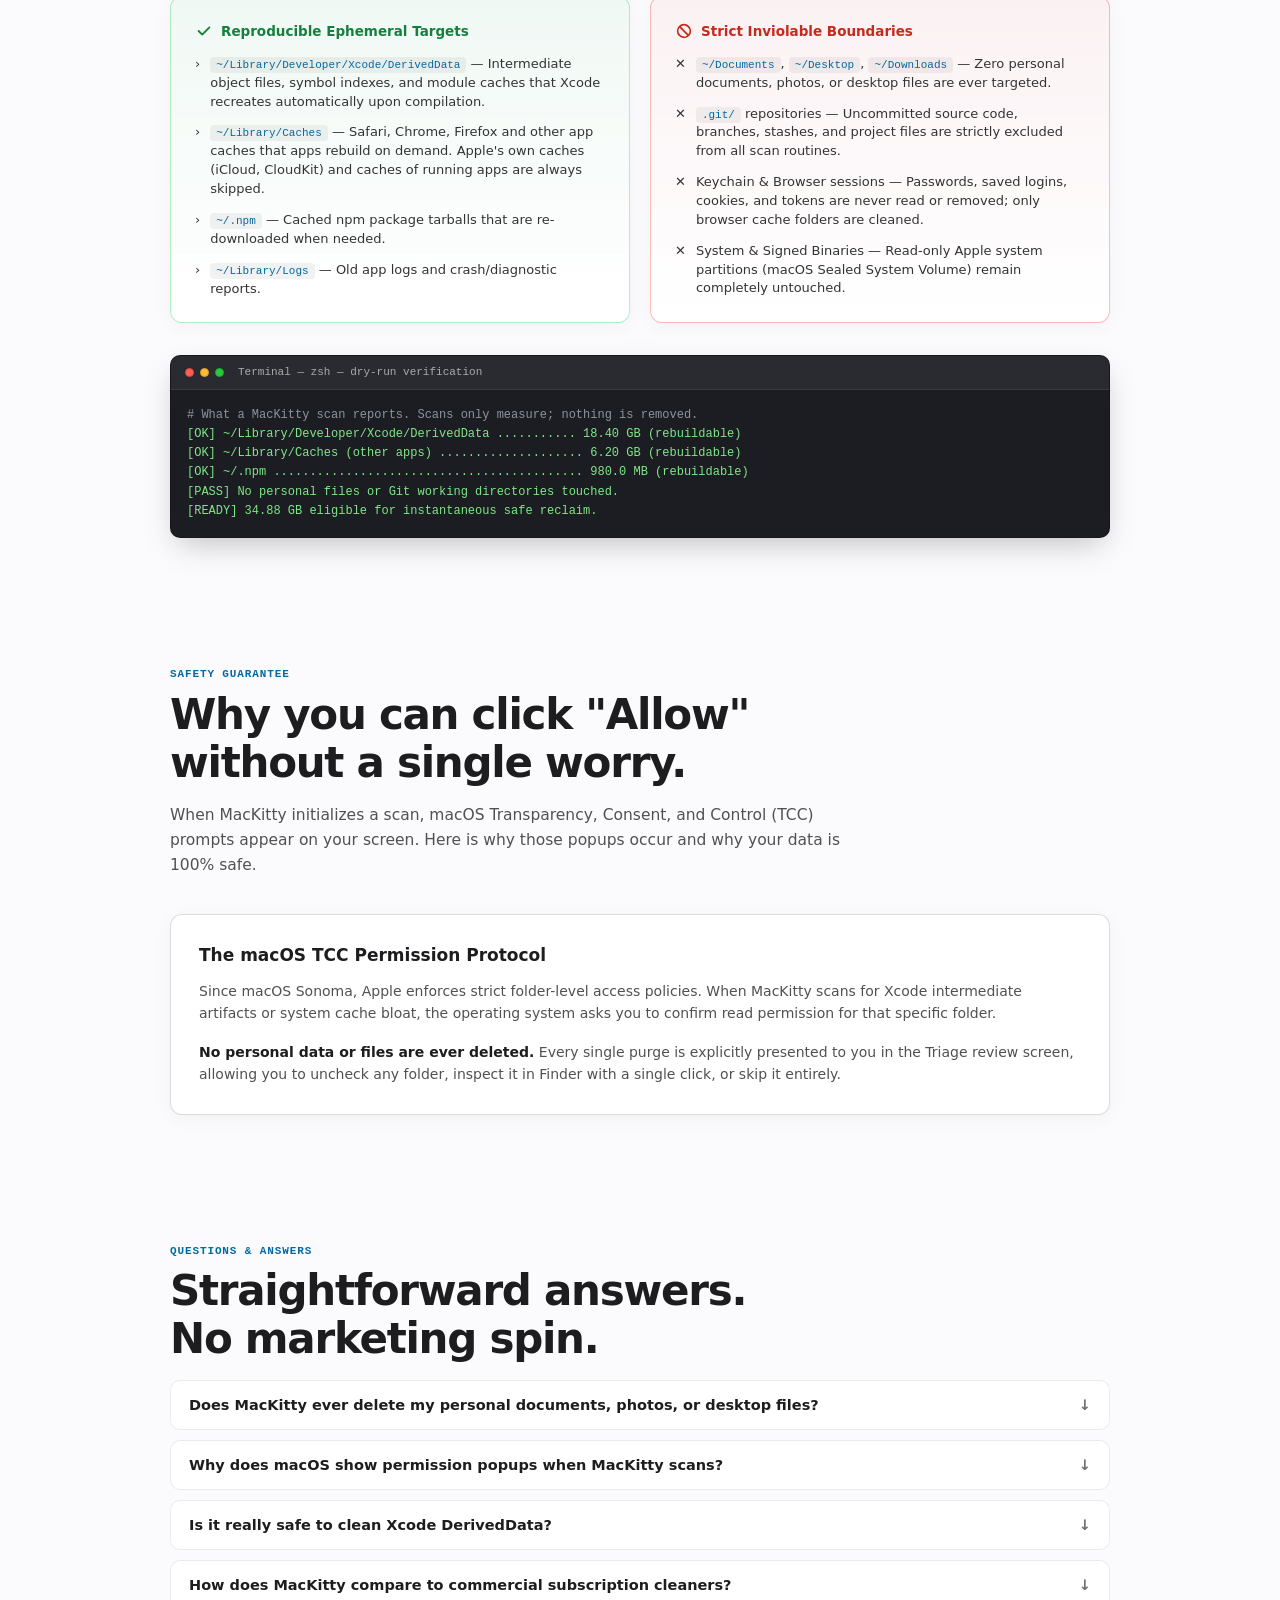
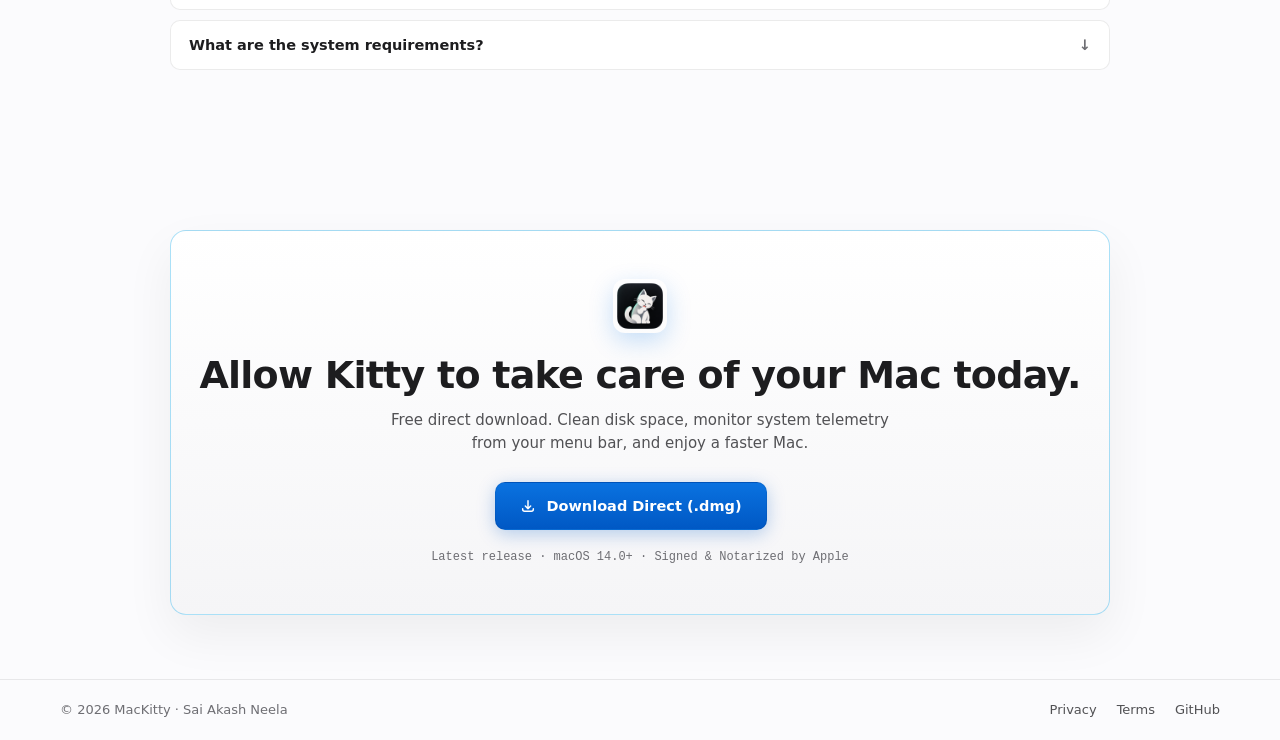
==== commit be3c234b: "fix(social): SOC-001 use a 1200x630 link-preview image with alt text og:image/twitter:image pointed " ====
--- a/website/index.html
+++ b/website/index.html
@@ -20,14 +20,20 @@
   <meta property="og:url" content="https://mackitty.com/">
   <meta property="og:title" content="MacKitty — Allow Kitty to Take Care of Your Mac">
   <meta property="og:description" content="Kitty can do everything. Kitty can save you. Reclaim tens of gigabytes of developer caches and system residue safely with a native Mac companion.">
-  <meta property="og:image" content="https://mackitty.com/assets/logo.png">
+  <meta property="og:image" content="https://mackitty.com/assets/og-image.jpg">
+  <meta property="og:image:type" content="image/jpeg">
+  <meta property="og:image:width" content="1200">
+  <meta property="og:image:height" content="630">
+  <meta property="og:image:alt" content="MacKitty app icon with the tagline: Allow Kitty to take care of your Mac. Fast, safe, 100% native Mac cleaner.">
+  <meta property="og:locale" content="en_US">
   <meta property="og:site_name" content="MacKitty">
 
   <!-- Twitter Card -->
   <meta name="twitter:card" content="summary_large_image">
   <meta name="twitter:title" content="MacKitty — Allow Kitty to Take Care of Your Mac">
   <meta name="twitter:description" content="Kitty can do everything. Kitty can save you. Zero personal file deletions. 100% Native Swift for macOS.">
-  <meta name="twitter:image" content="https://mackitty.com/assets/logo.png">
+  <meta name="twitter:image" content="https://mackitty.com/assets/og-image.jpg">
+  <meta name="twitter:image:alt" content="MacKitty app icon with the tagline: Allow Kitty to take care of your Mac. Fast, safe, 100% native Mac cleaner.">
 
   <!-- Favicon and App Icons -->
   <link rel="icon" type="image/png" sizes="64x64" href="assets/favicon.png">
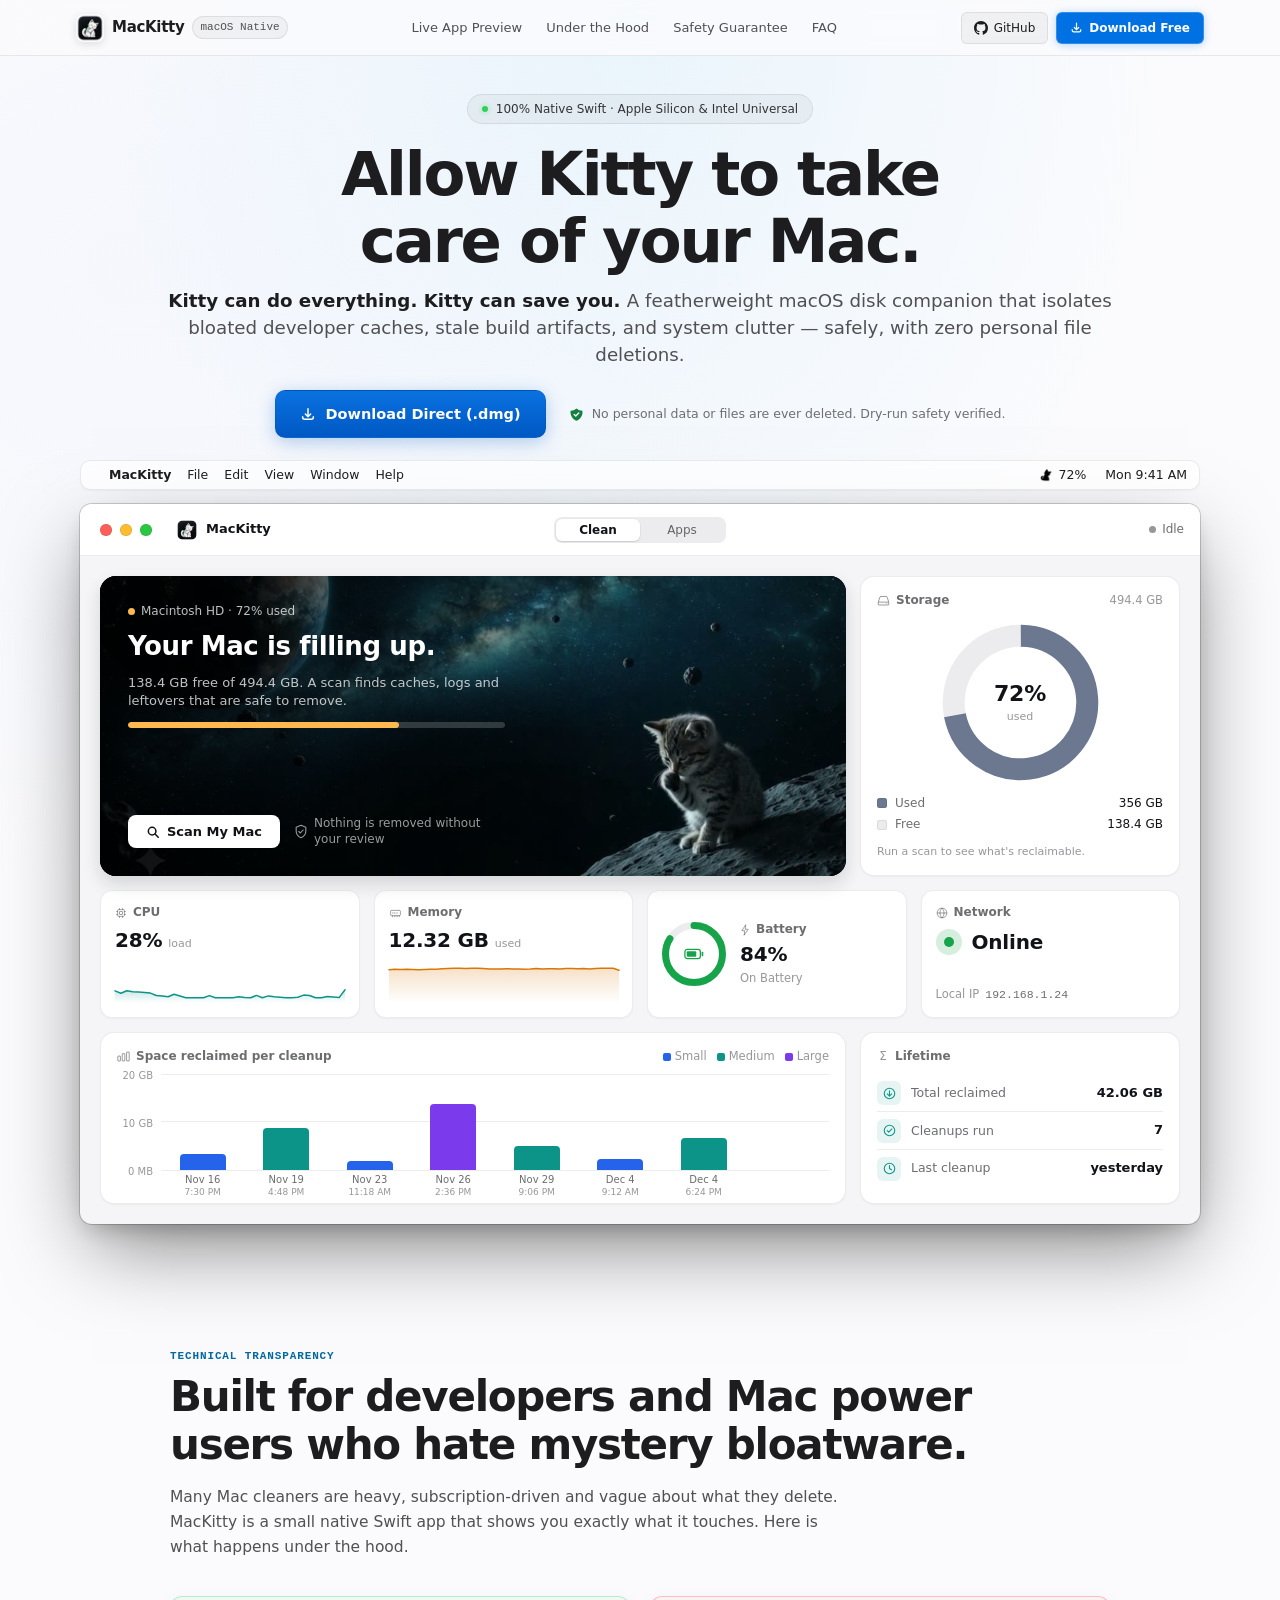
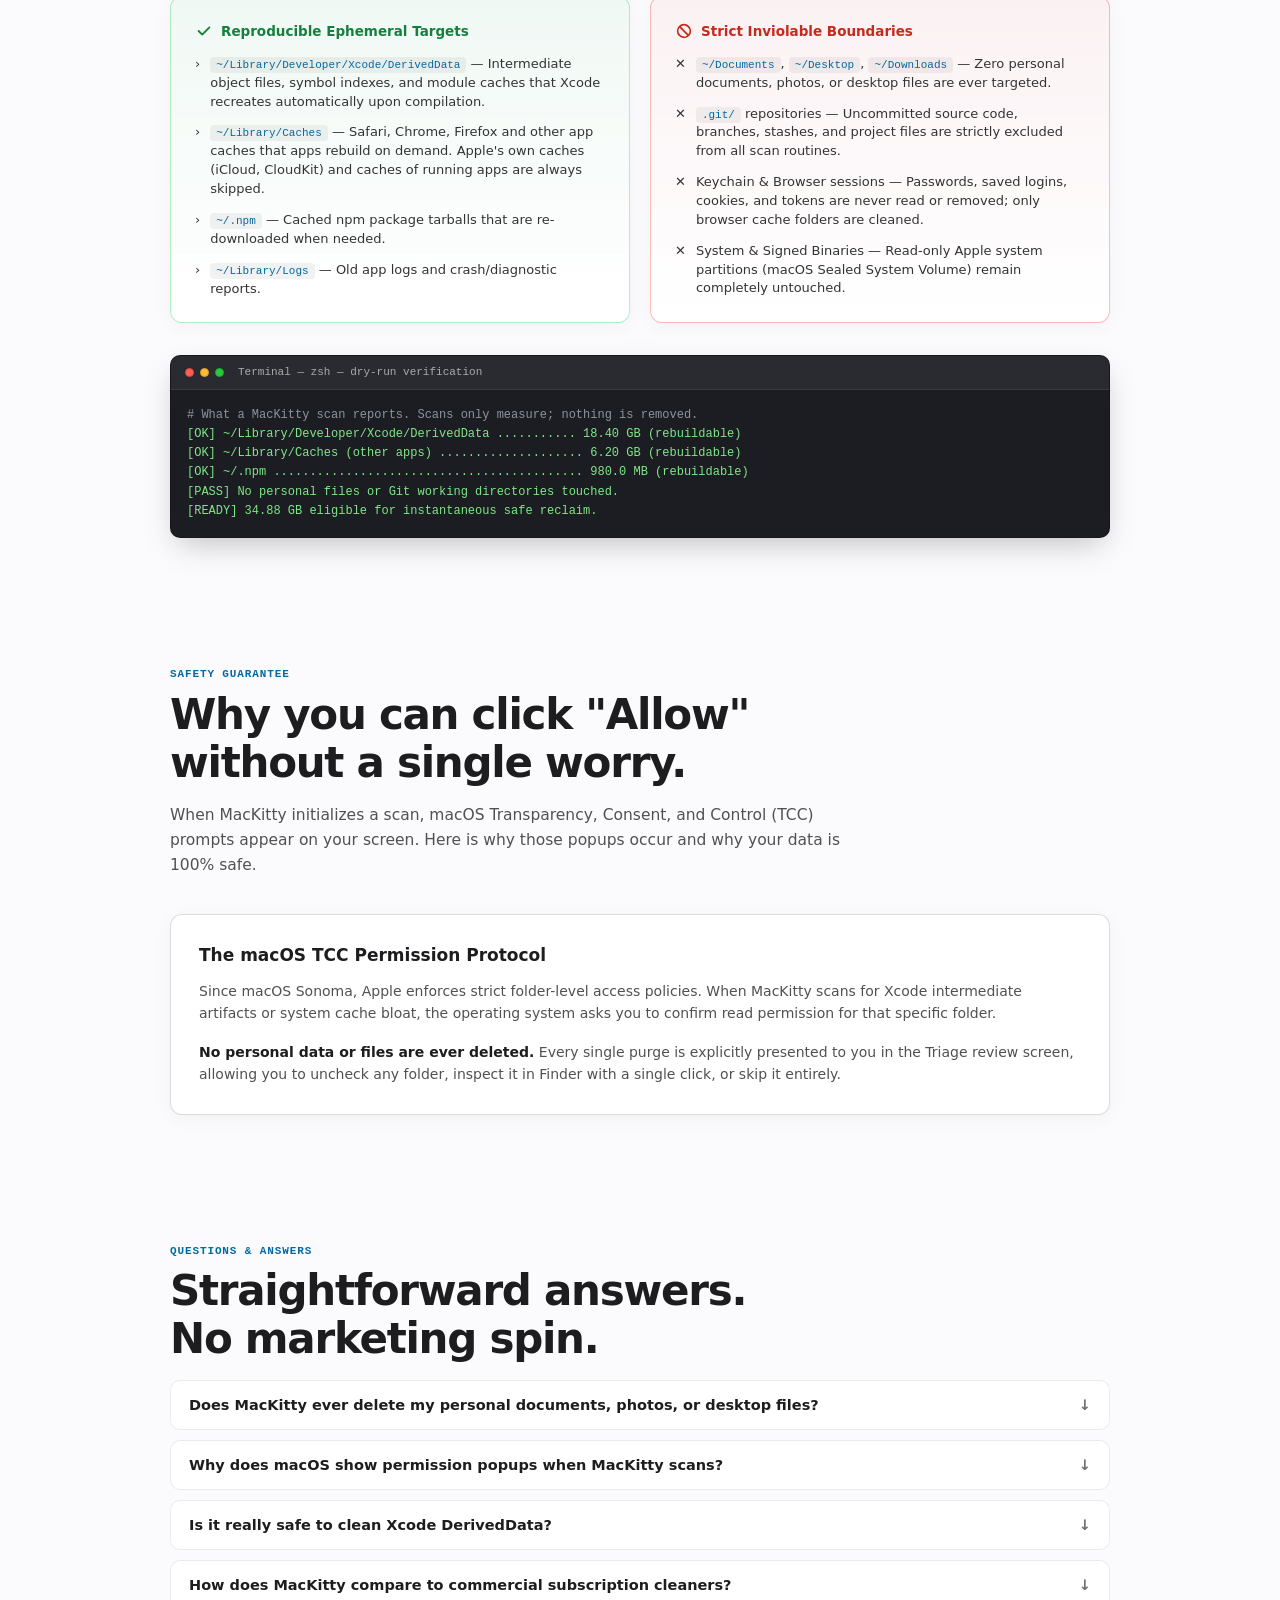
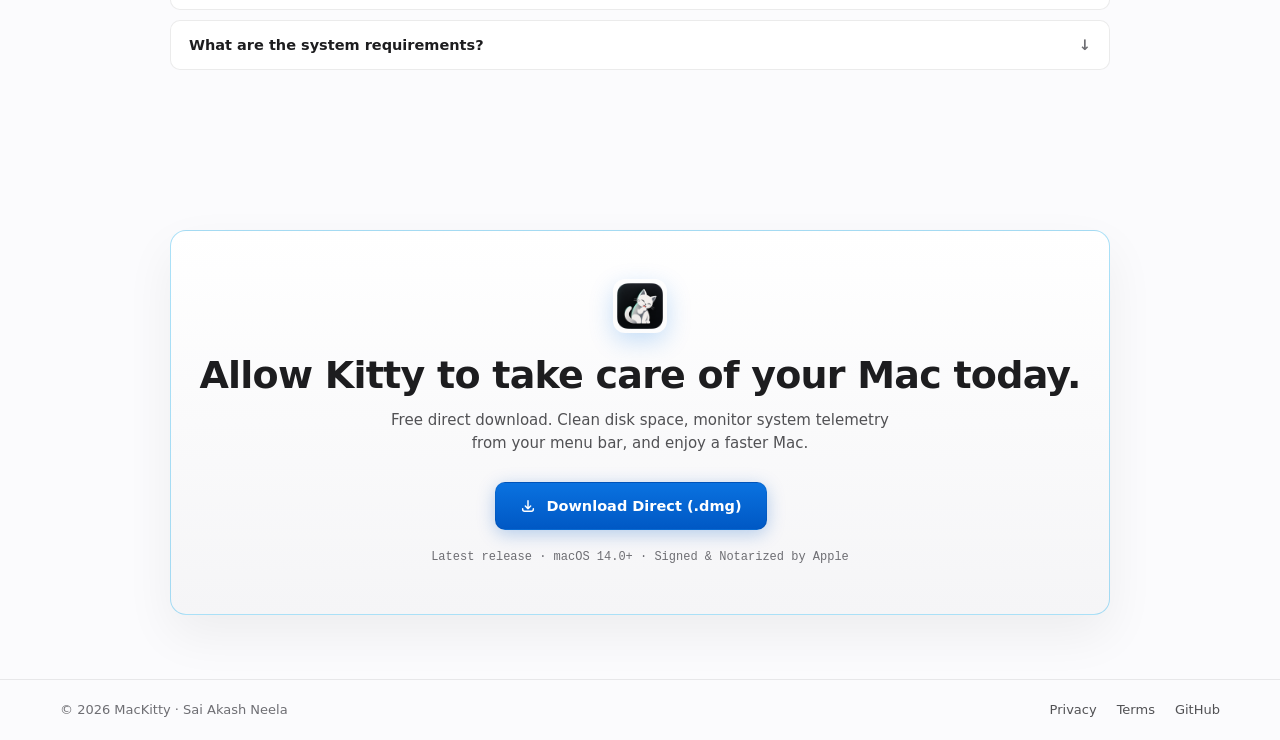
==== commit 977729dc: "perf(seo): SEO-002 serve a 256px logo for on-page icons instead of the 853 KB original Five <img> ta" ====
--- a/website/index.html
+++ b/website/index.html
@@ -37,7 +37,7 @@
 
   <!-- Favicon and App Icons -->
   <link rel="icon" type="image/png" sizes="64x64" href="assets/favicon.png">
-  <link rel="apple-touch-icon" href="assets/logo.png">
+  <link rel="apple-touch-icon" sizes="180x180" href="assets/apple-touch-icon.png">
 
   <!-- Stylesheet -->
   <link rel="stylesheet" href="styles.css?v=bc456d1c">
@@ -144,7 +144,7 @@
   <header class="site-header">
     <div class="header-container">
       <a href="#" class="brand-badge">
-        <img src="assets/logo.png" alt="MacKitty Icon" class="brand-icon">
+        <img src="assets/logo-256.png" alt="MacKitty Icon" class="brand-icon" width="28" height="28">
         <span class="brand-name">MacKitty</span>
         <span class="brand-tag">macOS Native</span>
       </a>
@@ -280,7 +280,7 @@
           <!-- Menu bar popover (TrayMiniDashboardView) -->
           <div id="tray-popover" class="tray-popover" role="dialog" aria-label="MacKitty menu bar">
             <div class="tray-head">
-              <img src="assets/logo.png" alt="" class="tray-head-logo">
+              <img src="assets/logo-256.png" alt="" class="tray-head-logo" width="32" height="32">
               <div class="tray-head-text">
                 <div class="tray-head-title">MacKitty</div>
                 <div class="tray-head-status"><span id="tray-status-dot" class="tray-dot"></span><span id="tray-status-text">Storage filling up</span></div>
@@ -353,7 +353,7 @@
               <span class="mk-tl mk-tl-zoom"></span>
             </div>
             <div class="mk-brand">
-              <img src="assets/logo.png" alt="">
+              <img src="assets/logo-256.png" alt="" width="22" height="22">
               <span>MacKitty</span>
             </div>
             <div class="mk-seg mk-topseg" role="tablist" aria-label="MacKitty sections">
@@ -654,7 +654,7 @@
             <!-- Uninstall confirmation alert -->
             <div id="mk-alert" class="mk-sheet-backdrop" aria-hidden="true">
               <div class="mk-alert" role="alertdialog" aria-labelledby="mk-alert-title">
-                <img src="assets/logo.png" alt="" class="mk-alert-icon">
+                <img src="assets/logo-256.png" alt="" class="mk-alert-icon" width="52" height="52">
                 <h4 id="mk-alert-title">Move app to Trash?</h4>
                 <p>The application will be moved to the Trash. You can restore it from there.</p>
                 <div class="mk-alert-actions">
@@ -845,7 +845,7 @@
          ==================================================================== -->
     <section id="download" class="editorial-section">
       <div class="download-card">
-        <img src="assets/logo.png" alt="MacKitty Icon" class="logo">
+        <img src="assets/logo-256.png" alt="MacKitty Icon" class="logo" width="54" height="54" loading="lazy">
         <h2 class="download-title">
           Allow Kitty to take care of your Mac today.
         </h2>
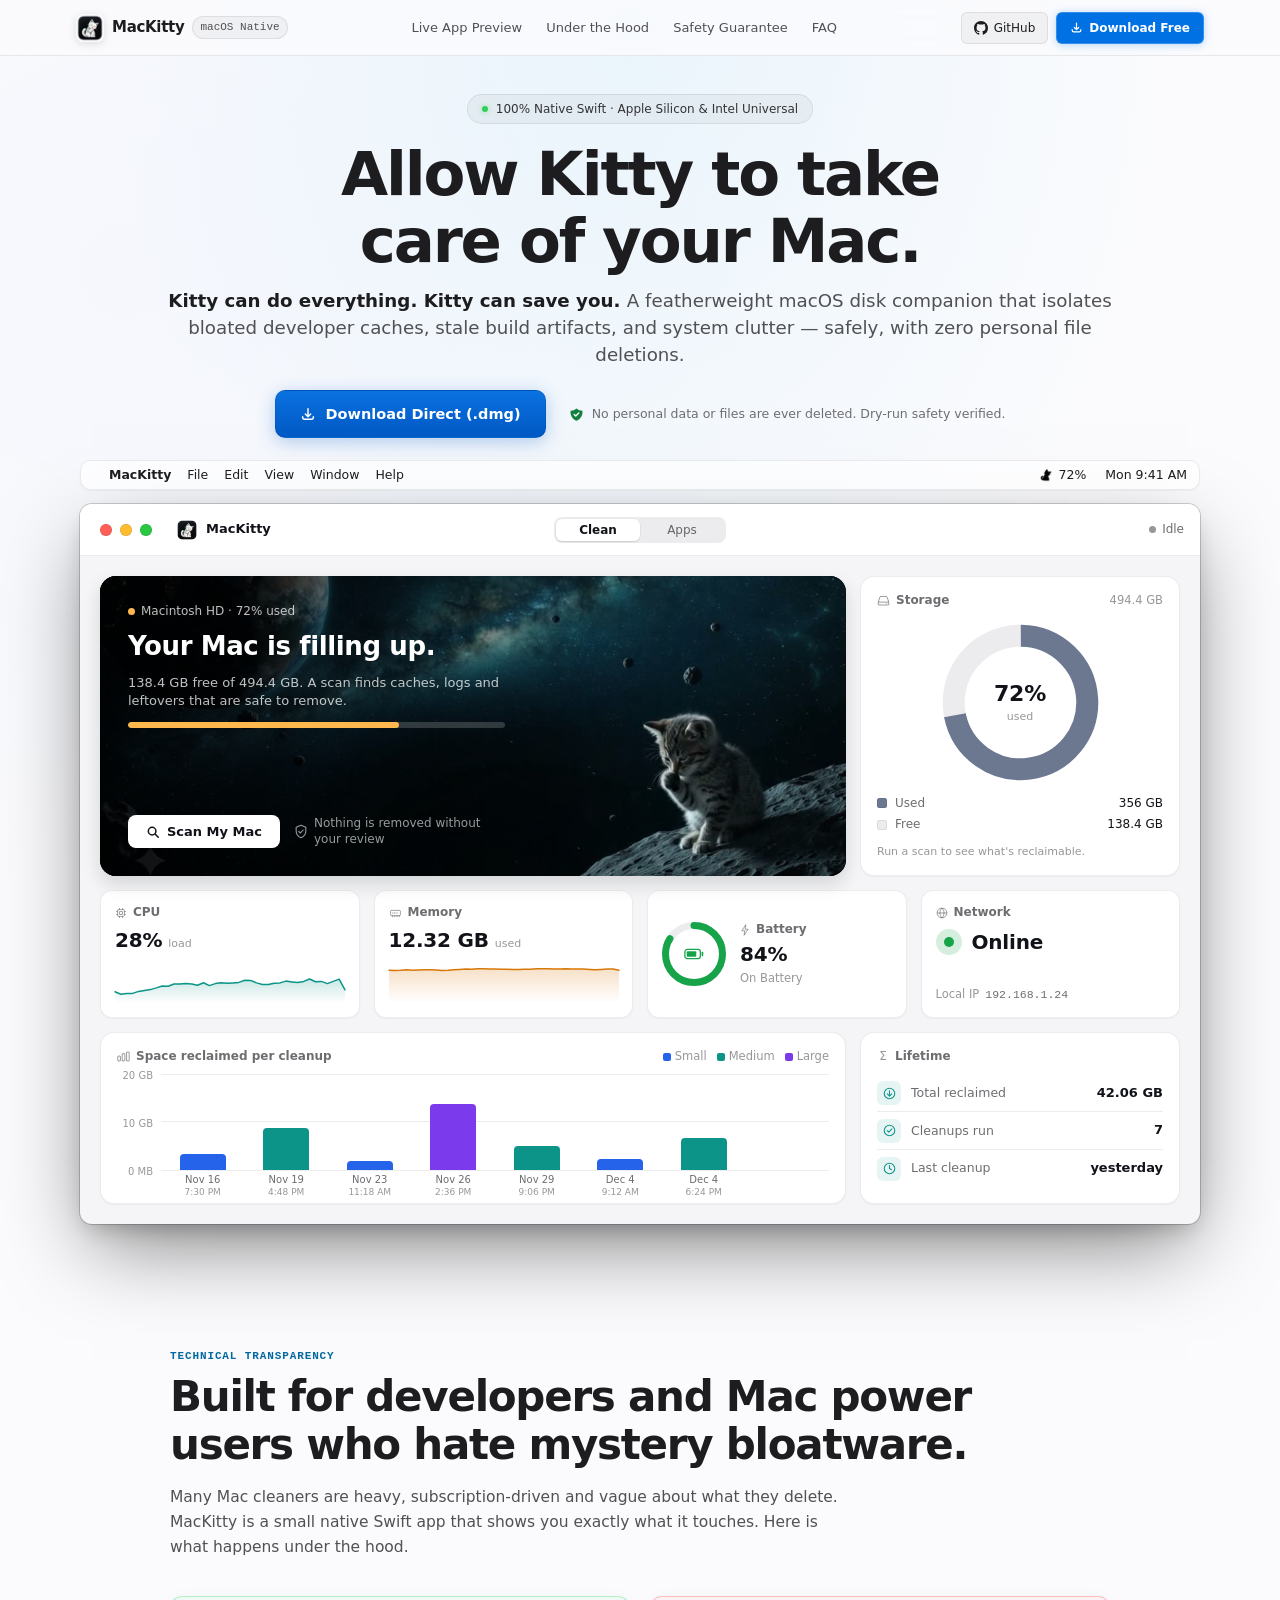
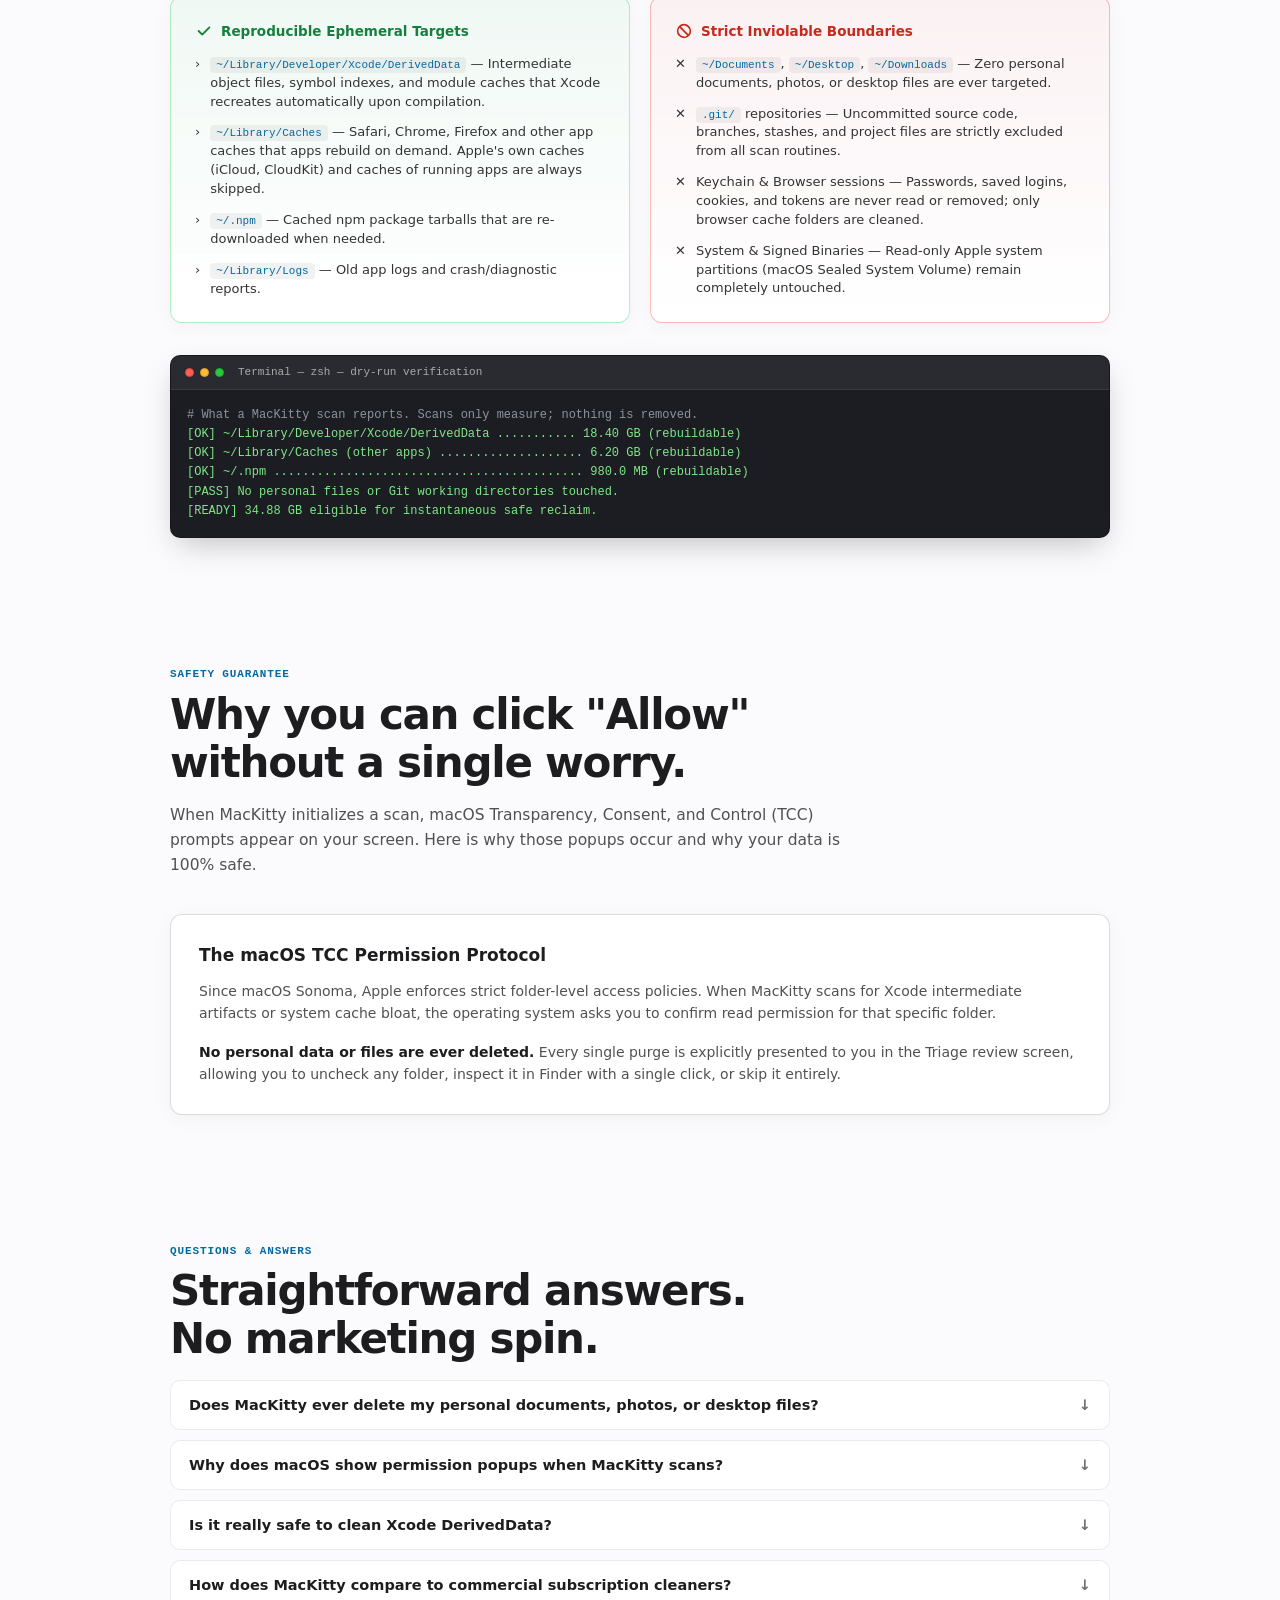
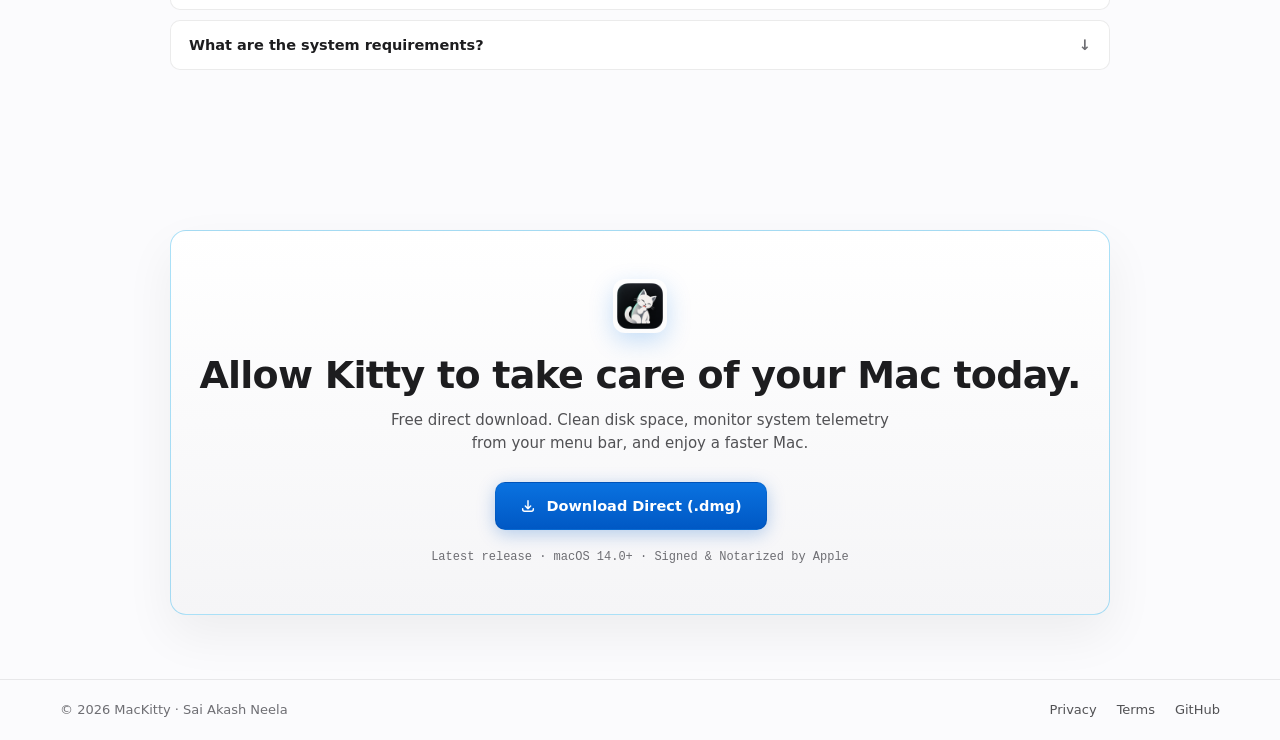
==== commit 2cfe9a62: "fix(seo): SEO-003 define the Organization the JSON-LD WebSite publisher refers to WebSite.publisher " ====
--- a/website/index.html
+++ b/website/index.html
@@ -49,7 +49,10 @@
     "@graph": [
       {
         "@type": "SoftwareApplication",
+        "@id": "https://mackitty.com/#app",
         "name": "MacKitty",
+        "url": "https://mackitty.com/",
+        "downloadUrl": "https://github.com/SaiAkashNeela/mackitty/releases/latest/download/MacKitty.dmg",
         "operatingSystem": "macOS 14.0 or later",
         "applicationCategory": "UtilitiesApplication",
         "offers": {
@@ -70,10 +73,14 @@
           "url": "https://saiakash.dev"
         },
         "publisher": {
-          "@type": "Organization",
-          "name": "Geeks Designs",
-          "url": "https://geeksdesigns.com"
+          "@id": "https://geeksdesigns.com/#organization"
         }
+      },
+      {
+        "@type": "Organization",
+        "@id": "https://geeksdesigns.com/#organization",
+        "name": "Geeks Designs",
+        "url": "https://geeksdesigns.com"
       },
       {
         "@type": "WebSite",
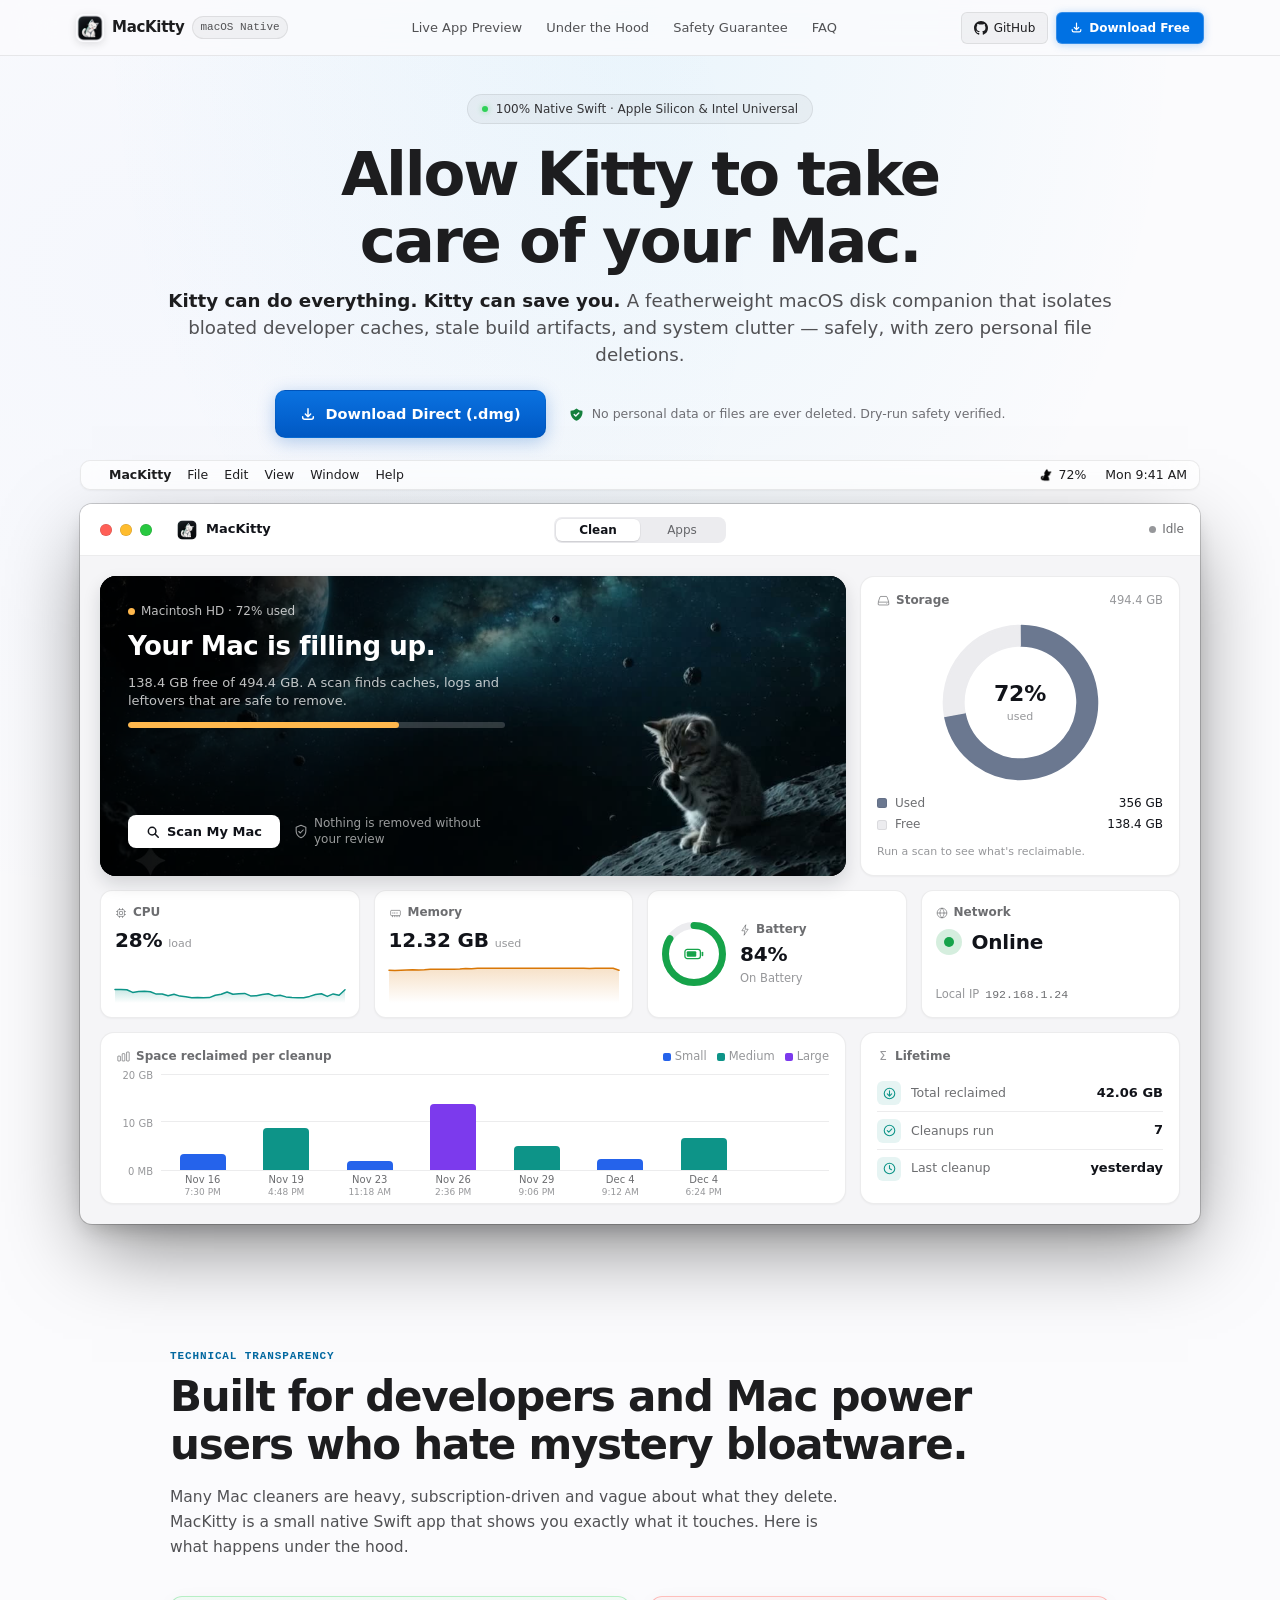
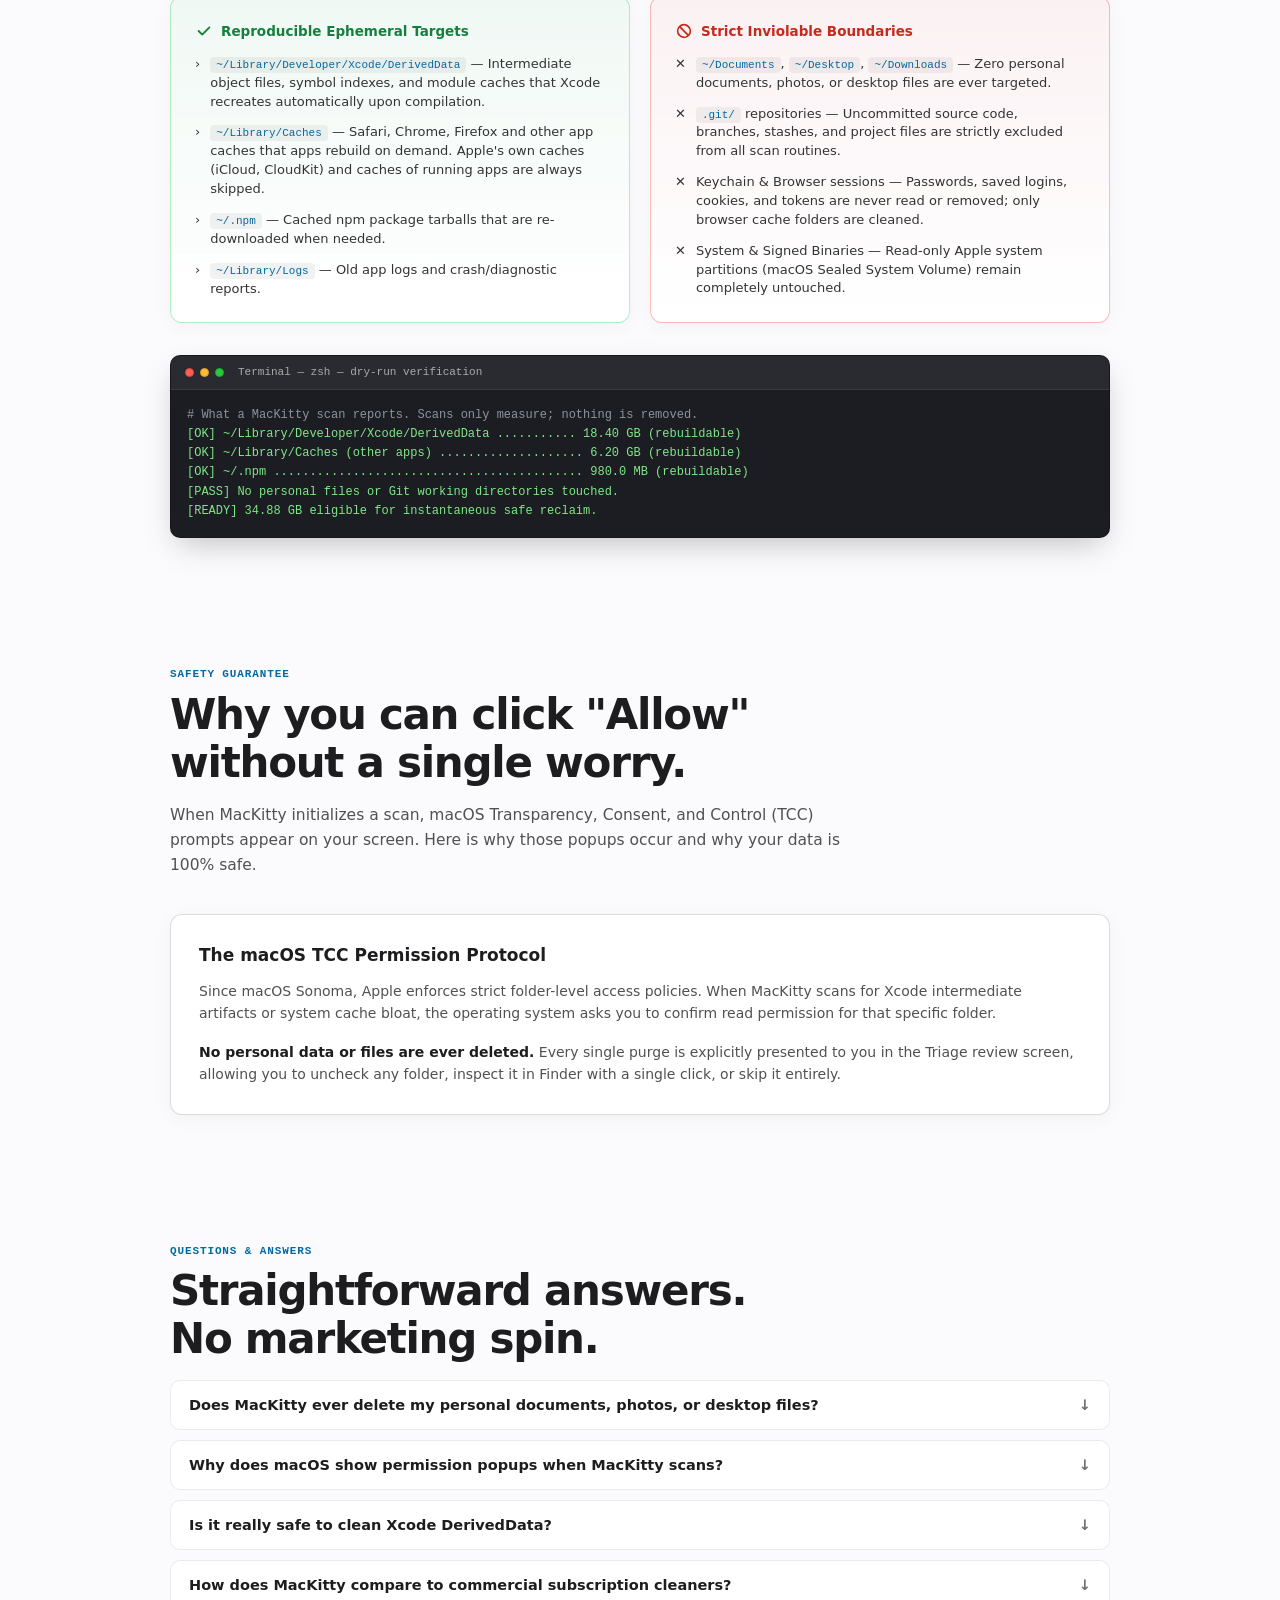
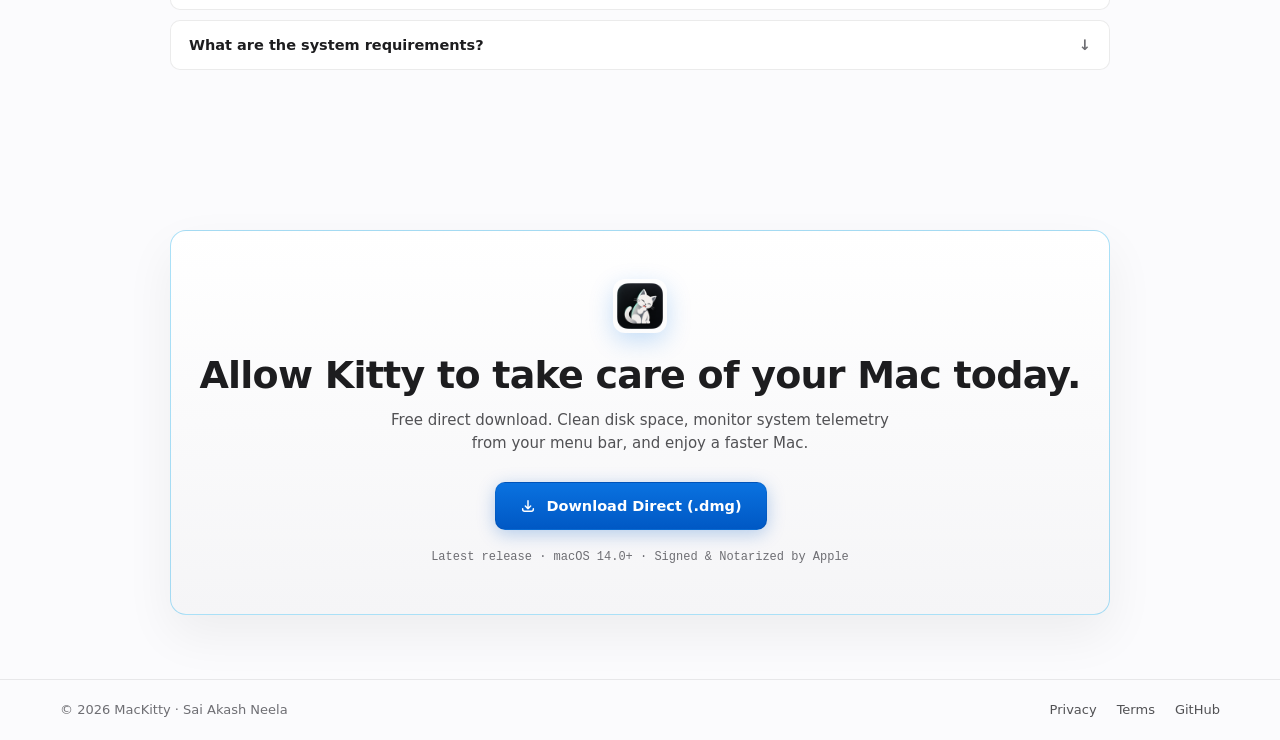
==== commit 1a8c3fd7: "fix(seo): SEO-004 shorten the title and meta description to fit search results Title was 72 chars an" ====
--- a/website/index.html
+++ b/website/index.html
@@ -8,8 +8,8 @@
   <meta name="color-scheme" content="light">
   <meta name="theme-color" content="#fbfbfd">
   
-  <title>MacKitty — Allow Kitty to Take Care of Your Mac | Fast, Safe Mac Cleaner</title>
-  <meta name="description" content="Allow Kitty to take care of your Mac. Kitty can do everything. Kitty can save you from bloated Xcode caches, Homebrew residue, and mystery gigabytes. 100% native Swift for macOS.">
+  <title>MacKitty — Fast, Safe & Free Native Mac Cleaner</title>
+  <meta name="description" content="Allow Kitty to take care of your Mac. Safely clear Xcode DerivedData, browser and npm caches and old logs. You review everything first. 100% native Swift.">
   <meta name="keywords" content="Mac cleaner, clean my mac, mac disk cleaner, Xcode cache cleaner, developer mac cleanup, native swift mac app, apple silicon cleaner">
   <meta name="author" content="Sai Akash Neela">
   <meta name="robots" content="index, follow, max-image-preview:large">
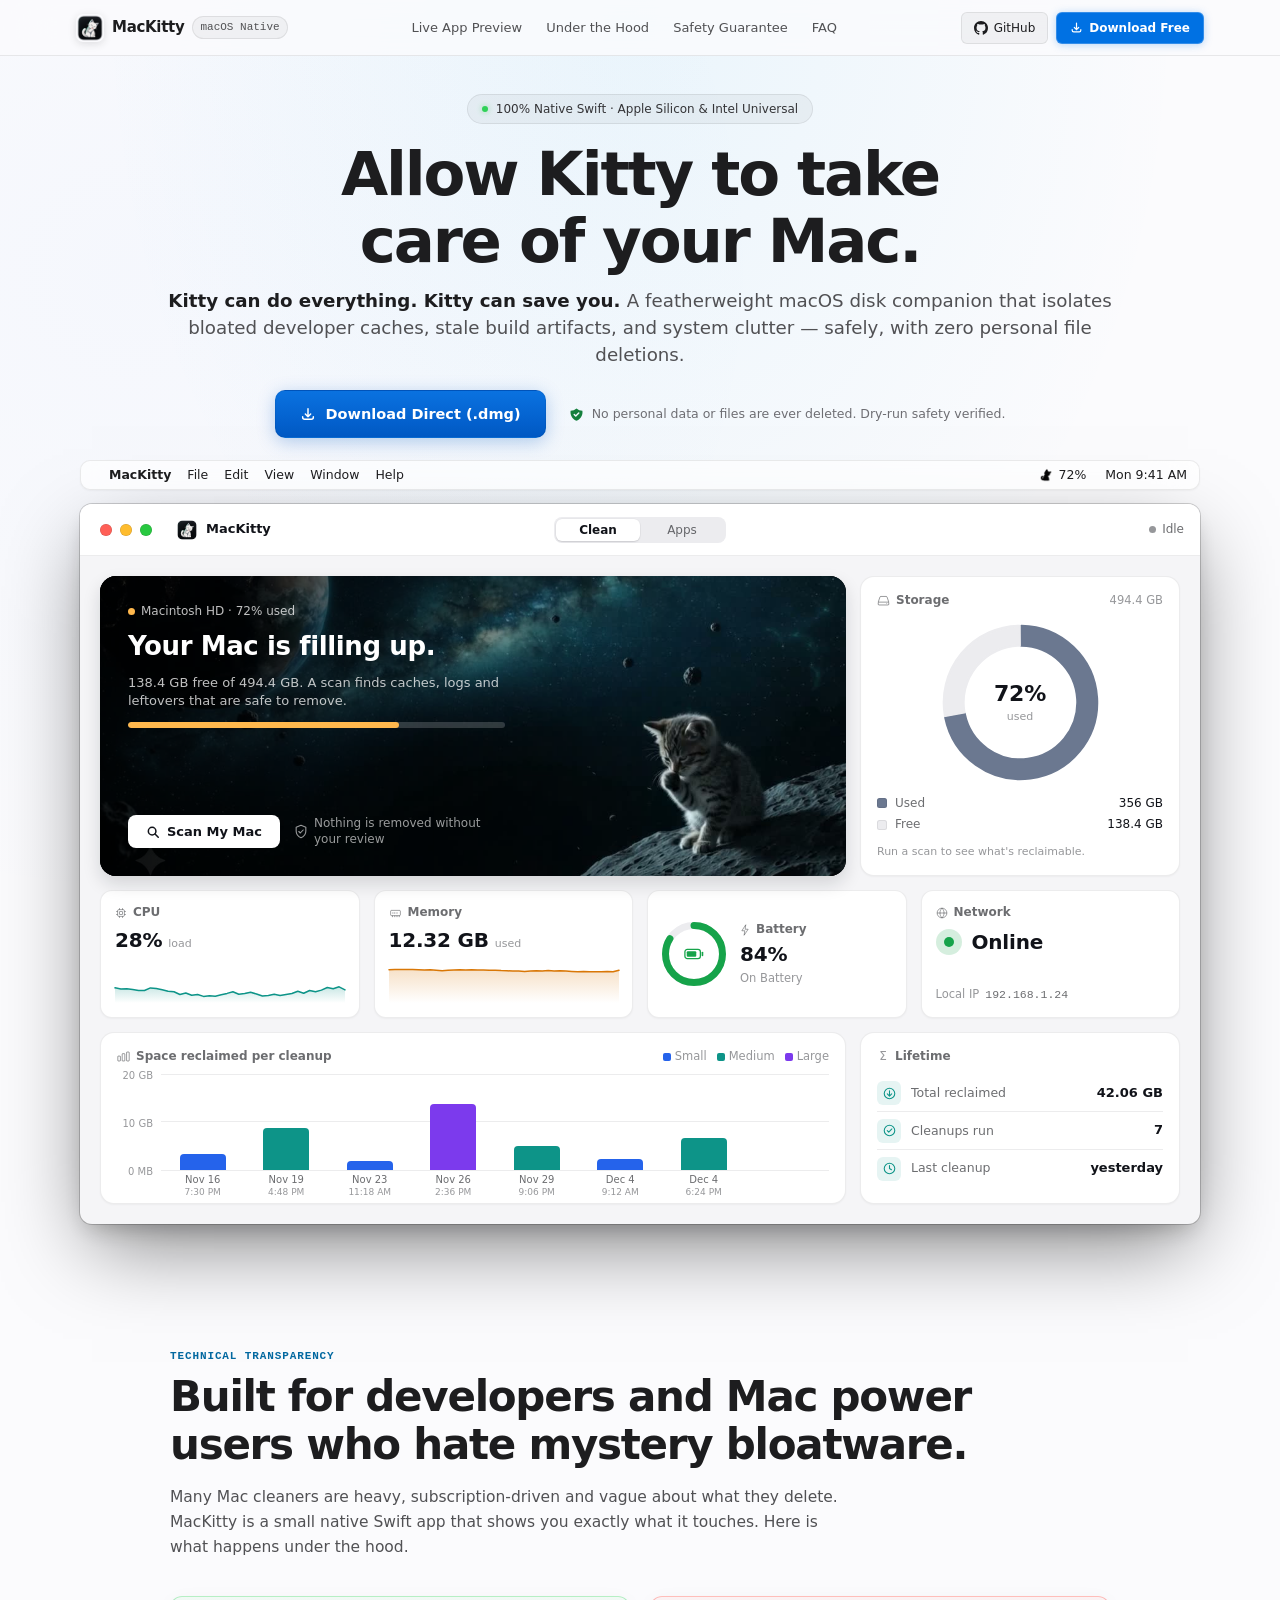
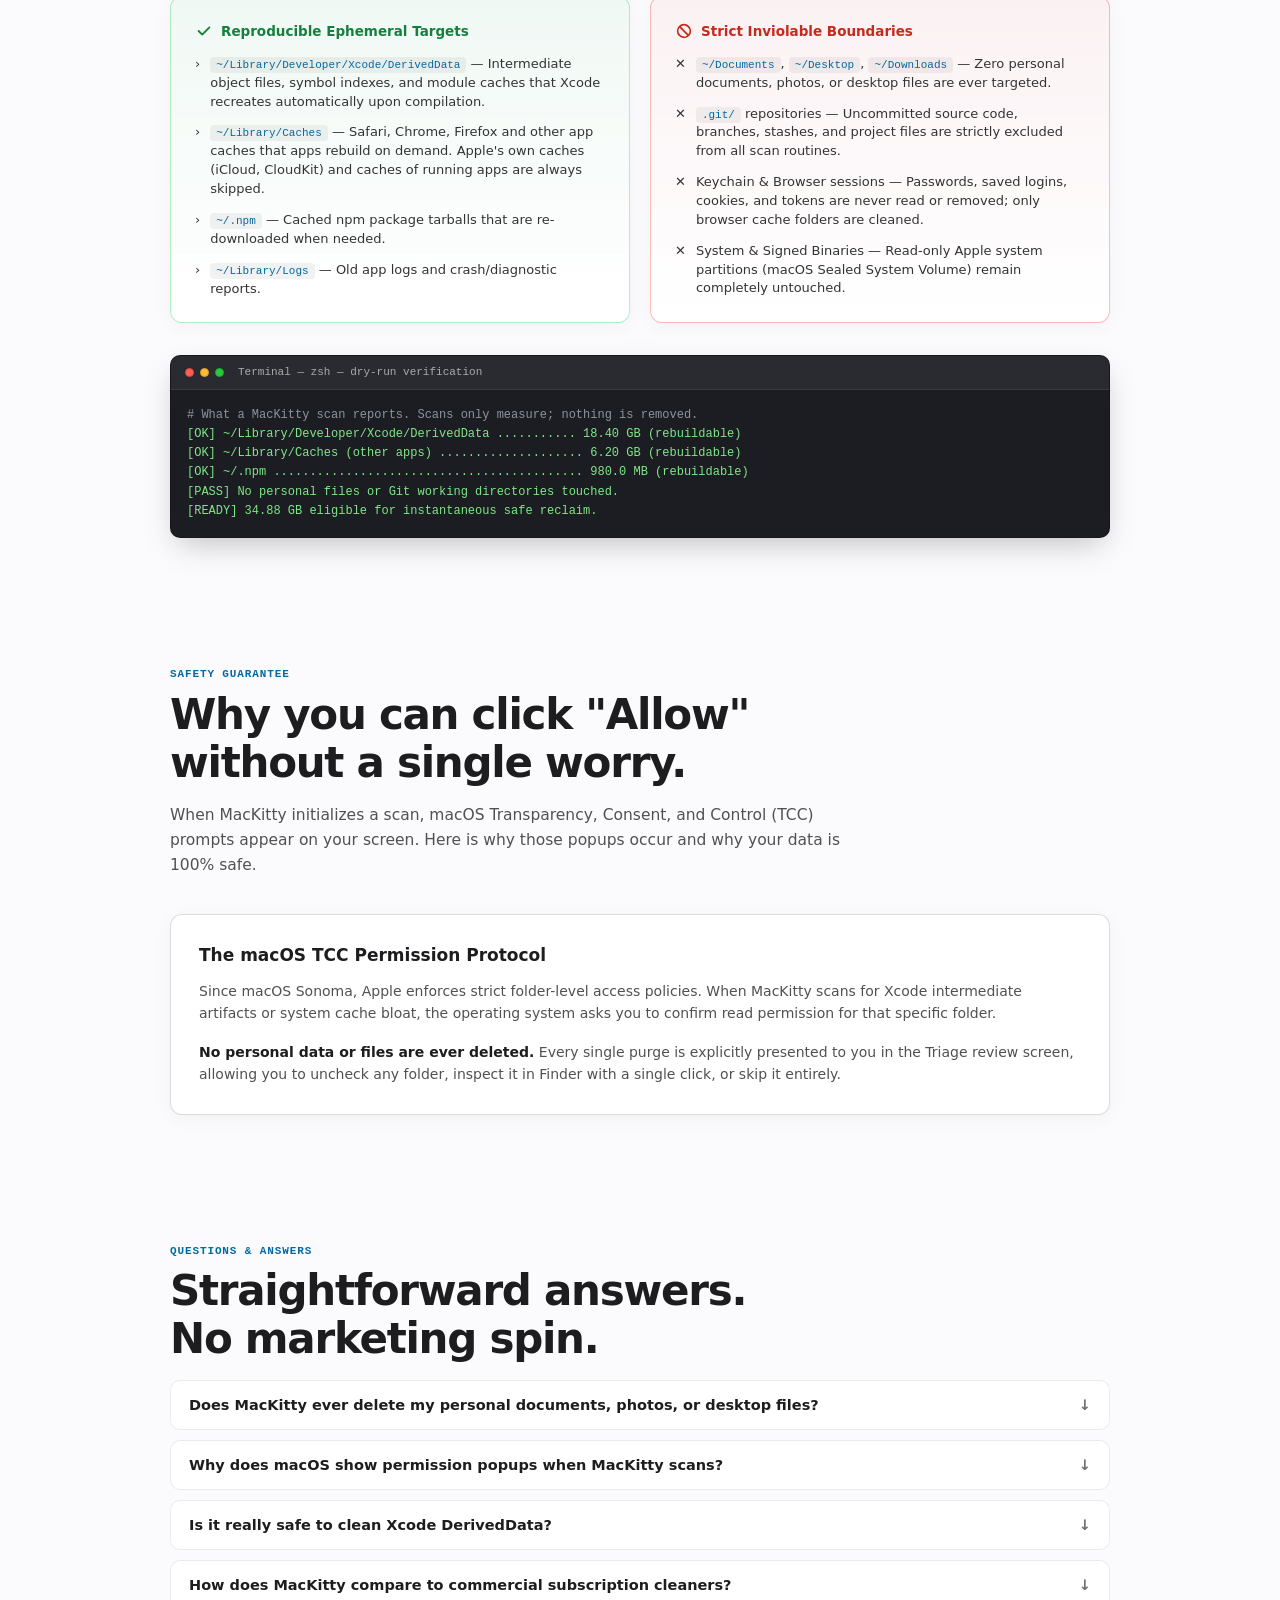
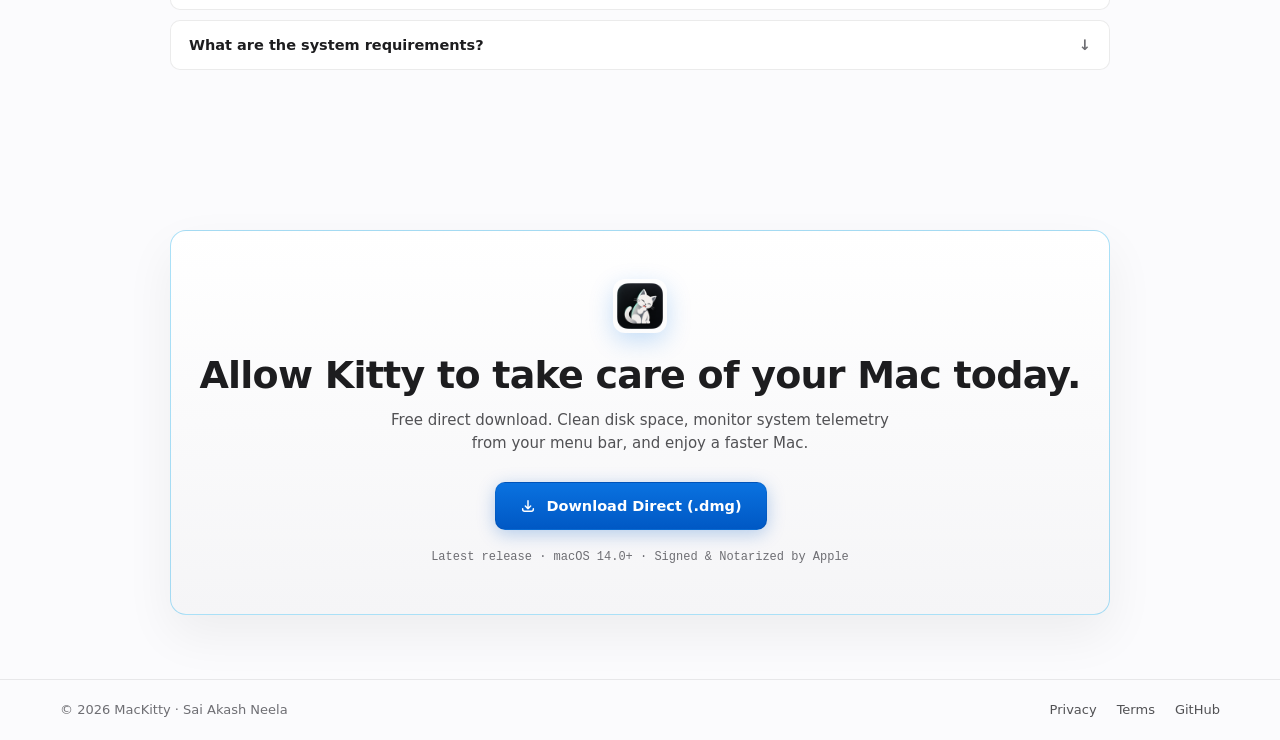
==== commit 60c67673: "Merge main; drop Mole wording from docs and llms files, restamp styles.css Co-Authored-By: Claude Op" ====
--- a/website/index.html
+++ b/website/index.html
@@ -40,7 +40,7 @@
   <link rel="apple-touch-icon" sizes="180x180" href="assets/apple-touch-icon.png">
 
   <!-- Stylesheet -->
-  <link rel="stylesheet" href="styles.css?v=bc456d1c">
+  <link rel="stylesheet" href="styles.css?v=6c8e9130">
 
   <!-- Structured JSON-LD Schema (King Status SEO & AI Search Engine Graph) -->
   <script type="application/ld+json">
--- a/website/styles.css
+++ b/website/styles.css
@@ -518,7 +518,7 @@
 
 /* ==========================================================================
    INTERACTIVE MACOS APP WINDOW (Replica of SimpleDashboardView, light design)
-   Tokens mirror Sources/MoleMate/Support/Theme.swift.
+   Tokens mirror Sources/MacKitty/Support/Theme.swift.
    ========================================================================== */
 .showcase-stage {
   --mk-canvas: #F5F5F7;
